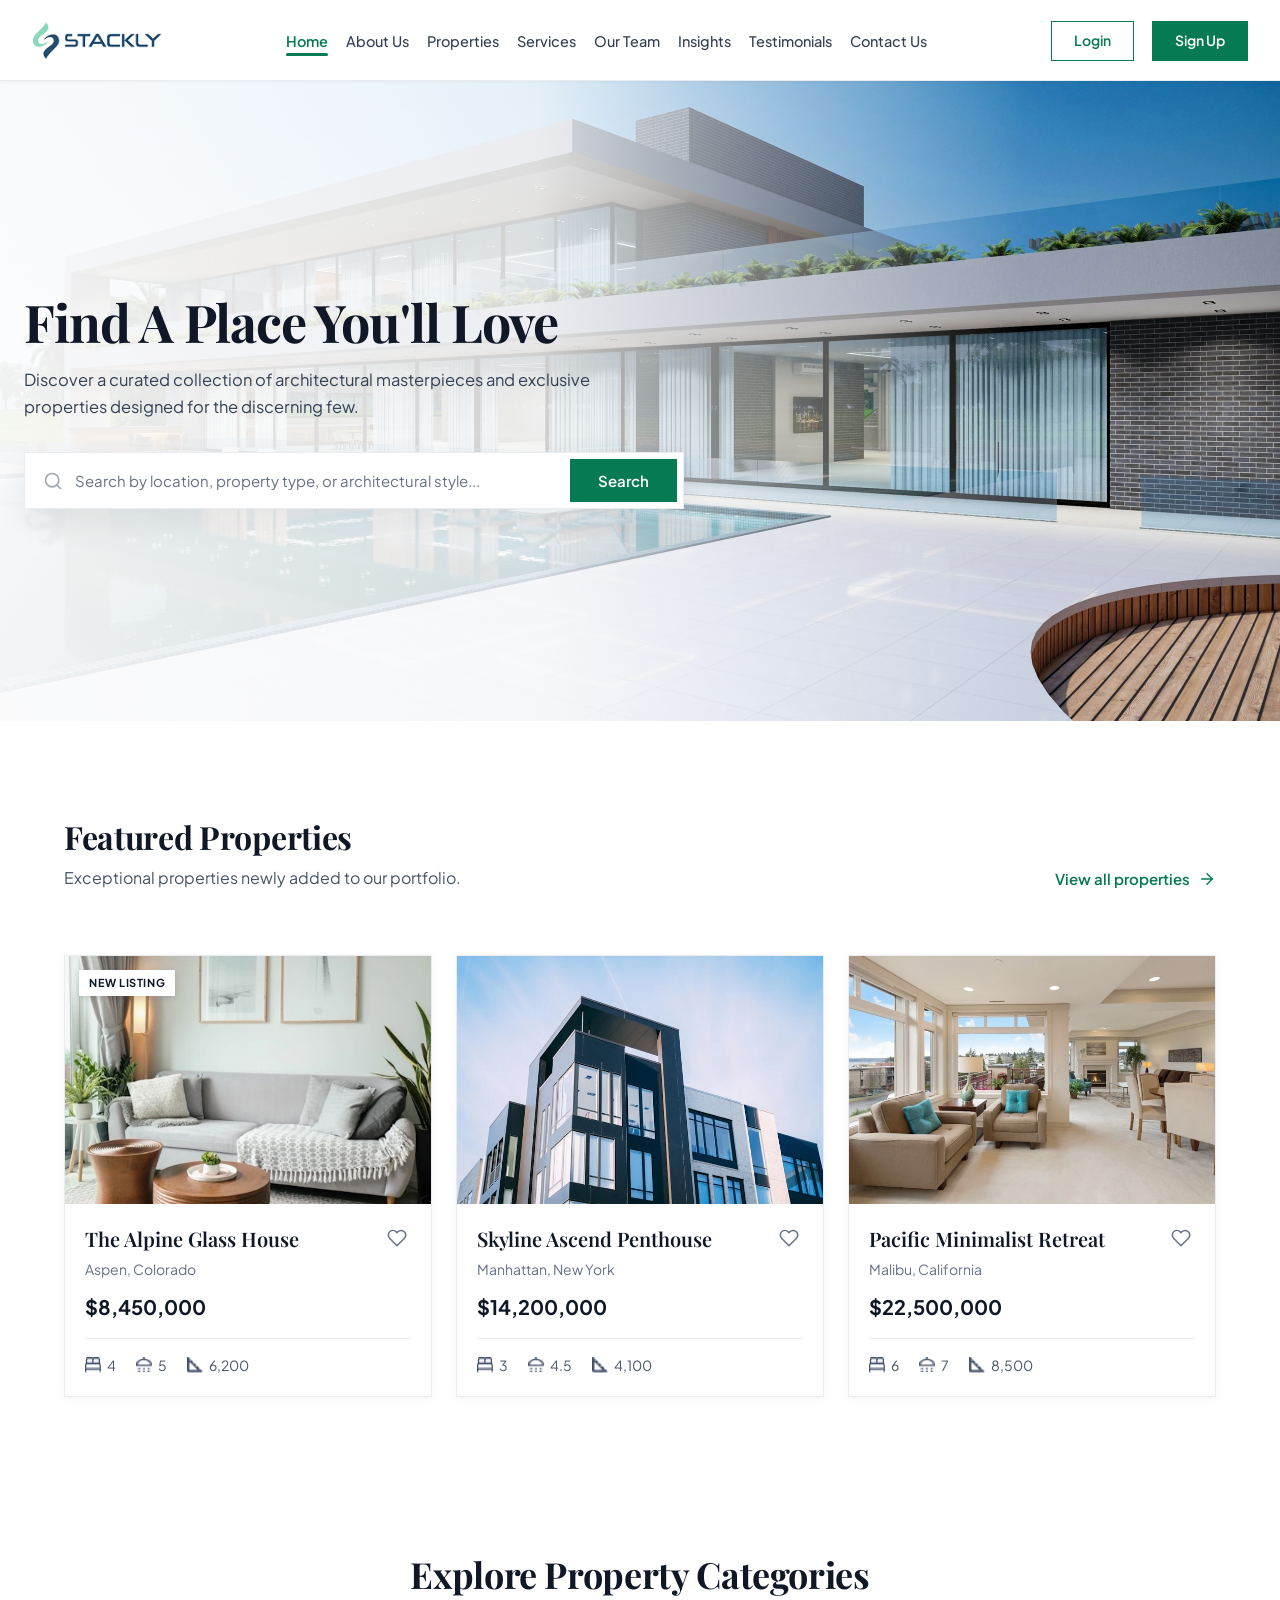
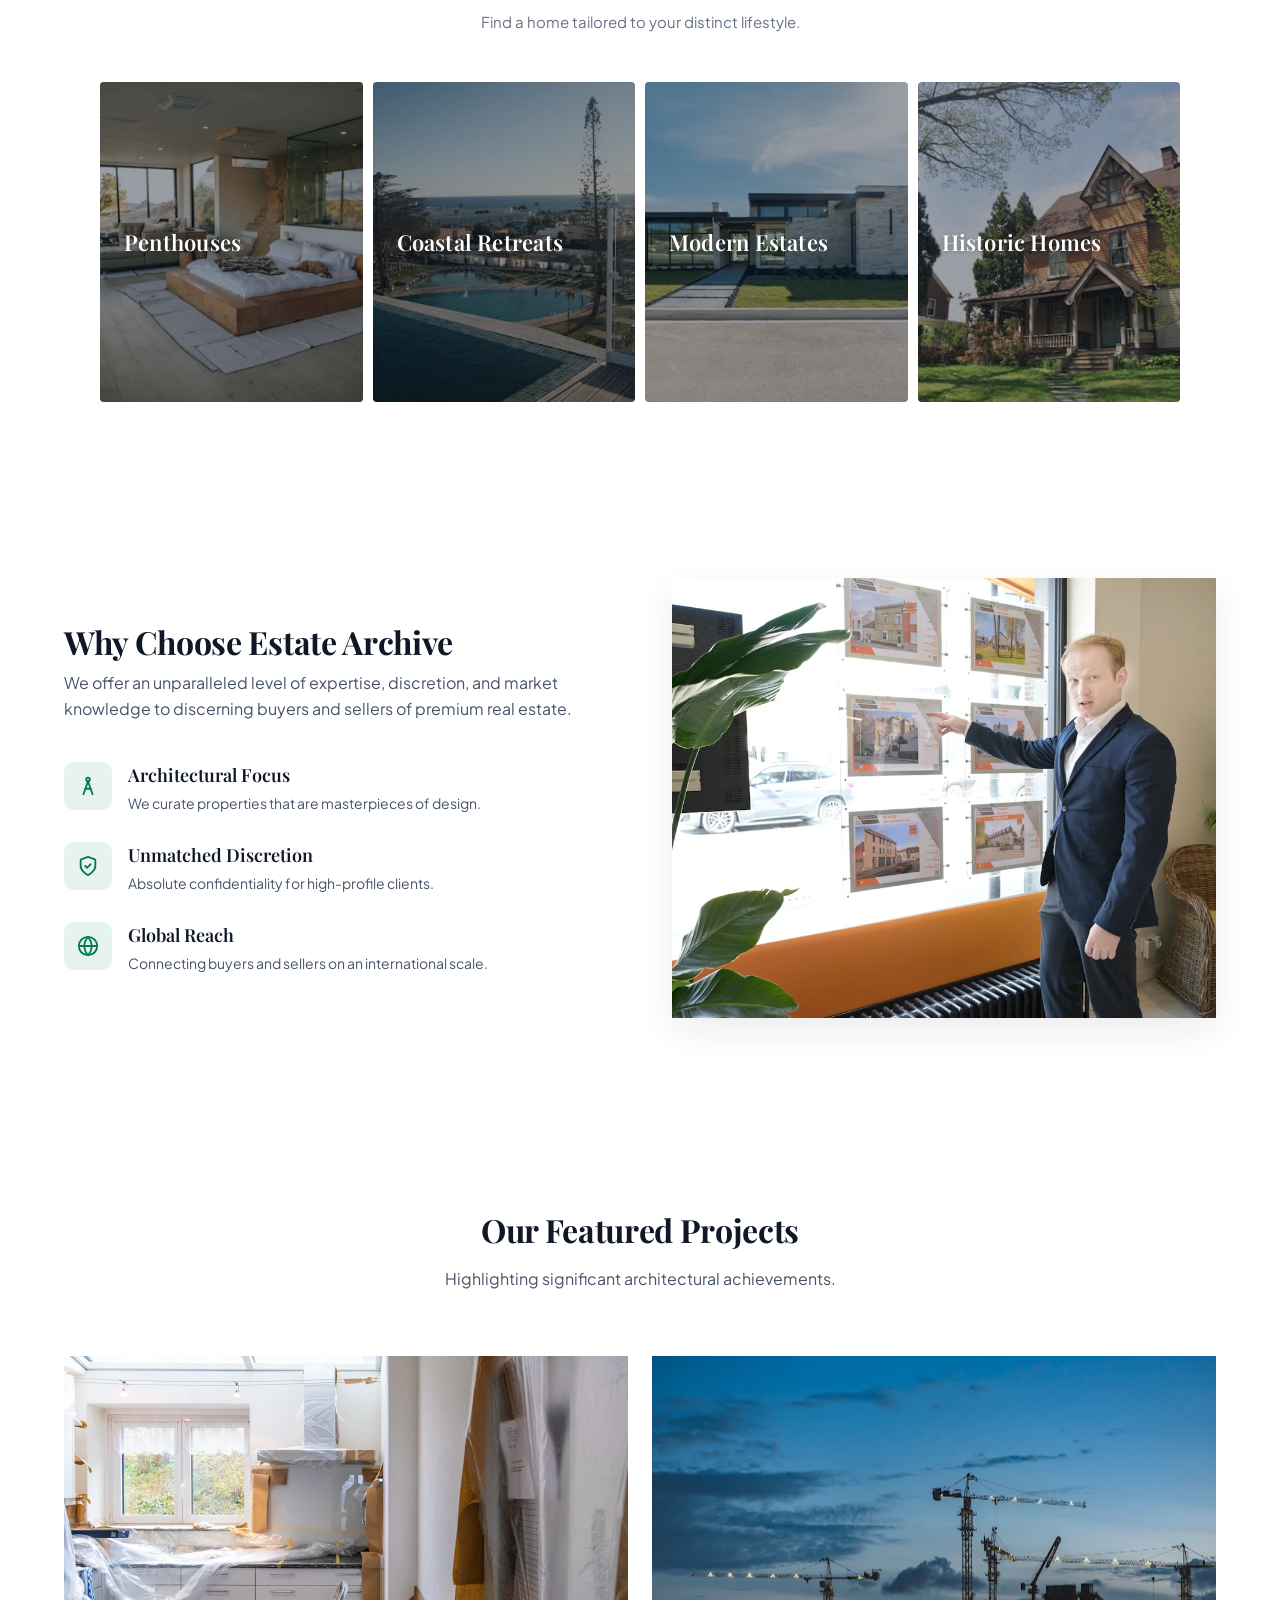
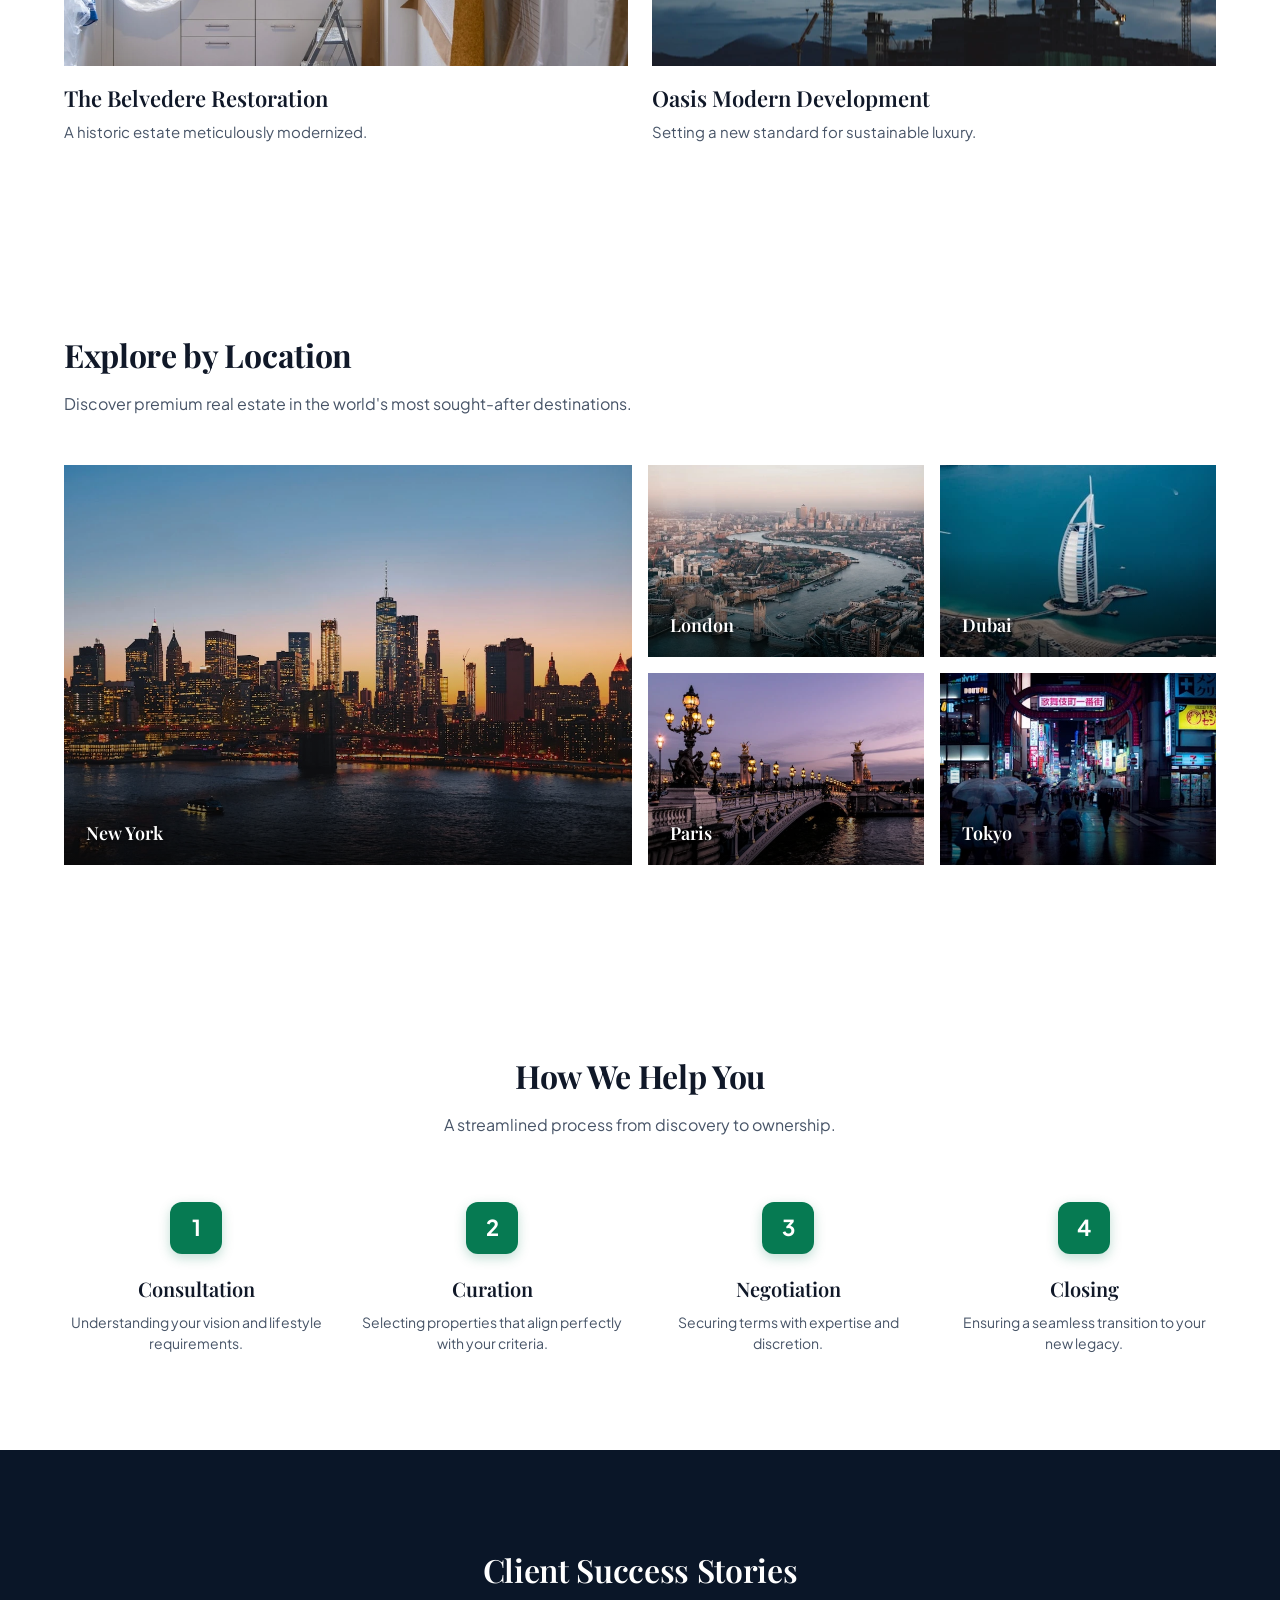
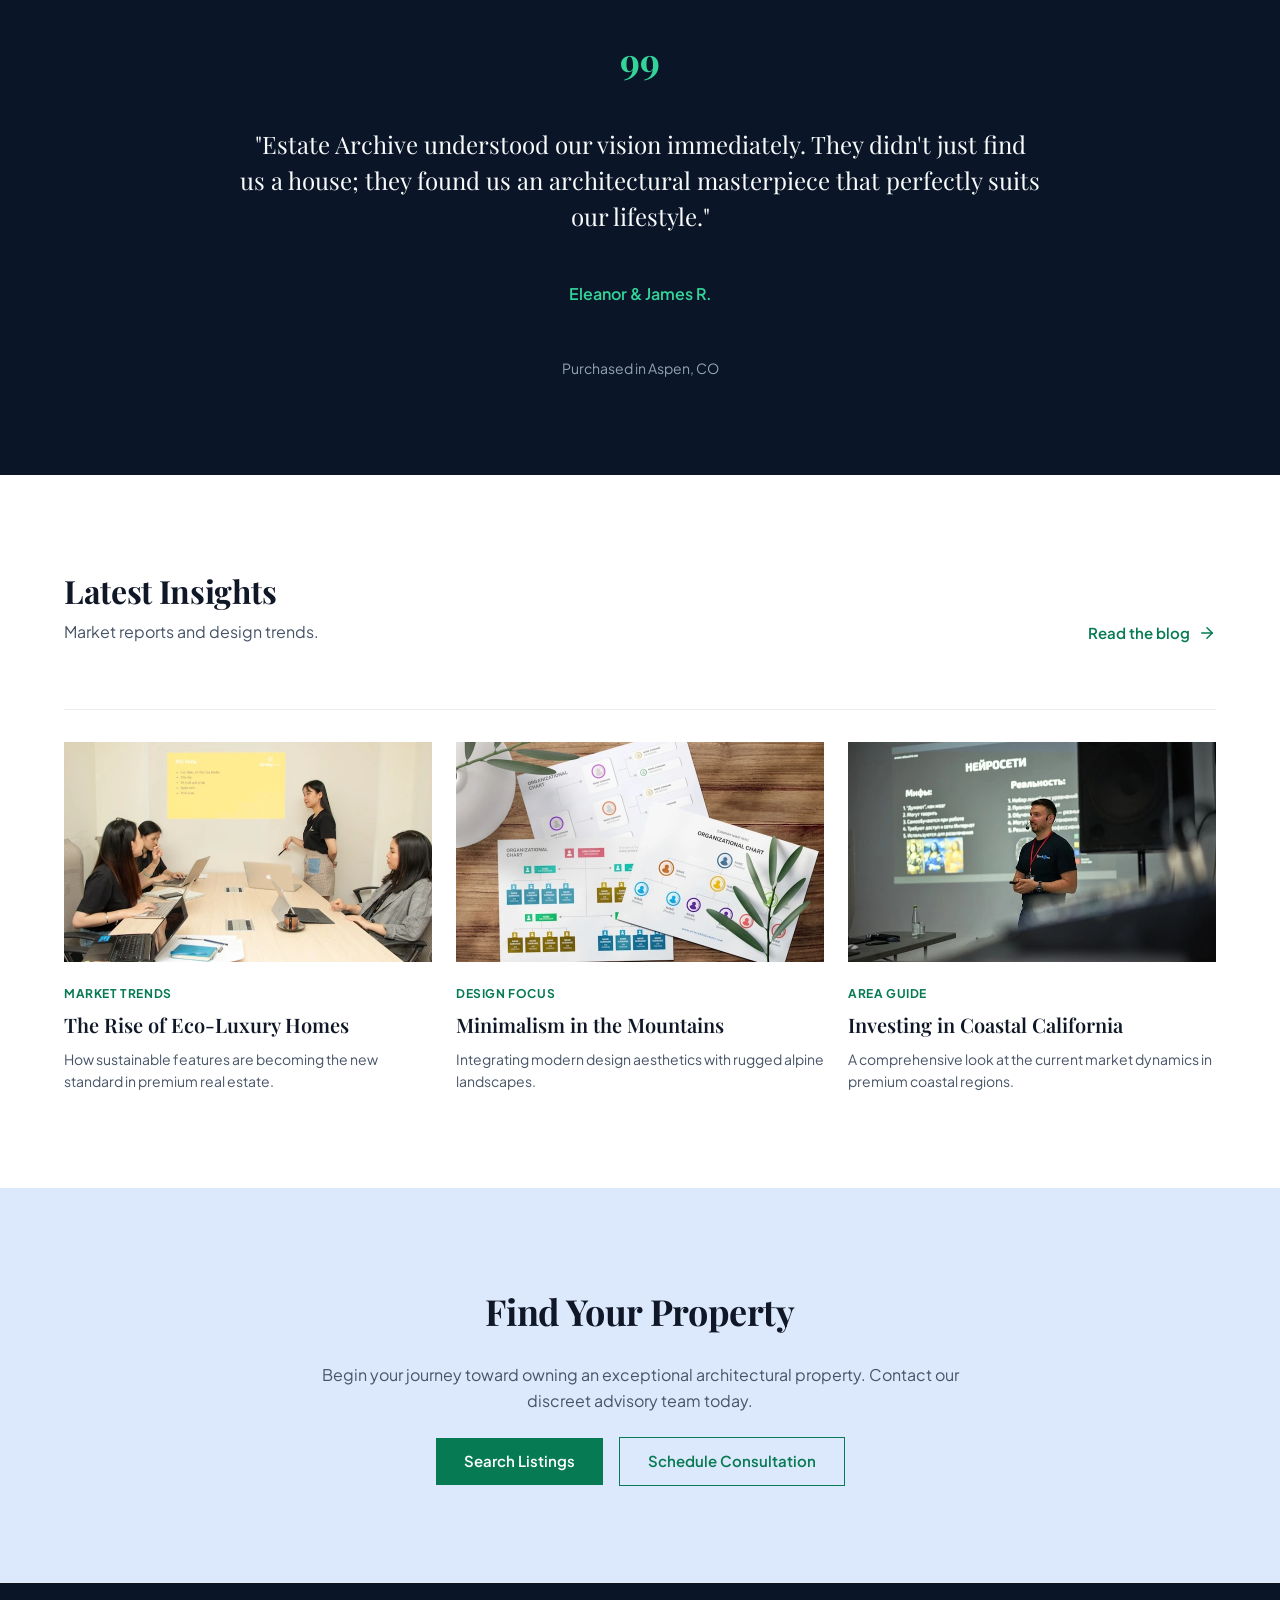
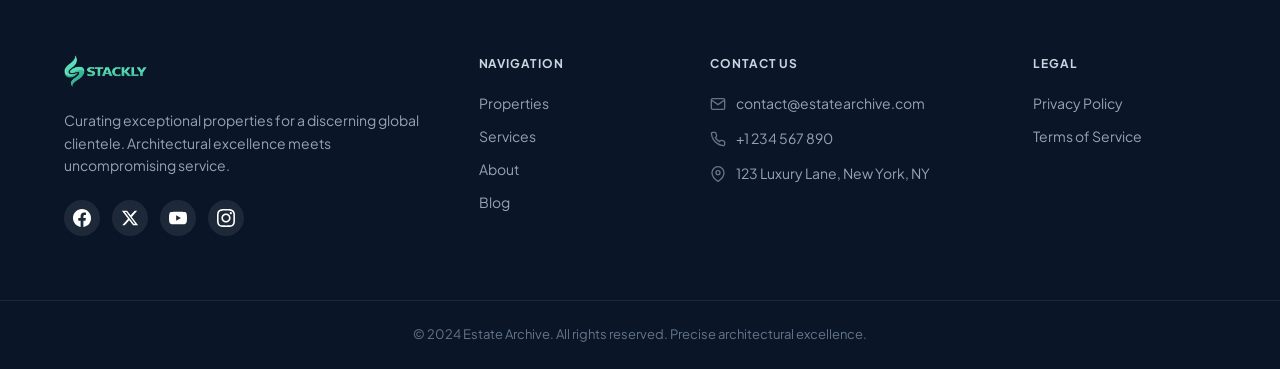
==== index.html @ be8a8ee2 "first commit" ====
<!DOCTYPE html>
<html lang="en">
<head>
  <meta charset="UTF-8">
  <meta name="viewport" content="width=device-width, initial-scale=1.0">
  <title>STACKLY | Luxury Real Estate & Estate Archive</title>
  <!-- Google Fonts: Playfair Display for serif headings, Plus Jakarta Sans for clean typography -->
  <link rel="preconnect" href="https://fonts.googleapis.com">
  <link rel="preconnect" href="https://fonts.gstatic.com" crossorigin>
  <link href="https://fonts.googleapis.com/css2?family=Playfair+Display:ital,wght@0,400;0,600;0,700;1,400&family=Plus+Jakarta+Sans:wght@400;500;600;700&display=swap" rel="stylesheet">
  <link rel="stylesheet" href="style.css">
</head>
<body>

  <!-- ==========================================
       SECTION 1: SITE HEADER
       ========================================== -->
  <header class="site-header">
    <div class="header-container">
      <a href="index.html" class="logo-link">
        <img src="Home.img/logo_stackly_dark.webp" alt="STACKLY Logo" class="site-logo">
      </a>

      <nav class="main-nav">
        <ul class="nav-list">
          <li><a href="index.html" class="nav-link active">Home</a></li>
          <li><a href="about.html" class="nav-link">About Us</a></li>
          <li><a href="properties.html" class="nav-link">Properties</a></li>
          <li><a href="services.html" class="nav-link">Services</a></li>
          <li><a href="our-team.html" class="nav-link">Our Team</a></li>
          <li><a href="insights.html" class="nav-link">Insights</a></li>
          <li><a href="testimonials.html" class="nav-link">Testimonials</a></li>
          <li><a href="contact.html" class="nav-link">Contact Us</a></li>
        </ul>
      </nav>

      <div class="header-actions">
        <a href="login.html" class="btn btn-outline">Login</a>
        <a href="signup.html" class="btn btn-solid">Sign Up</a>
      </div>
    </div>
  </header>

  <main>
    <!-- ==========================================
         SECTION 1: HERO BANNER
         ========================================== -->
    <section class="hero-section">
      <div class="hero-overlay"></div>
      <div class="container">
        <div class="hero-content">
          <h1 class="hero-title">Find A Place You'll Love</h1>
          <p class="hero-subtitle">
            Discover a curated collection of architectural masterpieces and exclusive properties designed for the discerning few.
          </p>

          <div class="search-box">
            <div class="search-input-wrapper">
              <svg class="search-icon" xmlns="http://www.w3.org/2000/svg" width="20" height="20" viewBox="0 0 24 24" fill="none" stroke="#667085" stroke-width="2" stroke-linecap="round" stroke-linejoin="round">
                <circle cx="11" cy="11" r="8"></circle>
                <line x1="21" y1="21" x2="16.65" y2="16.65"></line>
              </svg>
              <input type="text" placeholder="Search by location, property type, or architectural style..." class="search-input">
            </div>
            <button class="btn btn-search">Search</button>
          </div>
        </div>
      </div>
    </section>

    <!-- ==========================================
         SECTION 2: FEATURED PROPERTIES
         ========================================== -->
    <section class="featured-section">
      <div class="container">
        <div class="featured-header">
          <div class="featured-title-box">
            <h2 class="section-title">Featured Properties</h2>
            <p class="section-subtitle">Exceptional properties newly added to our portfolio.</p>
          </div>
          <a href="properties.html" class="view-all-link">
            View all properties
            <svg width="18" height="18" viewBox="0 0 24 24" fill="none" stroke="currentColor" stroke-width="2" stroke-linecap="round" stroke-linejoin="round">
              <line x1="5" y1="12" x2="19" y2="12"></line>
              <polyline points="12 5 19 12 12 19"></polyline>
            </svg>
          </a>
        </div>

        <div class="properties-grid">
          <!-- Card 1 -->
          <div class="property-card">
            <div class="property-image-wrapper">
              <img src="Home.img/section2_featured_property_modern_living_room.webp" alt="The Alpine Glass House" class="property-img">
              <span class="badge badge-new">NEW LISTING</span>
            </div>
            <div class="property-details">
              <div class="property-title-row">
                <h3 class="property-name">The Alpine Glass House</h3>
                <button class="favorite-btn" aria-label="Save Property">
                  <svg width="20" height="20" viewBox="0 0 24 24" fill="none" stroke="#667085" stroke-width="1.8">
                    <path d="M20.84 4.61a5.5 5.5 0 0 0-7.78 0L12 5.67l-1.06-1.06a5.5 5.5 0 0 0-7.78 7.78l1.06 1.06L12 21.23l7.78-7.78 1.06-1.06a5.5 5.5 0 0 0 0-7.78z"></path>
                  </svg>
                </button>
              </div>
              <p class="property-location">Aspen, Colorado</p>
              <div class="property-price">$8,450,000</div>
              <div class="property-specs">
                <span class="spec-item">
                  <img src="Home.img/icon_property_bedroom.webp" alt="Beds" class="spec-icon">
                  4
                </span>
                <span class="spec-item">
                  <img src="Home.img/icon_property_bathroom.webp" alt="Baths" class="spec-icon">
                  5
                </span>
                <span class="spec-item">
                  <img src="Home.img/icon_property_area_sqft.webp" alt="Sqft" class="spec-icon">
                  6,200
                </span>
              </div>
            </div>
          </div>

          <!-- Card 2 -->
          <div class="property-card">
            <div class="property-image-wrapper">
              <img src="Home.img/section2_featured_property_skyline_haven.webp" alt="Skyline Ascend Penthouse" class="property-img">
            </div>
            <div class="property-details">
              <div class="property-title-row">
                <h3 class="property-name">Skyline Ascend Penthouse</h3>
                <button class="favorite-btn" aria-label="Save Property">
                  <svg width="20" height="20" viewBox="0 0 24 24" fill="none" stroke="#667085" stroke-width="1.8">
                    <path d="M20.84 4.61a5.5 5.5 0 0 0-7.78 0L12 5.67l-1.06-1.06a5.5 5.5 0 0 0-7.78 7.78l1.06 1.06L12 21.23l7.78-7.78 1.06-1.06a5.5 5.5 0 0 0 0-7.78z"></path>
                  </svg>
                </button>
              </div>
              <p class="property-location">Manhattan, New York</p>
              <div class="property-price">$14,200,000</div>
              <div class="property-specs">
                <span class="spec-item">
                  <img src="Home.img/icon_property_bedroom.webp" alt="Beds" class="spec-icon">
                  3
                </span>
                <span class="spec-item">
                  <img src="Home.img/icon_property_bathroom.webp" alt="Baths" class="spec-icon">
                  4.5
                </span>
                <span class="spec-item">
                  <img src="Home.img/icon_property_area_sqft.webp" alt="Sqft" class="spec-icon">
                  4,100
                </span>
              </div>
            </div>
          </div>

          <!-- Card 3 -->
          <div class="property-card">
            <div class="property-image-wrapper">
              <img src="Home.img/section2_featured_property_riverfront_villa.webp" alt="Pacific Minimalist Retreat" class="property-img">
            </div>
            <div class="property-details">
              <div class="property-title-row">
                <h3 class="property-name">Pacific Minimalist Retreat</h3>
                <button class="favorite-btn" aria-label="Save Property">
                  <svg width="20" height="20" viewBox="0 0 24 24" fill="none" stroke="#667085" stroke-width="1.8">
                    <path d="M20.84 4.61a5.5 5.5 0 0 0-7.78 0L12 5.67l-1.06-1.06a5.5 5.5 0 0 0-7.78 7.78l1.06 1.06L12 21.23l7.78-7.78 1.06-1.06a5.5 5.5 0 0 0 0-7.78z"></path>
                  </svg>
                </button>
              </div>
              <p class="property-location">Malibu, California</p>
              <div class="property-price">$22,500,000</div>
              <div class="property-specs">
                <span class="spec-item">
                  <img src="Home.img/icon_property_bedroom.webp" alt="Beds" class="spec-icon">
                  6
                </span>
                <span class="spec-item">
                  <img src="Home.img/icon_property_bathroom.webp" alt="Baths" class="spec-icon">
                  7
                </span>
                <span class="spec-item">
                  <img src="Home.img/icon_property_area_sqft.webp" alt="Sqft" class="spec-icon">
                  8,500
                </span>
              </div>
            </div>
          </div>

        </div>
      </div>
    </section>

    <!-- ==========================================
         SECTION 3: EXPLORE PROPERTY CATEGORIES
         ========================================== -->
    <section class="cat-section">
      <div class="cat-wrapper">

        <div class="cat-header">
          <h2 class="cat-title">Explore Property Categories</h2>
          <p class="cat-subtitle">Find a home tailored to your distinct lifestyle.</p>
        </div>

        <div class="cat-grid">
          <!-- Penthouses: bedroom interior with floor-to-ceiling windows -->
          <div class="cat-card">
            <img src="Home.img/section3_category_townhouse.webp" alt="Penthouses" class="cat-img">
            <div class="cat-overlay">
              <h3 class="cat-name">Penthouses</h3>
            </div>
          </div>

          <!-- Coastal Retreats: outdoor pool / coastal aerial scene -->
          <div class="cat-card">
            <img src="Home.img/section3_category_commercial_property.webp" alt="Coastal Retreats" class="cat-img">
            <div class="cat-overlay">
              <h3 class="cat-name">Coastal Retreats</h3>
            </div>
          </div>

          <!-- Modern Estates: modern flat-roof white villa exterior -->
          <div class="cat-card">
            <img src="Home.img/section3_category_modern_villa.webp" alt="Modern Estates" class="cat-img">
            <div class="cat-overlay">
              <h3 class="cat-name">Modern Estates</h3>
            </div>
          </div>

          <!-- Historic Homes: Victorian / heritage house with trees -->
          <div class="cat-card">
            <img src="Home.img/section3_category_family_home.webp" alt="Historic Homes" class="cat-img">
            <div class="cat-overlay">
              <h3 class="cat-name">Historic Homes</h3>
            </div>
          </div>
        </div>

      </div>
    </section>

    <!-- ==========================================
         SECTION 4: WHY CHOOSE ESTATE ARCHIVE
         ========================================== -->
    <section class="why-choose-section">
      <div class="container why-choose-container">
        <div class="why-choose-text">
          <h2 class="section-title">Why Choose Estate Archive</h2>
          <p class="section-description">
            We offer an unparalleled level of expertise, discretion, and market knowledge to discerning buyers and sellers of premium real estate.
          </p>

          <div class="feature-list">
            <div class="feature-item">
              <div class="feature-icon-wrapper">
                <svg width="22" height="22" viewBox="0 0 24 24" fill="none" stroke="#067A52" stroke-width="2" stroke-linecap="round" stroke-linejoin="round">
                  <circle cx="12" cy="5" r="2"></circle>
                  <path d="M12 7L7 21"></path>
                  <path d="M12 7l5 14"></path>
                  <path d="M9 15h6"></path>
                </svg>
              </div>
              <div class="feature-content">
                <h3 class="feature-title">Architectural Focus</h3>
                <p class="feature-desc">We curate properties that are masterpieces of design.</p>
              </div>
            </div>

            <div class="feature-item">
              <div class="feature-icon-wrapper">
                <svg width="22" height="22" viewBox="0 0 24 24" fill="none" stroke="#067A52" stroke-width="2" stroke-linecap="round" stroke-linejoin="round">
                  <path d="M12 22s8-4 8-10V5l-8-3-8 3v7c0 6 8 10 8 10z"></path>
                  <path d="M9 12l2 2 4-4"></path>
                </svg>
              </div>
              <div class="feature-content">
                <h3 class="feature-title">Unmatched Discretion</h3>
                <p class="feature-desc">Absolute confidentiality for high-profile clients.</p>
              </div>
            </div>

            <div class="feature-item">
              <div class="feature-icon-wrapper">
                <svg width="22" height="22" viewBox="0 0 24 24" fill="none" stroke="#067A52" stroke-width="2" stroke-linecap="round" stroke-linejoin="round">
                  <circle cx="12" cy="12" r="10"></circle>
                  <path d="M12 2a15.3 15.3 0 0 1 4 10 15.3 15.3 0 0 1-4 10 15.3 15.3 0 0 1-4-10 15.3 15.3 0 0 1 4-10z"></path>
                  <line x1="2" y1="12" x2="22" y2="12"></line>
                </svg>
              </div>
              <div class="feature-content">
                <h3 class="feature-title">Global Reach</h3>
                <p class="feature-desc">Connecting buyers and sellers on an international scale.</p>
              </div>
            </div>
          </div>
        </div>

        <div class="why-choose-image-wrapper">
          <img src="Home.img/section4_why_choose_us_advisor.webp" alt="Real Estate Advisor presenting window listings" class="why-choose-img">
        </div>
      </div>
    </section>

    <!-- ==========================================
         SECTION 5: OUR FEATURED PROJECTS
         ========================================== -->
    <section class="projects-section">
      <div class="container">
        <div class="section-header center">
          <h2 class="section-title">Our Featured Projects</h2>
          <p class="section-subtitle">Highlighting significant architectural achievements.</p>
        </div>

        <div class="projects-grid">
          <div class="project-card">
            <div class="project-img-wrapper">
              <img src="Home.img/section5_project_parkside_modern_villa.webp" alt="The Belvedere Restoration" class="project-img">
            </div>
            <h3 class="project-title">The Belvedere Restoration</h3>
            <p class="project-desc">A historic estate meticulously modernized.</p>
          </div>

          <div class="project-card">
            <div class="project-img-wrapper">
              <img src="Home.img/section5_project_grand_sky_view.webp" alt="Oasis Modern Development" class="project-img">
            </div>
            <h3 class="project-title">Oasis Modern Development</h3>
            <p class="project-desc">Setting a new standard for sustainable luxury.</p>
          </div>
        </div>
      </div>
    </section>

    <!-- ==========================================
         SECTION 6: EXPLORE BY LOCATION
         ========================================== -->
    <section class="locations-section">
      <div class="container">
        <div class="section-header">
          <h2 class="section-title">Explore by Location</h2>
          <p class="section-subtitle">Discover premium real estate in the world's most sought-after destinations.</p>
        </div>

        <div class="locations-grid">
          <!-- Large Feature Card: New York -->
          <div class="location-card location-large">
            <img src="Home.img/section6_location_new_york_skyline.webp" alt="New York" class="location-img">
            <div class="location-overlay">
              <h3 class="location-name">New York</h3>
            </div>
          </div>

          <!-- Right Grid of 4 Locations -->
          <div class="locations-subgrid">
            <div class="location-card">
              <img src="Home.img/section6_location_london_tower_bridge.webp" alt="London" class="location-img">
              <div class="location-overlay">
                <h3 class="location-name">London</h3>
              </div>
            </div>

            <div class="location-card">
              <img src="Home.img/section6_location_dubai_burj_al_arab.webp" alt="Dubai" class="location-img">
              <div class="location-overlay">
                <h3 class="location-name">Dubai</h3>
              </div>
            </div>

            <div class="location-card">
              <img src="Home.img/section6_location_paris_bridge.webp" alt="Paris" class="location-img">
              <div class="location-overlay">
                <h3 class="location-name">Paris</h3>
              </div>
            </div>

            <div class="location-card">
              <img src="Home.img/section6_location_tokyo_night.webp" alt="Tokyo" class="location-img">
              <div class="location-overlay">
                <h3 class="location-name">Tokyo</h3>
              </div>
            </div>
          </div>
        </div>
      </div>
    </section>

    <!-- ==========================================
         SECTION 7: HOW WE HELP YOU
         ========================================== -->
    <section class="process-section">
      <div class="container">
        <div class="section-header center">
          <h2 class="section-title">How We Help You</h2>
          <p class="section-subtitle">A streamlined process from discovery to ownership.</p>
        </div>

        <div class="process-grid">
          <div class="process-step">
            <div class="step-number">1</div>
            <h3 class="step-title">Consultation</h3>
            <p class="step-desc">Understanding your vision and lifestyle requirements.</p>
          </div>

          <div class="process-step">
            <div class="step-number">2</div>
            <h3 class="step-title">Curation</h3>
            <p class="step-desc">Selecting properties that align perfectly with your criteria.</p>
          </div>

          <div class="process-step">
            <div class="step-number">3</div>
            <h3 class="step-title">Negotiation</h3>
            <p class="step-desc">Securing terms with expertise and discretion.</p>
          </div>

          <div class="process-step">
            <div class="step-number">4</div>
            <h3 class="step-title">Closing</h3>
            <p class="step-desc">Ensuring a seamless transition to your new legacy.</p>
          </div>
        </div>
      </div>
    </section>

    <!-- ==========================================
         SECTION 8: CLIENT SUCCESS STORIES
         ========================================== -->
    <section class="testimonial-section">
      <div class="testimonial-container">
        <h2 class="testimonial-heading">Client Success Stories</h2>
        <div class="quote-icon">99</div>
        <blockquote class="quote-text">
          "Estate Archive understood our vision immediately. They didn't just find us a house; they found us an architectural masterpiece that perfectly suits our lifestyle."
        </blockquote>
        <div class="quote-author">Eleanor &amp; James R.</div>
        <div class="quote-location">Purchased in Aspen, CO</div>
      </div>
    </section>

    <!-- ==========================================
         SECTION 9: LATEST REAL ESTATE INSIGHTS
         ========================================== -->
    <section class="home-insights-section">
      <div class="container">
        <div class="featured-header">
          <div class="featured-title-box">
            <h2 class="section-title">Latest Insights</h2>
            <p class="section-subtitle">Market reports and design trends.</p>
          </div>
          <a href="insights.html" class="view-all-link">
            Read the blog
            <svg width="18" height="18" viewBox="0 0 24 24" fill="none" stroke="currentColor" stroke-width="2" stroke-linecap="round" stroke-linejoin="round">
              <line x1="5" y1="12" x2="19" y2="12"></line>
              <polyline points="12 5 19 12 12 19"></polyline>
            </svg>
          </a>
        </div>

        <div class="trends-grid">
          <!-- Insight Card 1 -->
          <div class="home-insight-card">
            <div class="home-insight-img-wrapper">
              <img src="Home.img/section8_insight_future_real_estate_marketing.webp" alt="The Rise of Eco-Luxury Homes" class="home-insight-img">
            </div>
            <div class="home-insight-content">
              <span class="trend-tag">MARKET TRENDS</span>
              <h3 class="trend-title">The Rise of Eco-Luxury Homes</h3>
              <p class="trend-desc">How sustainable features are becoming the new standard in premium real estate.</p>
            </div>
          </div>

          <!-- Insight Card 2 -->
          <div class="home-insight-card">
            <div class="home-insight-img-wrapper">
              <img src="Home.img/section8_insight_5_steps_buy_home.webp" alt="Minimalism in the Mountains" class="home-insight-img">
            </div>
            <div class="home-insight-content">
              <span class="trend-tag">DESIGN FOCUS</span>
              <h3 class="trend-title">Minimalism in the Mountains</h3>
              <p class="trend-desc">Integrating modern design aesthetics with rugged alpine landscapes.</p>
            </div>
          </div>

          <!-- Insight Card 3 -->
          <div class="home-insight-card">
            <div class="home-insight-img-wrapper">
              <img src="Home.img/section8_insight_commercial_real_estate.webp" alt="Investing in Coastal California" class="home-insight-img">
            </div>
            <div class="home-insight-content">
              <span class="trend-tag">AREA GUIDE</span>
              <h3 class="trend-title">Investing in Coastal California</h3>
              <p class="trend-desc">A comprehensive look at the current market dynamics in premium coastal regions.</p>
            </div>
          </div>
        </div>
      </div>
    </section>

    <!-- ==========================================
         SECTION 10: FIND YOUR PROPERTY (CTA BANNER)
         ========================================== -->
    <section class="find-property-cta">
      <div class="cta-container">
        <h2 class="cta-title">Find Your Property</h2>
        <p class="cta-subtitle">
          Begin your journey toward owning an exceptional architectural property. Contact our discreet advisory team today.
        </p>
        <div class="cta-actions">
          <a href="properties.html" class="btn btn-cta-primary">Search Listings</a>
          <a href="contact.html" class="btn btn-cta-secondary">Schedule Consultation</a>
        </div>
      </div>
    </section>

  </main>

  <!-- ==========================================
       SECTION 11: SITE FOOTER (EXACT RECREATION)
       ========================================== -->
  <footer class="site-footer">
    <div class="container">
      <div class="footer-grid">
        <!-- Brand Column -->
        <div class="footer-brand-col">
          <a href="#" class="footer-logo-link">
            <img src="Home.img/logo_stackly_teal.webp" alt="STACKLY Logo" class="footer-logo">
          </a>
          <p class="footer-brand-desc">
            Curating exceptional properties for a discerning global clientele. Architectural excellence meets uncompromising service.
          </p>
          <div class="footer-socials">
            <a href="https://facebook.com" target="_blank" rel="noopener" class="social-icon" aria-label="Facebook">
              <svg width="18" height="18" fill="currentColor" viewBox="0 0 24 24"><path d="M24 12.073c0-6.627-5.373-12-12-12s-12 5.373-12 12c0 5.99 4.388 10.954 10.125 11.854v-8.385H7.078v-3.47h3.047V9.43c0-3.007 1.792-4.669 4.533-4.669 1.312 0 2.686.235 2.686.235v2.953H15.83c-1.491 0-1.956.925-1.956 1.874v2.25h3.328l-.532 3.47h-2.796v8.385C20.612 23.027 24 18.062 24 12.073z"/></svg>
            </a>
            <a href="https://x.com" target="_blank" rel="noopener" class="social-icon" aria-label="X (Twitter)">
              <svg width="18" height="18" fill="currentColor" viewBox="0 0 24 24"><path d="M18.244 2.25h3.308l-7.227 8.26 8.502 11.24H16.17l-5.214-6.817L4.99 21.75H1.68l7.73-8.835L1.254 2.25H8.08l4.713 6.231zm-1.161 17.52h1.833L7.084 4.126H5.117z"/></svg>
            </a>
            <a href="https://youtube.com" target="_blank" rel="noopener" class="social-icon" aria-label="YouTube">
              <svg width="18" height="18" fill="currentColor" viewBox="0 0 24 24"><path d="M23.498 6.186a3.016 3.016 0 0 0-2.122-2.136C19.505 3.545 12 3.545 12 3.545s-7.505 0-9.377.505A3.017 3.017 0 0 0 .502 6.186C0 8.07 0 12 0 12s0 3.93.502 5.814a3.016 3.016 0 0 0 2.122 2.136c1.871.505 9.376.505 9.376.505s7.505 0 9.377-.505a3.015 3.015 0 0 0 2.122-2.136C24 15.93 24 12 24 12s0-3.93-.502-5.814zM9.545 15.568V8.432L15.818 12l-6.273 3.568z"/></svg>
            </a>
            <a href="https://instagram.com" target="_blank" rel="noopener" class="social-icon" aria-label="Instagram">
              <svg width="18" height="18" fill="currentColor" viewBox="0 0 24 24"><path d="M12 2.163c3.204 0 3.584.012 4.85.07 3.252.148 4.771 1.691 4.919 4.919.058 1.265.069 1.645.069 4.849 0 3.205-.012 3.584-.069 4.849-.149 3.225-1.664 4.771-4.919 4.919-1.266.058-1.644.07-4.85.07-3.204 0-3.584-.012-4.849-.07-3.26-.149-4.771-1.699-4.919-4.92-.058-1.265-.07-1.644-.07-4.849 0-3.204.013-3.583.07-4.849.149-3.227 1.664-4.771 4.919-4.919 1.266-.057 1.645-.069 4.849-.069zm0-2.163c-3.259 0-3.667.014-4.947.072-4.358.2-6.78 2.618-6.98 6.98-.059 1.281-.073 1.689-.073 4.948 0 3.259.014 3.668.072 4.948.2 4.358 2.618 6.78 6.98 6.98 1.281.058 1.689.072 4.948.072 3.259 0 3.668-.014 4.948-.072 4.354-.2 6.782-2.618 6.979-6.98.059-1.28.073-1.689.073-4.948 0-3.259-.014-3.667-.072-4.947-.196-4.354-2.617-6.78-6.979-6.98-1.281-.059-1.69-.073-4.949-.073zm0 5.838c-3.403 0-6.162 2.759-6.162 6.162s2.759 6.163 6.162 6.163 6.162-2.759 6.162-6.163c0-3.403-2.759-6.162-6.162-6.162zm0 10.162c-2.209 0-4-1.79-4-4 0-2.209 1.791-4 4-4s4 1.791 4 4c0 2.21-1.791 4-4 4zm6.406-11.845c-.796 0-1.441.645-1.441 1.44s.645 1.44 1.441 1.44c.795 0 1.439-.645 1.439-1.44s-.644-1.44-1.439-1.44z"/></svg>
            </a>
          </div>
        </div>

        <!-- Navigation Column -->
        <div class="footer-nav-col">
          <h4 class="footer-heading">Navigation</h4>
          <ul class="footer-link-list">
            <li><a href="#">Properties</a></li>
            <li><a href="#">Services</a></li>
            <li><a href="#">About</a></li>
            <li><a href="#">Blog</a></li>
          </ul>
        </div>

        <!-- Contact Us Column -->
        <div class="footer-contact-col">
          <h4 class="footer-heading">CONTACT US</h4>
          <ul class="footer-contact-list">
            <li>
              <svg class="contact-icon" width="16" height="16" viewBox="0 0 24 24" fill="none" stroke="currentColor" stroke-width="2"><path d="M4 4h16c1.1 0 2 .9 2 2v12c0 1.1-.9 2-2 2H4c-1.1 0-2-.9-2-2V6c0-1.1.9-2 2-2z"/><polyline points="22,6 12,13 2,6"/></svg>
              <span>contact@estatearchive.com</span>
            </li>
            <li>
              <svg class="contact-icon" width="16" height="16" viewBox="0 0 24 24" fill="none" stroke="currentColor" stroke-width="2"><path d="M22 16.92v3a2 2 0 0 1-2.18 2 19.79 19.79 0 0 1-8.63-3.07 19.5 19.5 0 0 1-6-6 19.79 19.79 0 0 1-3.07-8.67A2 2 0 0 1 4.11 2h3a2 2 0 0 1 2 1.72 12.84 12.84 0 0 0 .7 2.81 2 2 0 0 1-.45 2.11L8.09 9.91a16 16 0 0 0 6 6l1.27-1.27a2 2 0 0 1 2.11-.45 12.84 12.84 0 0 0 2.81.7A2 2 0 0 1 22 16.92z"/></svg>
              <span>+1 234 567 890</span>
            </li>
            <li>
              <svg class="contact-icon" width="16" height="16" viewBox="0 0 24 24" fill="none" stroke="currentColor" stroke-width="2"><path d="M21 10c0 7-9 13-9 13s-9-6-9-13a9 9 0 0 1 18 0z"/><circle cx="12" cy="10" r="3"/></svg>
              <span>123 Luxury Lane, New York, NY</span>
            </li>
          </ul>
        </div>

        <!-- Legal Column -->
        <div class="footer-legal-col">
          <h4 class="footer-heading">Legal</h4>
          <ul class="footer-link-list">
            <li><a href="#">Privacy Policy</a></li>
            <li><a href="#">Terms of Service</a></li>
          </ul>
        </div>
      </div>
    </div>

    <div class="footer-bottom-bar">
      <p>&copy; 2024 Estate Archive. All rights reserved. Precise architectural excellence.</p>
    </div>
  </footer>

  <script src="script.js"></script>
</body>
</html>
---- style.css ----
/* ==========================================================================
   STACKLY / Estate Archive - Pixel Perfect CSS Stylesheet
   ========================================================================== */

:root {
  --color-primary: #067A52;
  --color-primary-hover: #046241;
  --color-primary-light: #E6F4ED;
  --color-mint: #34D399;
  --color-text-dark: #101828;
  --color-text-body: #475467;
  --color-text-muted: #667085;
  --color-border: #EAECF0;
  --color-white: #FFFFFF;
  --color-bg-dark: #0A1628;
  --color-bg-light: #F8FAFC;
  --color-cta-bg: #DCE8FB;

  --font-serif: 'Playfair Display', Georgia, serif;
  --font-sans: 'Plus Jakarta Sans', -apple-system, BlinkMacSystemFont, 'Segoe UI', Roboto, sans-serif;

  --container-max-width: 1200px;
  --border-radius-sm: 6px;
  --border-radius-md: 8px;
  --border-radius-lg: 12px;
  --transition: all 0.25s cubic-bezier(0.4, 0, 0.2, 1);
}

/* Reset & Baseline */
*, *::before, *::after {
  box-sizing: border-box;
  margin: 0;
  padding: 0;
}

body {
  font-family: var(--font-sans);
  color: var(--color-text-body);
  background-color: var(--color-white);
  line-height: 1.5;
  -webkit-font-smoothing: antialiased;
  -moz-osx-font-smoothing: grayscale;
}

img {
  max-width: 100%;
  height: auto;
  display: block;
}

a {
  text-decoration: none;
  color: inherit;
}

ul {
  list-style: none;
}

button {
  font-family: inherit;
  cursor: pointer;
  border: none;
  background: none;
}

.container {
  width: 100%;
  max-width: var(--container-max-width);
  margin: 0 auto;
  padding: 0 24px;
}

.text-center {
  text-align: center;
}

.bg-light {
  background-color: var(--color-bg-light);
}

.relative-z {
  position: relative;
  z-index: 10;
}

.flex-between {
  display: flex;
  align-items: center;
  justify-content: space-between;
}

.flex-center-gap {
  display: flex;
  align-items: center;
  justify-content: center;
  gap: 8px;
}

/* Typography Helpers */
.section-title {
  font-family: var(--font-serif);
  font-size: 32px;
  font-weight: 700;
  color: var(--color-text-dark);
  line-height: 1.25;
  letter-spacing: -0.01em;
  margin-bottom: 8px;
}

.section-subtitle,
.section-description {
  font-size: 16px;
  color: var(--color-text-body);
  line-height: 1.6;
}

.section-header {
  margin-bottom: 40px;
}

.section-header.center {
  text-align: center;
}

.subheading-green {
  display: inline-block;
  font-size: 13px;
  font-weight: 600;
  color: var(--color-primary);
  letter-spacing: 0.04em;
  margin-bottom: 8px;
}

.subheading-green-uppercase {
  display: inline-block;
  font-size: 12px;
  font-weight: 700;
  color: var(--color-primary);
  letter-spacing: 0.1em;
  text-transform: uppercase;
  margin-bottom: 12px;
}

.subheading-dark {
  display: inline-block;
  font-family: var(--font-serif);
  font-size: 20px;
  font-weight: 600;
  color: var(--color-text-dark);
  margin-bottom: 8px;
}

/* Button Component - Sharp 0-radius per design screenshots */
button,
.btn,
.btn-outline,
.btn-solid,
.btn-search,
.btn-cta-primary,
.btn-cta-secondary,
.btn-error-search,
.btn-back-home,
.btn-contact-agent,
.btn-auth-submit,
.btn-social-outline,
.btn-call-now,
.btn-chat-agent,
.btn-submit-inquiry,
.btn-request-visit,
.btn-view-calendar,
.btn-request-callback,
.btn-submit-testimonial,
.btn-search-properties,
.btn-submit-enquiry,
.search-box,
.search-input-wrapper,
.search-input,
.property-card,
.property-image-wrapper,
.property-img,
.category-card,
.category-img,
.project-card,
.project-img-wrapper,
.project-img,
.location-card,
.location-img,
.leader-card,
.leader-img-wrapper,
.leader-img,
.advisor-card,
.advisor-img-wrapper,
.advisor-img,
.expert-card,
.expert-img,
.service-card,
.service-img-wrapper,
.service-img,
.trend-card,
.trend-img-wrapper,
.trend-img,
.news-horizontal-card,
.news-img-wrapper,
.news-img,
.newly-card,
.newly-img-wrapper,
.newly-img,
.luxury-card,
.luxury-img,
.why-choose-img,
.our-story-img,
.badge,
.badge-green,
.badge-gray,
.badge-mint,
.filter-input,
.filter-select,
.form-select,
.form-input,
.form-textarea,
.auth-input,
.quick-request-box input,
.quick-request-box button {
  border-radius: 0 !important;
}

.btn {
  display: inline-flex;
  align-items: center;
  justify-content: center;
  font-size: 14px;
  font-weight: 600;
  padding: 10px 22px;
  border-radius: 0;
  transition: var(--transition);
  white-space: nowrap;
}

.btn-outline {
  border: 1.5px solid var(--color-primary);
  color: var(--color-primary);
  background-color: transparent;
  padding: 8px 22px;
  border-radius: 0;
}

.btn-outline:hover {
  background-color: var(--color-primary-light);
}

.btn-solid {
  background-color: var(--color-primary);
  color: var(--color-white);
  border: 1.5px solid var(--color-primary);
  padding: 8px 22px;
  border-radius: 0;
}

.btn-solid:hover {
  background-color: var(--color-primary-hover);
  border-color: var(--color-primary-hover);
}

/* Badges */
.badge-green {
  background-color: var(--color-primary);
  color: var(--color-white);
  font-size: 12px;
  font-weight: 700;
  padding: 4px 12px;
  border-radius: 0;
  display: inline-block;
}

.badge-gray {
  background-color: #EAECF0;
  color: var(--color-text-dark);
  font-size: 11px;
  font-weight: 700;
  padding: 4px 10px;
  border-radius: 0;
  display: inline-block;
}

/* ==========================================================================
   HEADER
   ========================================================================== */
.site-header {
  position: sticky;
  top: 0;
  z-index: 1000;
  background-color: var(--color-white);
  border-bottom: 1px solid var(--color-border);
  box-shadow: 0 1px 3px rgba(16, 24, 40, 0.04);
  height: 81px;
}

.header-container {
  max-width: 1280px;
  height: 81px;
  margin: 0 auto;
  padding: 0 32px;
  display: flex;
  align-items: center;
  justify-content: space-between;
  box-sizing: border-box;
}

.logo-link {
  display: flex;
  align-items: center;
}

.site-logo {
  width: 130px;
  height: 37.63px;
  object-fit: contain;
}

.nav-list {
  display: flex;
  align-items: center;
  gap: 18px;
  height: 24px;
}

.nav-link {
  font-size: 14.5px;
  font-weight: 500;
  color: #344054;
  padding: 2px 0;
  position: relative;
  transition: var(--transition);
}

.nav-link:hover {
  color: var(--color-primary);
}

.nav-link.active {
  color: var(--color-primary);
  font-weight: 600;
}

.nav-link.active::after {
  content: '';
  position: absolute;
  bottom: -4px;
  left: 0;
  right: 0;
  height: 2.5px;
  background-color: var(--color-primary);
  border-radius: 2px;
}

.header-actions {
  display: flex;
  align-items: center;
  gap: 18px;
  height: 40px;
}

.header-actions .btn {
  height: 40px;
  box-sizing: border-box;
}

.btn-outline {
  border: 1.5px solid var(--color-primary);
  color: var(--color-primary);
  background-color: transparent;
  padding: 8px 22px;
  border-radius: 4px;
}

.btn-outline:hover {
  background-color: var(--color-primary-light);
}

.btn-solid {
  background-color: var(--color-primary);
  color: var(--color-white);
  border: 1.5px solid var(--color-primary);
  padding: 8px 22px;
  border-radius: 4px;
}

/* ==========================================================================
   404 ERROR PAGE — PIXEL PERFECT
   ========================================================================== */
.error-404-body {
  margin: 0;
  padding: 0;
  background-color: #FFFFFF;
}

.error-404-wrapper {
  position: relative;
  min-height: 100vh;
  display: flex;
  align-items: center;
  justify-content: center;
  padding: 64px 24px;
  /* Use the correct interior living room image from 404.img */
  background-image: url('404.img/section1_404_hero_background.webp');
  background-size: cover;
  background-position: center center;
  background-repeat: no-repeat;
}

/* Light warm white overlay — image shows through clearly, no blur */
.error-404-wrapper::before {
  content: '';
  position: absolute;
  inset: 0;
  background: rgba(248, 246, 242, 0.62);
  /* NO backdrop-filter blur — keeps image crisp like reference */
}

.error-404-container {
  position: relative;
  z-index: 10;
  max-width: 680px;
  width: 100%;
  margin: 0 auto;
  text-align: center;
}

/* "404" — green/teal serif italic, like reference */
.error-code {
  font-family: var(--font-serif);
  font-size: 64px;
  font-weight: 400;
  font-style: italic;
  color: #067A52;
  line-height: 1;
  display: block;
  margin-bottom: 16px;
  letter-spacing: -0.01em;
}

/* "Lost in Luxury" — large bold serif black */
.error-title {
  font-family: var(--font-serif);
  font-size: 52px;
  font-weight: 700;
  color: #101828;
  margin: 0 0 18px 0;
  line-height: 1.1;
}

.error-description {
  font-size: 16px;
  color: #475467;
  line-height: 1.65;
  margin: 0 auto 36px auto;
  max-width: 440px;
}

/* Search bar — white, clean, pill-ish */
.error-search-box {
  background-color: #FFFFFF;
  border: 1px solid #D0D5DD;
  border-radius: 8px;
  padding: 8px 8px 8px 16px;
  display: flex;
  align-items: center;
  gap: 10px;
  max-width: 500px;
  margin: 0 auto 28px auto;
  box-shadow: 0 2px 8px rgba(16, 24, 40, 0.06);
}

.search-icon {
  flex-shrink: 0;
  opacity: 0.6;
}

.error-search-input {
  flex: 1;
  border: none;
  outline: none;
  font-size: 14px;
  font-family: var(--font-sans);
  color: #101828;
  background: transparent;
}

.error-search-input::placeholder {
  color: #98A2B3;
}

.btn-error-search {
  background-color: #067A52;
  color: #FFFFFF;
  padding: 10px 22px;
  font-size: 14px;
  font-weight: 600;
  font-family: var(--font-sans);
  border-radius: 6px;
  border: none;
  cursor: pointer;
  transition: background-color 0.2s ease;
  white-space: nowrap;
  flex-shrink: 0;
}

.btn-error-search:hover {
  background-color: #046241;
}

/* Action buttons row */
.error-actions-row {
  display: flex;
  align-items: center;
  justify-content: center;
  gap: 16px;
  margin-bottom: 48px;
  flex-wrap: wrap;
}

.btn-back-home {
  display: inline-flex;
  align-items: center;
  justify-content: center;
  background-color: #067A52;
  color: #FFFFFF;
  padding: 13px 32px;
  font-size: 15px;
  font-weight: 600;
  font-family: var(--font-sans);
  border-radius: 6px;
  text-decoration: none;
  transition: background-color 0.2s ease;
  border: 1.5px solid #067A52;
}

.btn-back-home:hover {
  background-color: #046241;
  border-color: #046241;
}

.btn-contact-agent {
  display: inline-flex;
  align-items: center;
  justify-content: center;
  background-color: transparent;
  color: #101828;
  border: 1.5px solid #101828;
  padding: 13px 32px;
  font-size: 15px;
  font-weight: 600;
  font-family: var(--font-sans);
  border-radius: 6px;
  text-decoration: none;
  transition: all 0.2s ease;
}

.btn-contact-agent:hover {
  background-color: rgba(16, 24, 40, 0.05);
}

/* Divider */
.error-divider {
  height: 1px;
  background-color: rgba(16, 24, 40, 0.12);
  max-width: 500px;
  margin: 0 auto 28px auto;
}

/* Helpful links */
.helpful-links-container {
  text-align: center;
}

.helpful-links-tag {
  font-size: 11px;
  font-weight: 700;
  color: #667085;
  letter-spacing: 0.12em;
  display: block;
  margin-bottom: 16px;
  text-transform: uppercase;
}

.helpful-links-row {
  display: flex;
  align-items: center;
  justify-content: center;
  gap: 36px;
  flex-wrap: wrap;
}

.helpful-link-item {
  display: inline-flex;
  align-items: center;
  gap: 8px;
  font-size: 14px;
  font-weight: 600;
  color: #101828;
  text-decoration: none;
  transition: color 0.2s ease;
}

.helpful-link-item:hover {
  color: #067A52;
}

.helpful-link-item svg {
  flex-shrink: 0;
  opacity: 0.75;
}


/* ==========================================================================
   AUTH PAGES (LOGIN & SIGNUP - SPLIT SCREEN)
   ========================================================================== */
.auth-page-body {
  margin: 0;
  padding: 0;
  background-color: var(--color-white);
  min-height: 100vh;
}

.auth-split-wrapper {
  display: grid;
  grid-template-columns: 1fr 1fr;
  min-height: 100vh;
}

.auth-form-col {
  padding: 64px 48px;
  display: flex;
  align-items: center;
  justify-content: center;
  background-color: var(--color-white);
}

.auth-form-container {
  width: 100%;
  max-width: 440px;
}

.auth-back-link {
  display: inline-flex;
  align-items: center;
  gap: 8px;
  font-size: 14px;
  font-weight: 600;
  color: var(--color-primary);
  margin-bottom: 32px;
  transition: var(--transition);
}

.auth-back-link:hover {
  color: var(--color-primary-hover);
  transform: translateX(-3px);
}

.auth-logo-link {
  display: inline-block;
  margin-bottom: 12px;
}

.auth-logo {
  height: 36px;
  width: auto;
}

.auth-subtitle {
  font-size: 15px;
  color: var(--color-text-body);
  margin-bottom: 32px;
}

.auth-card {
  background-color: var(--color-white);
  border: 1px solid var(--color-border);
  border-radius: var(--border-radius-lg);
  padding: 32px;
  box-shadow: 0 4px 20px rgba(16, 24, 40, 0.04);
  margin-bottom: 24px;
}

.auth-form {
  display: flex;
  flex-direction: column;
  gap: 20px;
}

.auth-input {
  width: 100%;
  height: 46px;
  padding: 0 16px;
  font-size: 14px;
  color: var(--color-text-dark);
  background-color: var(--color-white);
  border: 1px solid var(--color-border);
  border-radius: var(--border-radius-sm);
  outline: none;
  transition: var(--transition);
}

.auth-input:focus {
  border-color: var(--color-primary);
  box-shadow: 0 0 0 3px rgba(6, 122, 82, 0.12);
}

.password-input-wrapper {
  position: relative;
  width: 100%;
}

.eye-toggle-btn {
  position: absolute;
  right: 14px;
  top: 50%;
  transform: translateY(-50%);
  color: var(--color-text-muted);
}

.auth-options-row {
  display: flex;
  align-items: center;
  justify-content: space-between;
  font-size: 13.5px;
}

.remember-me-label {
  display: inline-flex;
  align-items: center;
  gap: 8px;
  color: var(--color-text-body);
  cursor: pointer;
}

.forgot-password-link {
  font-weight: 600;
  color: var(--color-primary);
}

.btn-auth-submit {
  background-color: var(--color-primary);
  color: var(--color-white);
  height: 48px;
  font-size: 15px;
  font-weight: 600;
  border-radius: var(--border-radius-sm);
  transition: var(--transition);
  width: 100%;
  margin-top: 4px;
}

.btn-auth-submit:hover {
  background-color: var(--color-primary-hover);
}

.social-divider {
  position: relative;
  text-align: center;
  margin: 12px 0;
}

.social-divider::before {
  content: '';
  position: absolute;
  top: 50%;
  left: 0;
  right: 0;
  height: 1px;
  background-color: var(--color-border);
}

.social-divider span {
  position: relative;
  background-color: var(--color-white);
  padding: 0 12px;
  font-size: 12px;
  color: var(--color-text-muted);
}

.social-buttons-row {
  display: grid;
  grid-template-columns: 1fr 1fr;
  gap: 12px;
}

.btn-social-outline {
  display: flex;
  align-items: center;
  justify-content: center;
  gap: 8px;
  height: 44px;
  font-size: 14px;
  font-weight: 600;
  color: var(--color-text-dark);
  border: 1px solid var(--color-border);
  border-radius: var(--border-radius-sm);
  text-decoration: none !important;
  transition: var(--transition);
}

.btn-social-outline:hover {
  background-color: var(--color-bg-light);
}

.auth-bottom-switch {
  font-size: 14px;
  color: var(--color-text-body);
}

.switch-link {
  font-weight: 600;
  color: var(--color-primary);
}

.auth-hero-col {
  position: relative;
  height: 100%;
  min-height: 100vh;
  overflow: hidden;
}

.auth-hero-img {
  width: 100%;
  height: 100%;
  object-fit: cover;
}

.auth-hero-overlay {
  position: absolute;
  inset: 0;
  background: linear-gradient(180deg, rgba(10, 22, 40, 0.2) 20%, rgba(10, 22, 40, 0.9) 100%);
  display: flex;
  flex-direction: column;
  justify-content: flex-end;
  padding: 64px;
  color: var(--color-white);
}

.auth-hero-title {
  font-family: var(--font-serif);
  font-size: 36px;
  font-weight: 700;
  color: var(--color-white);
  margin-bottom: 12px;
}

.auth-hero-desc {
  font-size: 16px;
  color: rgba(255, 255, 255, 0.85);
  line-height: 1.6;
  max-width: 480px;
}

/* ==========================================================================
   CONTACT US: HERO BANNER
   ========================================================================== */
.contact-hero-section {
  padding: 96px 0 48px 0;
}

.contact-main-title {
  font-family: var(--font-serif);
  font-size: 48px;
  font-weight: 700;
  color: var(--color-text-dark);
  margin-bottom: 16px;
  line-height: 1.15;
}

.contact-hero-subtitle {
  font-size: 16.5px;
  color: var(--color-text-body);
  line-height: 1.65;
  max-width: 760px;
  margin: 0 auto;
}

/* ==========================================================================
   CONTACT US: CONTACT METHODS GRID
   ========================================================================== */
.contact-methods-section {
  padding: 32px 0 80px 0;
}

.contact-methods-grid {
  display: grid;
  grid-template-columns: repeat(3, 1fr);
  gap: 24px;
}

.method-card {
  background-color: var(--color-white);
  border: 1px solid var(--color-border);
  border-radius: var(--border-radius-lg);
  padding: 36px 28px;
  text-align: center;
  box-shadow: 0 4px 16px rgba(16, 24, 40, 0.03);
}

.method-icon-wrapper {
  width: 48px;
  height: 48px;
  border-radius: 50%;
  background-color: var(--color-primary-light);
  display: flex;
  align-items: center;
  justify-content: center;
  margin: 0 auto 16px auto;
}

.method-title {
  font-family: var(--font-serif);
  font-size: 20px;
  font-weight: 600;
  color: var(--color-text-dark);
  margin-bottom: 8px;
}

.method-value {
  font-size: 14px;
  font-weight: 600;
  color: var(--color-primary);
  transition: var(--transition);
}

.method-value:hover {
  color: var(--color-primary-hover);
}

.social-links-row {
  display: flex;
  align-items: center;
  justify-content: center;
  gap: 16px;
}

/* ==========================================================================
   CONTACT US: TALK TO A PROPERTY EXPERT
   ========================================================================== */
.talk-expert-section {
  padding: 96px 0;
  background-color: var(--color-white);
}

.expert-subtitle {
  max-width: 680px;
  margin: 0 auto 36px auto;
}

.expert-actions-row {
  display: flex;
  align-items: center;
  justify-content: center;
  gap: 16px;
}

.btn-call-now {
  display: inline-flex;
  align-items: center;
  gap: 10px;
  background-color: var(--color-primary);
  color: var(--color-white);
  padding: 14px 32px;
  font-size: 15px;
  font-weight: 600;
  border-radius: 0;
  transition: var(--transition);
}

.btn-call-now:hover {
  background-color: var(--color-primary-hover);
}

.btn-chat-agent {
  display: inline-flex;
  align-items: center;
  gap: 10px;
  background-color: transparent;
  color: var(--color-text-dark);
  border: 1.5px solid var(--color-text-dark);
  padding: 14px 32px;
  font-size: 15px;
  font-weight: 600;
  border-radius: 0;
  transition: var(--transition);
}

.btn-chat-agent:hover {
  background-color: var(--color-bg-light);
}

/* ==========================================================================
   CONTACT US: SEND US AN ENQUIRY
   ========================================================================== */
.send-enquiry-section {
  padding: 96px 0;
  background-color: var(--color-bg-light);
}

.send-enquiry-card {
  max-width: 760px;
  margin: 0 auto;
  background-color: var(--color-white);
  border: 1px solid var(--color-border);
  border-radius: 0;
  padding: 48px;
  box-shadow: 0 12px 36px rgba(16, 24, 40, 0.04);
}

.enquiry-card-heading {
  font-family: var(--font-serif);
  font-size: 32px;
  font-weight: 700;
  color: var(--color-text-dark);
  margin-bottom: 36px;
}

.form-label-uppercase {
  font-size: 11px;
  font-weight: 700;
  color: var(--color-text-muted);
  letter-spacing: 0.08em;
  margin-bottom: 6px;
  display: block;
}

.form-submit-left {
  margin-top: 12px;
  text-align: left;
}

.btn-submit-inquiry {
  background-color: var(--color-primary);
  color: var(--color-white);
  padding: 12px 32px;
  font-size: 15px;
  font-weight: 600;
  border-radius: 0;
  transition: var(--transition);
}

.btn-submit-inquiry:hover {
  background-color: var(--color-primary-hover);
}

/* ==========================================================================
   CONTACT US: SCHEDULE A PROPERTY VISIT
   ========================================================================== */
.schedule-visit-section {
  padding: 96px 0;
  background-color: var(--color-white);
}

.schedule-visit-container {
  display: grid;
  grid-template-columns: 1fr 1.2fr;
  gap: 64px;
  align-items: center;
}

.visit-title {
  font-family: var(--font-serif);
  font-size: 36px;
  font-weight: 700;
  color: var(--color-text-dark);
  margin-bottom: 12px;
  line-height: 1.2;
}

.visit-subtitle {
  font-size: 15px;
  color: var(--color-text-body);
  line-height: 1.6;
}

.visit-form-card {
  background-color: var(--color-bg-light);
  border: 1px solid var(--color-border);
  border-radius: 0;
  padding: 40px;
}

.visit-form {
  display: flex;
  flex-direction: column;
  gap: 20px;
}

.btn-request-visit {
  background-color: var(--color-primary);
  color: var(--color-white);
  padding: 14px 28px;
  font-size: 15px;
  font-weight: 600;
  border-radius: 0;
  transition: var(--transition);
  width: 100%;
}

.btn-request-visit:hover {
  background-color: var(--color-primary-hover);
}

/* ==========================================================================
   CONTACT US: FIND OUR OFFICE (MAP SECTION)
   ========================================================================== */
.find-office-section {
  position: relative;
}

.map-container-wrapper {
  position: relative;
  width: 100%;
  height: 520px;
}

.office-info-card {
  position: absolute;
  top: 48px;
  left: 48px;
  background-color: var(--color-white);
  border: 1px solid var(--color-border);
  border-radius: 0;
  padding: 36px;
  width: 380px;
  box-shadow: 0 12px 32px rgba(16, 24, 40, 0.1);
  z-index: 10;
}

.office-card-title {
  font-family: var(--font-serif);
  font-size: 24px;
  font-weight: 700;
  color: var(--color-text-dark);
  margin-bottom: 10px;
}

.office-address {
  font-size: 14px;
  color: var(--color-text-body);
  line-height: 1.55;
  margin-bottom: 24px;
}

.office-label-tag {
  display: block;
  font-size: 11px;
  font-weight: 700;
  color: var(--color-text-muted);
  letter-spacing: 0.08em;
  margin-bottom: 12px;
}

.presence-list {
  display: flex;
  flex-direction: column;
  gap: 12px;
}

.presence-list li {
  display: flex;
  align-items: center;
  gap: 10px;
  font-size: 14px;
  font-weight: 600;
  color: var(--color-text-dark);
}

/* ==========================================================================
   CONTACT US: BOOK A CONSULTATION
   ========================================================================== */
.book-consultation-section {
  padding: 96px 0;
}

.consultation-subtitle {
  max-width: 680px;
  margin: 0 auto 40px auto;
}

.consultation-booking-card {
  max-width: 360px;
  margin: 0 auto;
  background-color: var(--color-white);
  border: 1px solid var(--color-border);
  border-radius: 0;
  padding: 36px;
  box-shadow: 0 4px 16px rgba(16, 24, 40, 0.03);
}

.booking-slot-text {
  font-size: 14px;
  color: var(--color-text-body);
  margin-bottom: 20px;
}

.btn-view-calendar {
  display: inline-block;
  background-color: var(--color-primary);
  color: var(--color-white);
  padding: 12px 28px;
  font-size: 14px;
  font-weight: 600;
  border-radius: 0;
  transition: var(--transition);
  width: 100%;
}

.btn-view-calendar:hover {
  background-color: var(--color-primary-hover);
}

/* ==========================================================================
   CONTACT US: QUICK PROPERTY REQUEST (DARK NAVY)
   ========================================================================== */
.quick-request-section {
  background-color: var(--color-bg-dark);
  color: var(--color-white);
  padding: 96px 24px;
}

.quick-request-title {
  font-family: var(--font-serif);
  font-size: 36px;
  font-weight: 700;
  color: var(--color-white);
  margin-bottom: 12px;
}

.quick-request-subtitle {
  font-size: 15px;
  color: #94A3B8;
  max-width: 600px;
  margin: 0 auto 36px auto;
  line-height: 1.6;
}

.quick-request-box {
  max-width: 440px;
  margin: 0 auto;
  display: flex;
  flex-direction: column;
  gap: 16px;
}

.quick-input {
  width: 100%;
  height: 48px;
  padding: 0 16px;
  font-size: 14px;
  border-radius: var(--border-radius-sm);
  border: 1px solid var(--color-border);
  outline: none;
}

.btn-request-callback {
  background-color: var(--color-primary);
  color: var(--color-white);
  height: 48px;
  font-size: 15px;
  font-weight: 600;
  border-radius: var(--border-radius-sm);
  transition: var(--transition);
  width: 100%;
}

.btn-request-callback:hover {
  background-color: var(--color-primary-hover);
}

/* ==========================================================================
   CONTACT US: FAQ
   ========================================================================== */
.contact-faq-section {
  padding: 96px 0;
}

.contact-faq-list {
  max-width: 800px;
  margin: 0 auto;
  display: flex;
  flex-direction: column;
  gap: 20px;
}

.contact-faq-card {
  background-color: var(--color-white);
  border: 1px solid var(--color-border);
  border-radius: var(--border-radius-md);
  padding: 28px;
}

.contact-faq-q {
  font-family: var(--font-serif);
  font-size: 20px;
  font-weight: 600;
  color: var(--color-text-dark);
  margin-bottom: 10px;
}

.contact-faq-a {
  font-size: 14px;
  color: var(--color-text-body);
  line-height: 1.6;
}

/* ==========================================================================
   TESTIMONIALS PAGE: HERO BANNER (FOGGY SKYSCRAPERS)
   ========================================================================== */
.testimonials-hero-section {
  position: relative;
  padding: 96px 24px;
  background-image: url('Testimonals.img/section1_testimonials_hero_skyscrapers_fog.webp');
  background-size: cover;
  background-position: center;
}

.testimonials-hero-overlay {
  position: absolute;
  inset: 0;
  background: linear-gradient(180deg, rgba(248, 250, 252, 0.82) 0%, rgba(248, 250, 252, 0.92) 100%);
}

.testimonials-main-title {
  font-family: var(--font-serif);
  font-size: 44px;
  font-weight: 700;
  color: var(--color-text-dark);
  margin-bottom: 16px;
  line-height: 1.2;
}

.testimonials-hero-subtitle {
  font-size: 16px;
  color: var(--color-text-body);
  line-height: 1.6;
  max-width: 760px;
  margin: 0 auto;
}

/* ==========================================================================
   TESTIMONIALS PAGE: STATS BAR (DARK NAVY)
   ========================================================================== */
.testimonials-stats-bar {
  background-color: var(--color-bg-dark);
  padding: 64px 0;
  color: var(--color-white);
}

.stats-bar-grid {
  display: grid;
  grid-template-columns: repeat(4, 1fr);
  gap: 0;
}

.stat-bar-item {
  text-align: center;
  padding: 0 24px;
  border-right: 1px solid rgba(255, 255, 255, 0.12);
}

.stat-bar-item:last-child {
  border-right: none;
}

.stat-bar-number {
  font-family: var(--font-serif);
  font-size: 44px;
  font-weight: 700;
  color: var(--color-mint);
  margin-bottom: 4px;
  line-height: 1.1;
}

.star-rating-row {
  display: flex;
  align-items: center;
  justify-content: center;
  gap: 4px;
  margin: 6px 0;
}

.stat-bar-label {
  font-size: 14px;
  color: #94A3B8;
}

/* ==========================================================================
   TESTIMONIALS PAGE: HOMEBUYER STORIES
   ========================================================================== */
.homebuyer-stories-section {
  padding: 96px 0;
}

.homebuyer-stories-grid {
  display: grid;
  grid-template-columns: 1fr 1fr;
  gap: 32px;
  margin-top: 40px;
}

.homebuyer-card {
  background-color: var(--color-white);
  border: 1px solid var(--color-border);
  border-radius: var(--border-radius-lg);
  padding: 40px;
  display: flex;
  flex-direction: column;
  justify-content: space-between;
  box-shadow: 0 4px 16px rgba(16, 24, 40, 0.03);
}

.quote-mark-badge {
  margin-bottom: 16px;
}

.homebuyer-quote {
  font-size: 15px;
  color: var(--color-text-dark);
  line-height: 1.65;
  font-style: italic;
  margin-bottom: 28px;
}

.homebuyer-author-row {
  display: flex;
  align-items: center;
  gap: 16px;
}

.homebuyer-avatar {
  width: 48px;
  height: 48px;
  border-radius: 50%;
  object-fit: cover;
}

.homebuyer-name {
  font-size: 15px;
  font-weight: 700;
  color: var(--color-text-dark);
  margin-bottom: 2px;
}

.homebuyer-location {
  font-size: 11px;
  font-weight: 700;
  color: var(--color-text-muted);
  letter-spacing: 0.06em;
}

/* ==========================================================================
   TESTIMONIALS PAGE: FEATURED CLIENT STORIES
   ========================================================================== */
/* ==========================================================================
   FEATURED CLIENT STORIES (BENTO GRID)
   ========================================================================== */
.featured-client-stories-section {
  padding: 96px 0;
  background-color: var(--color-white);
}

.featured-stories-grid {
  display: grid;
  grid-template-columns: 1.4fr 1fr;
  gap: 24px;
  width: 100%;
  max-width: 1152px;
  margin: 0 auto;
}

.main-story-card {
  position: relative;
  height: 480px;
  border-radius: 12px !important;
  overflow: hidden;
  box-shadow: 0 12px 32px rgba(16, 24, 40, 0.1);
}

.main-story-img {
  width: 100%;
  height: 100%;
  object-fit: cover;
}

.main-story-overlay {
  position: absolute;
  inset: 0;
  background: linear-gradient(180deg, rgba(10, 22, 40, 0.1) 30%, rgba(10, 22, 40, 0.9) 100%);
  display: flex;
  flex-direction: column;
  justify-content: flex-end;
  padding: 36px;
  color: var(--color-white);
}

.main-story-title {
  font-family: var(--font-serif);
  font-size: 28px;
  font-weight: 700;
  color: var(--color-white);
  margin: 12px 0 8px 0;
}

.main-story-quote {
  font-size: 15px;
  color: rgba(255, 255, 255, 0.88);
  line-height: 1.6;
  margin-bottom: 16px;
}

.main-story-author {
  font-size: 15px;
  font-weight: 700;
  color: var(--color-white);
}

.secondary-stories-col {
  display: flex;
  flex-direction: column;
  gap: 24px;
  height: 480px;
}

.story-card-light {
  background-color: var(--color-bg-light);
  border: 1px solid var(--color-border);
  border-radius: 12px !important;
  padding: 28px;
  display: flex;
  flex-direction: column;
  justify-content: space-between;
  height: 228px;
  box-sizing: border-box;
}

.story-quote {
  font-size: 15px;
  color: var(--color-text-body);
  line-height: 1.6;
  font-style: italic;
  margin: 8px 0 16px 0;
}

.story-author-dark {
  font-size: 15px;
  font-weight: 700;
  color: var(--color-text-dark);
}

.story-card-dark-img {
  position: relative;
  height: 228px;
  border-radius: 12px !important;
  overflow: hidden;
  box-sizing: border-box;
}

.story-card-img {
  width: 100%;
  height: 100%;
  object-fit: cover;
}

.story-card-overlay {
  position: absolute;
  inset: 0;
  background: linear-gradient(180deg, rgba(0, 0, 0, 0.2) 0%, rgba(0, 0, 0, 0.85) 100%);
  display: flex;
  flex-direction: column;
  justify-content: flex-end;
  padding: 24px;
  color: var(--color-white);
}

.story-quote-white {
  font-size: 14px;
  color: rgba(255, 255, 255, 0.9);
  line-height: 1.5;
  margin-top: 8px;
}

/* ==========================================================================
   TESTIMONIALS PAGE: SHARE YOUR EXPERIENCE FORM
   ========================================================================== */
.share-experience-section {
  padding: 96px 0;
  background-color: var(--color-bg-light);
}

.share-experience-card {
  max-width: 720px;
  margin: 0 auto;
  background-color: var(--color-white);
  border: 1px solid var(--color-border);
  border-radius: var(--border-radius-lg);
  padding: 48px;
  box-shadow: 0 12px 36px rgba(16, 24, 40, 0.04);
}

.share-title {
  font-family: var(--font-serif);
  font-size: 32px;
  font-weight: 700;
  color: var(--color-text-dark);
  text-align: center;
  margin-bottom: 8px;
}

.share-subtitle {
  font-size: 15px;
  color: var(--color-text-body);
  text-align: center;
  line-height: 1.6;
  margin-bottom: 36px;
}

.btn-submit-testimonial {
  background-color: var(--color-primary);
  color: var(--color-white);
  padding: 12px 36px;
  font-size: 15px;
  font-weight: 600;
  border-radius: var(--border-radius-sm);
  transition: var(--transition);
}

.btn-submit-testimonial:hover {
  background-color: var(--color-primary-hover);
}

/* ==========================================================================
   INSIGHTS PAGE: HERO BANNER
   ========================================================================== */
.insights-hero-section {
  padding: 88px 0 48px 0;
  background-color: var(--color-white);
}

.insights-main-title {
  font-family: var(--font-serif);
  font-size: 44px;
  font-weight: 700;
  color: var(--color-text-dark);
  margin-bottom: 16px;
  line-height: 1.2;
}

.insights-hero-subtitle {
  font-size: 16px;
  color: var(--color-text-body);
  line-height: 1.6;
  max-width: 720px;
  margin: 0 auto;
}

/* ==========================================================================
   INSIGHTS PAGE: LATEST INSIGHTS (FEATURED BANNER)
   ========================================================================== */
.latest-insights-section {
  padding: 32px 0 80px 0;
}

.featured-insight-card {
  position: relative;
  height: 480px;
  border-radius: 12px !important;
  overflow: hidden;
  box-shadow: 0 8px 32px rgba(16, 24, 40, 0.12);
}

.featured-insight-img {
  width: 100%;
  height: 100%;
  object-fit: cover;
  transition: transform 0.5s ease;
}

.featured-insight-card:hover .featured-insight-img {
  transform: scale(1.03);
}

.featured-insight-overlay {
  position: absolute;
  inset: 0;
  background: linear-gradient(180deg, rgba(16, 24, 40, 0.1) 20%, rgba(10, 22, 40, 0.88) 100%);
  display: flex;
  flex-direction: column;
  justify-content: flex-end;
  padding: 48px;
  color: var(--color-white);
}

.featured-meta {
  display: flex;
  align-items: center;
  gap: 16px;
  margin-bottom: 16px;
}

.badge-white {
  background-color: var(--color-white);
  color: var(--color-text-dark);
  font-size: 12px;
  font-weight: 700;
  padding: 4px 12px;
  border-radius: 4px;
}

.meta-info {
  font-size: 13px;
  color: rgba(255, 255, 255, 0.8);
}

.featured-title {
  font-family: var(--font-serif);
  font-size: 32px;
  font-weight: 700;
  color: var(--color-white);
  margin-bottom: 12px;
  max-width: 800px;
  line-height: 1.25;
}

.featured-desc {
  font-size: 15px;
  color: rgba(255, 255, 255, 0.85);
  line-height: 1.6;
  max-width: 760px;
  margin-bottom: 24px;
}

.read-full-link {
  display: inline-flex;
  align-items: center;
  gap: 8px;
  font-size: 15px;
  font-weight: 600;
  color: var(--color-mint);
  transition: var(--transition);
}

.read-full-link:hover {
  color: var(--color-white);
  transform: translateX(4px);
}

/* ==========================================================================
   INSIGHTS PAGE: REAL ESTATE MARKET TRENDS
   ========================================================================== */
.market-trends-section {
  padding: 48px 0 80px 0;
  background-color: var(--color-white);
}

.trends-section-header {
  display: flex;
  align-items: center;
  justify-content: space-between;
  margin-bottom: 32px;
  padding-bottom: 16px;
  border-bottom: 1px solid var(--color-border);
}

.trends-grid {
  display: grid;
  grid-template-columns: repeat(3, 1fr);
  gap: 28px;
}

.trend-card {
  background-color: var(--color-white);
  border: 1px solid var(--color-border);
  border-radius: var(--border-radius-md);
  overflow: hidden;
  box-shadow: 0 2px 8px rgba(16, 24, 40, 0.04);
  transition: var(--transition);
}

.trend-card:hover {
  transform: translateY(-4px);
  box-shadow: 0 12px 28px rgba(16, 24, 40, 0.09);
}

.trend-img-wrapper {
  height: 200px;
  overflow: hidden;
}

.trend-img {
  width: 100%;
  height: 100%;
  object-fit: cover;
  transition: transform 0.4s ease;
}

.trend-card:hover .trend-img {
  transform: scale(1.04);
}

.trend-content {
  padding: 20px 22px;
}

.trend-tag {
  display: inline-block;
  font-size: 12px;
  font-weight: 700;
  color: var(--color-primary);
  text-transform: uppercase;
  letter-spacing: 0.05em;
  margin-bottom: 8px;
}

.trend-title {
  font-family: var(--font-serif);
  font-size: 20px;
  font-weight: 600;
  color: var(--color-text-dark);
  margin-bottom: 10px;
  line-height: 1.35;
}

.trend-desc {
  font-size: 14px;
  color: var(--color-text-body);
  line-height: 1.6;
}

/* ==========================================================================
   INSIGHTS PAGE: BUYING & SELLING GUIDES
   ========================================================================== */
.guides-section {
  padding: 80px 0 96px 0;
  background-color: var(--color-white);
}

.guides-grid {
  display: grid;
  grid-template-columns: 1fr 1fr;
  gap: 64px;
}

.guide-item {
  display: flex;
  align-items: flex-start;
  gap: 20px;
  padding: 20px 0;
  border-bottom: 1px solid var(--color-border);
}

.guide-item-img {
  width: 120px;
  height: 90px;
  object-fit: cover;
  border-radius: var(--border-radius-sm);
  flex-shrink: 0;
}

.guide-item-title {
  font-family: var(--font-serif);
  font-size: 18px;
  font-weight: 600;
  color: var(--color-text-dark);
  margin-bottom: 6px;
  line-height: 1.3;
}

.guide-item-desc {
  font-size: 13.5px;
  color: var(--color-text-body);
  line-height: 1.5;
}

/* ==========================================================================
   INSIGHTS PAGE: REAL ESTATE NEWS
   ========================================================================== */
.real-estate-news-section {
  padding: 56px 0 80px 0;
  background-color: var(--color-white);
}

.news-list-container {
  display: flex;
  flex-direction: column;
  gap: 0;
}

.news-horizontal-card {
  display: flex;
  align-items: center;
  gap: 28px;
  background-color: var(--color-white);
  border: none;
  border-bottom: 1px solid var(--color-border);
  border-radius: 0;
  overflow: hidden;
  padding: 24px 0;
}

.news-horizontal-card:first-child {
  border-top: 1px solid var(--color-border);
}

.news-img {
  width: 360px;
  height: 200px;
  object-fit: cover;
  flex-shrink: 0;
  border-radius: 0;
}

.news-info {
  padding: 8px 0;
}

.news-tag {
  display: inline-block;
  font-size: 12px;
  font-weight: 700;
  color: var(--color-primary);
  text-transform: uppercase;
  letter-spacing: 0.05em;
  margin-bottom: 8px;
}

.news-title {
  font-family: var(--font-serif);
  font-size: 24px;
  font-weight: 600;
  color: var(--color-text-dark);
  margin-bottom: 12px;
  line-height: 1.3;
}

.news-desc {
  font-size: 14px;
  color: var(--color-text-body);
  line-height: 1.6;
  margin-bottom: 16px;
}

.news-date {
  font-size: 13px;
  color: var(--color-text-muted);
}

/* ==========================================================================
   INSIGHTS PAGE: CATEGORIZED RESOURCES
   ========================================================================== */
.resources-section {
  padding: 96px 0;
  background-color: var(--color-white);
}

.resources-grid {
  display: grid;
  grid-template-columns: repeat(3, 1fr);
  gap: 48px;
  width: 100%;
  max-width: 1152px;
  margin: 0 auto;
}

.resource-col-title {
  font-family: var(--font-serif);
  font-size: 24px;
  font-weight: 600;
  color: var(--color-text-dark);
  margin-bottom: 24px;
  padding-bottom: 0;
  border-bottom: none;
}

.resource-list {
  display: flex;
  flex-direction: column;
  gap: 0;
}

.resource-link {
  display: flex;
  align-items: center;
  justify-content: space-between;
  padding: 16px 0;
  font-size: 15px;
  font-weight: 500;
  color: var(--color-text-dark);
  border-bottom: 1px solid var(--color-border);
  transition: var(--transition);
}

.resource-link:hover {
  color: var(--color-primary);
  padding-left: 4px;
}

.pdf-tag {
  font-size: 11px;
  font-weight: 600;
  color: var(--color-text-muted);
  letter-spacing: 0.05em;
  text-transform: uppercase;
}

/* ==========================================================================
   INSIGHTS PAGE: FREQUENTLY ASKED QUESTIONS
   ========================================================================== */
.faq-section {
  padding: 96px 0;
}

.faq-accordion-container {
  max-width: 960px;
  margin: 0 auto;
  display: flex;
  flex-direction: column;
  gap: 16px;
}

.faq-accordion-item {
  background-color: var(--color-white);
  border: 1px solid var(--color-border);
  border-radius: var(--border-radius-md);
  overflow: hidden;
}

.faq-question {
  display: flex;
  align-items: center;
  justify-content: space-between;
  padding: 24px 28px;
  font-family: var(--font-serif);
  font-size: 18px;
  font-weight: 600;
  color: var(--color-text-dark);
  cursor: pointer;
  list-style: none;
}

.faq-question::-webkit-details-marker {
  display: none;
}

.faq-chevron {
  transition: transform 0.3s ease;
  color: var(--color-text-muted);
}

details[open] .faq-chevron {
  transform: rotate(180deg);
}

.faq-answer {
  padding: 0 28px 24px 28px;
  font-size: 14px;
  color: var(--color-text-body);
  line-height: 1.6;
}

/* ==========================================================================
   OUR TEAM PAGE: HERO BANNER
   ========================================================================== */
/* ==========================================================================
   OUR TEAM PAGE: HERO BANNER
   ========================================================================== */
/* ==========================================================================
   OUR TEAM PAGE: HERO BANNER
   ========================================================================== */
.team-hero-section {
  min-height: 212px;
  height: auto;
  padding: 64px 0;
  background-color: var(--color-white);
  box-sizing: border-box;
}

.team-hero-section .container {
  width: 768px;
  max-width: 768px;
  min-height: 212px;
  margin: 0 auto;
  display: flex;
  flex-direction: column;
  gap: 16px;
  align-items: center;
  justify-content: center;
  text-align: center;
}

.team-hero-title {
  font-family: var(--font-serif);
  font-size: 44px;
  font-weight: 700;
  color: var(--color-text-dark);
  line-height: 1.2;
  margin-bottom: 0;
}

.team-hero-subtitle {
  font-size: 16px;
  color: var(--color-text-body);
  line-height: 1.65;
  max-width: 780px;
  margin: 0 auto;
}

/* ==========================================================================
   OUR TEAM PAGE: ADVISORS
   ========================================================================== */
.advisors-section {
  min-height: 721.5px;
  height: auto;
  padding: 96px 64px;
  background-color: var(--color-white);
  box-sizing: border-box;
}

.advisors-section .container {
  max-width: 1280px;
  margin: 0 auto;
  display: flex;
  flex-direction: column;
  gap: 64px;
}

.advisors-section .section-header {
  width: 1152px;
  min-height: 64px;
  display: flex;
  flex-direction: column;
  align-items: center;
  justify-content: center;
  gap: 8px;
  margin-bottom: 0;
}

.advisors-grid {
  width: 1152px;
  min-height: 401.5px;
  margin: 0 auto;
  display: grid;
  grid-template-columns: repeat(4, 1fr);
  gap: 24px;
}

.advisor-card {
  text-align: center;
}

.advisor-img-wrapper {
  height: 320px;
  border-radius: 0;
  overflow: hidden;
  margin-bottom: 14px;
}

.advisor-img {
  width: 100%;
  height: 100%;
  object-fit: cover;
  object-position: top center;
  transition: transform 0.4s ease;
}

.advisor-card:hover .advisor-img {
  transform: scale(1.04);
}

.advisor-name {
  font-family: var(--font-serif);
  font-size: 18px;
  font-weight: 600;
  color: var(--color-text-dark);
  margin-bottom: 4px;
}

.advisor-role {
  font-size: 13px;
  color: var(--color-text-muted);
}

/* ==========================================================================
   OUR TEAM PAGE: SPECIALISTS
   ========================================================================== */
.specialists-section {
  min-height: 450px;
  height: auto;
  padding: 96px 64px;
  background-color: var(--color-bg-light);
  box-sizing: border-box;
}

.specialists-section .container {
  width: 1152px;
  max-width: 1280px;
  min-height: 258px;
  margin: 0 auto;
  display: flex;
  flex-direction: column;
  gap: 64px;
}

.specialists-grid {
  display: grid;
  grid-template-columns: repeat(3, 1fr);
  gap: 28px;
}

.specialist-card {
  background-color: var(--color-white);
  border: 1px solid var(--color-border);
  border-radius: var(--border-radius-md);
  padding: 24px;
  display: flex;
  align-items: center;
  gap: 20px;
  box-shadow: 0 4px 12px rgba(16, 24, 40, 0.03);
}

.specialist-avatar {
  width: 80px;
  height: 80px;
  border-radius: var(--border-radius-md);
  object-fit: cover;
  flex-shrink: 0;
}

.specialist-name {
  font-family: var(--font-serif);
  font-size: 18px;
  font-weight: 600;
  color: var(--color-text-dark);
  margin-bottom: 4px;
}

.specialist-role {
  font-size: 14px;
  font-weight: 600;
  color: var(--color-primary);
}

/* ==========================================================================
   OUR TEAM PAGE: LOCAL EXPERTS
   ========================================================================== */
.local-experts-section {
  min-height: 620px;
  height: auto;
  padding: 96px 64px;
  background-color: var(--color-white);
  box-sizing: border-box;
}

.local-experts-section .container {
  max-width: 1280px;
  margin: 0 auto;
  display: flex;
  flex-direction: column;
  gap: 64px;
}

.local-experts-section .section-header {
  width: 1152px;
  min-height: 64px;
  display: flex;
  flex-direction: column;
  align-items: center;
  justify-content: center;
  gap: 8px;
  margin-bottom: 0;
}

.local-experts-grid {
  width: 1152px;
  min-height: 300px;
  margin: 0 auto;
  display: grid;
  grid-template-columns: repeat(3, 1fr);
  gap: 24px;
}

.expert-card {
  position: relative;
  height: 300px;
  border-radius: 0;
  overflow: hidden;
}

.expert-img {
  width: 100%;
  height: 100%;
  object-fit: cover;
  object-position: top center;
  transition: transform 0.4s ease;
}

.expert-card:hover .expert-img {
  transform: scale(1.04);
}

.expert-overlay {
  position: absolute;
  inset: 0;
  background: linear-gradient(180deg, rgba(0,0,0,0) 45%, rgba(0,0,0,0.72) 100%);
  display: flex;
  flex-direction: column;
  justify-content: flex-end;
  padding: 22px;
}

.expert-city {
  font-family: var(--font-serif);
  font-size: 22px;
  font-weight: 600;
  color: var(--color-white);
  margin-bottom: 2px;
}

.expert-leader {
  font-size: 13px;
  color: rgba(255, 255, 255, 0.85);
}

/* ==========================================================================
   OUR TEAM PAGE: TEAM EXPERTISE (2 COLUMNS / 12-COLUMN GRID)
   ========================================================================== */
.team-expertise-section {
  width: 100%;
  max-width: 1280px;
  min-height: 378px;
  height: auto;
  margin: 0 auto;
  padding: 96px 64px;
  background-color: var(--color-white);
  border-top: 1px solid var(--color-border);
  border-bottom: 1px solid var(--color-border);
  box-sizing: border-box;
}

.team-expertise-section .container {
  width: 100%;
  max-width: 1152px;
  margin: 0 auto;
}

.expertise-container {
  width: 100%;
  display: grid;
  grid-template-columns: 1fr 1.6fr;
  gap: 64px;
  align-items: flex-start;
}

.expertise-left {
  width: 100%;
}

.expertise-right {
  width: 100%;
}

.skills-grid {
  display: grid;
  grid-template-columns: repeat(2, 1fr);
  gap: 40px 48px;
}

.skill-item {
  display: flex;
  flex-direction: column;
  gap: 10px;
}

.skill-header {
  display: flex;
  align-items: center;
  gap: 12px;
}

.skill-header svg {
  flex-shrink: 0;
  width: 24px;
  height: 24px;
}

.skill-title {
  font-family: var(--font-serif);
  font-size: 20px;
  font-weight: 600;
  color: var(--color-text-dark);
  margin: 0;
  line-height: 1.25;
}

.skill-desc {
  font-size: 14px;
  color: var(--color-text-body);
  line-height: 1.6;
  margin: 0;
  padding-left: 0;
}

.skill-icon-wrapper {
  display: none;
}

.skill-title {
  font-family: var(--font-serif);
  font-size: 18px;
  font-weight: 600;
  color: var(--color-text-dark);
  margin-bottom: 6px;
}

.skill-desc {
  font-size: 13.5px;
  color: var(--color-text-body);
  line-height: 1.55;
}

/* ==========================================================================
   OUR TEAM PAGE: A CLIENT-FIRST APPROACH
   ========================================================================== */
.client-first-section {
  min-height: 692px;
  height: auto;
  padding: 96px 0;
  background-color: var(--color-white);
  box-sizing: border-box;
}

.client-first-container {
  display: grid;
  grid-template-columns: 564px 564px;
  gap: 24px;
  align-items: center;
  width: 1152px;
  margin: 0 auto;
}

.client-first-img-wrapper {
  width: 564px;
  height: 500px;
  border-radius: 2px !important;
  overflow: hidden;
  box-shadow: 0 12px 32px rgba(16, 24, 40, 0.08);
}

.client-first-img {
  width: 100%;
  height: 100%;
  object-fit: cover;
}

.client-first-text {
  width: 564px;
  min-height: 304px;
  padding-left: 48px;
  display: flex;
  flex-direction: column;
  gap: 24px;
  box-sizing: border-box;
}

.checklist-group {
  display: flex;
  flex-direction: column;
  gap: 16px;
  margin-top: 0;
}

.checklist-item {
  display: flex;
  align-items: center;
  gap: 12px;
  font-size: 15px;
  font-weight: 500;
  color: var(--color-text-dark);
}

/* ==========================================================================
   OUR TEAM PAGE: CAREER CTA
   ========================================================================== */
.career-cta-section {
  min-height: 428px;
  height: auto;
  padding: 96px 256px;
  background-color: var(--color-bg-dark);
  color: var(--color-white);
  border-top: 1px solid var(--color-border);
  border-bottom: 1px solid var(--color-border);
  box-sizing: border-box;
}

.career-cta-section .container {
  width: 768px;
  max-width: 768px;
  min-height: 236px;
  margin: 0 auto;
  display: flex;
  flex-direction: column;
  gap: 32px;
  align-items: center;
  justify-content: center;
  text-align: center;
}

.career-cta-title {
  font-family: var(--font-serif);
  font-size: 36px;
  font-weight: 700;
  color: var(--color-white);
  margin-bottom: 0;
}

.career-cta-subtitle {
  font-size: 16px;
  color: #94A3B8;
  line-height: 1.6;
  max-width: 720px;
  margin: 0 auto;
}

.btn-view-careers {
  background-color: var(--color-primary);
  color: var(--color-white);
  padding: 12px 32px;
  font-size: 15px;
  font-weight: 600;
  border-radius: var(--border-radius-sm);
  transition: var(--transition);
}

.btn-view-careers:hover {
  background-color: var(--color-primary-hover);
}

/* ==========================================================================
   SERVICES PAGE: HERO BANNER
   ========================================================================== */
.services-hero-section {
  position: relative;
  height: 480px;
  min-height: 480px;
  padding: 136px 0;
  background-image: url('Services.img/section1_services_hero_office_banner.webp');
  background-size: cover;
  background-position: center;
  text-align: center;
  box-sizing: border-box;
}

.services-hero-section .container {
  width: 768px;
  max-width: 768px;
  height: 168px;
  margin: 0 auto;
  display: flex;
  flex-direction: column;
  gap: 16px;
  align-items: center;
  justify-content: center;
}

.services-hero-overlay {
  position: absolute;
  inset: 0;
  background: linear-gradient(180deg, rgba(248, 250, 252, 0.88) 0%, rgba(248, 250, 252, 0.94) 100%);
}

.services-hero-content {
  position: relative;
  z-index: 10;
  width: 100%;
  margin: 0 auto;
}

.services-main-title {
  font-family: var(--font-serif);
  font-size: 42px;
  font-weight: 700;
  color: var(--color-text-dark);
  margin-bottom: 16px;
  line-height: 1.2;
}

.services-hero-subtitle {
  font-size: 16px;
  color: var(--color-text-body);
  line-height: 1.6;
}

/* ==========================================================================
   SERVICES PAGE: SERVICES GRID (8 CARDS)
   ========================================================================== */
.services-grid-section {
  padding: 96px 64px;
  background-color: var(--color-white);
  border-bottom: 1px solid var(--color-border);
  box-sizing: border-box;
}

.services-grid-section .container {
  max-width: 1280px;
  margin: 0 auto;
}

.services-grid-container {
  width: 1152px;
  max-width: 1152px;
  margin: 0 auto;
  display: grid;
  grid-template-columns: repeat(2, 1fr);
  row-gap: 96px;
  column-gap: 96px;
}

.service-item-card {
  display: flex;
  flex-direction: column;
}

.service-img-wrapper {
  height: 220px;
  border-radius: 0 !important;
  overflow: hidden;
  margin-bottom: 20px;
}

.service-img {
  width: 100%;
  height: 100%;
  object-fit: cover;
  transition: transform 0.4s ease;
}

.service-item-card:hover .service-img {
  transform: scale(1.03);
}

.service-title {
  font-family: var(--font-serif);
  font-size: 22px;
  font-weight: 700;
  color: var(--color-text-dark);
  margin-bottom: 10px;
}

.service-desc {
  font-size: 14px;
  color: var(--color-text-body);
  line-height: 1.7;
  margin-bottom: 16px;
}

.service-learn-more {
  display: inline-flex;
  align-items: center;
  gap: 6px;
  font-size: 14px;
  font-weight: 600;
  color: var(--color-primary);
  transition: var(--transition);
}

.service-learn-more:hover {
  color: var(--color-primary-hover);
  transform: translateX(3px);
}

/* ==========================================================================
   SERVICES PAGE: INITIATE A CONVERSATION
   ========================================================================== */
.initiate-conversation-section {
  position: relative;
  height: 912px;
  padding: 96px 192px;
  background-color: #0F1D38;
  color: var(--color-white);
  box-sizing: border-box;
  overflow: hidden;
}

.conversation-bg-right {
  position: absolute;
  top: 0;
  right: 0;
  width: 640px;
  height: 912px;
  background-image: url('Services.img/section3_contact_form_architectural_bg.webp');
  background-size: cover;
  background-position: center right;
  opacity: 0.35;
  mix-blend-mode: overlay;
  pointer-events: none;
}

.initiate-conversation-section .container {
  position: relative;
  z-index: 10;
  width: 896px;
  max-width: 896px;
  height: 720px;
  margin: 0 auto;
  display: flex;
  flex-direction: column;
  gap: 24px;
}

.conversation-header {
  text-align: center;
  width: 100%;
  margin: 0 auto 16px auto;
}

.conversation-title {
  font-family: var(--font-serif);
  font-size: 38px;
  font-weight: 600;
  color: #FFFFFF;
  margin-bottom: 12px;
}

.conversation-subtitle {
  font-size: 15px;
  color: #94A3B8;
  line-height: 1.6;
  max-width: 680px;
  margin: 0 auto;
}

.conversation-form-card {
  width: 100%;
  max-width: 896px;
  margin: 0 auto;
  background-color: #FFFFFF;
  border-radius: 8px !important;
  padding: 48px;
  box-shadow: 0 16px 48px rgba(0, 0, 0, 0.25);
  box-sizing: border-box;
}

.conversation-form-card .form-input,
.conversation-form-card .form-select,
.conversation-form-card textarea.form-input {
  background-color: #F8FAFC;
  border: 1px solid #E2E8F0;
  border-radius: 4px;
  color: #1E293B;
  font-size: 14px;
}

.conversation-form-card .form-label {
  font-size: 13px;
  font-weight: 600;
  color: #344054;
  margin-bottom: 6px;
}

.conversation-form {
  display: flex;
  flex-direction: column;
  gap: 20px;
}

.btn-request-consultation {
  background-color: #067A52;
  color: #FFFFFF;
  height: 52px;
  font-size: 15px;
  font-weight: 600;
  border-radius: 4px;
  transition: var(--transition);
  margin-top: 8px;
  width: 100%;
}

.btn-request-consultation:hover {
  background-color: #056342;
}

/* ==========================================================================
   PROPERTIES PAGE: SEARCH & FILTER HERO
   ========================================================================== */
.properties-search-section {
  padding: 96px 64px;
  background-color: var(--color-bg-light);
  border-bottom: 1px solid var(--color-border);
  box-sizing: border-box;
}

.properties-search-section .container {
  max-width: 1280px;
  margin: 0 auto;
  display: flex;
  flex-direction: column;
  gap: 32px;
}

.properties-main-title {
  font-family: var(--font-serif);
  font-size: 42px;
  font-weight: 700;
  color: var(--color-text-dark);
  margin-bottom: 8px;
}

.properties-filter-card {
  background-color: var(--color-white);
  border: 1px solid var(--color-border);
  border-radius: 0 !important;
  padding: 24px;
  box-shadow: 0 4px 16px rgba(16, 24, 40, 0.04);
  max-width: 1040px;
  margin: 0 auto;
}

.filter-inputs-row {
  display: grid;
  grid-template-columns: 1.2fr 1fr 1fr auto;
  gap: 16px;
  margin-bottom: 20px;
}

.filter-input-group {
  width: 100%;
}

.filter-input,
.filter-select,
.form-select {
  width: 100%;
  height: 46px;
  padding: 0 16px;
  font-size: 14px;
  font-family: inherit;
  color: var(--color-text-dark);
  background-color: var(--color-white);
  border: 1px solid var(--color-border);
  border-radius: 0 !important;
  outline: none;
  transition: var(--transition);
}

.filter-input:focus,
.filter-select:focus,
.form-select:focus {
  border-color: var(--color-primary);
  box-shadow: 0 0 0 3px rgba(6, 122, 82, 0.12);
}

.btn-search-properties {
  background-color: var(--color-primary);
  color: var(--color-white);
  padding: 0 28px;
  height: 46px;
  font-size: 14px;
  font-weight: 600;
  border-radius: 0 !important;
  transition: var(--transition);
}

.btn-search-properties:hover {
  background-color: var(--color-primary-hover);
}

.filter-options-row {
  display: flex;
  align-items: center;
  justify-content: space-between;
  padding-top: 12px;
}

.filter-checkboxes {
  display: flex;
  align-items: center;
  gap: 24px;
}

.checkbox-label {
  display: inline-flex;
  align-items: center;
  gap: 8px;
  font-size: 14px;
  color: var(--color-text-body);
  cursor: pointer;
}

.checkbox-input {
  width: 16px;
  height: 16px;
  accent-color: var(--color-primary);
  cursor: pointer;
}

.advanced-filters-link {
  display: inline-flex;
  align-items: center;
  gap: 6px;
  font-size: 14px;
  font-weight: 600;
  color: var(--color-primary);
  transition: var(--transition);
}

.advanced-filters-link:hover {
  color: var(--color-primary-hover);
}

.category-listings-section {
  padding: 96px 64px;
  background-color: var(--color-white);
  border-bottom: 1px solid var(--color-border);
  box-sizing: border-box;
}

.category-listings-section .container {
  max-width: 1280px;
  margin: 0 auto;
}

.commercial-properties-section {
  background-color: rgba(17, 34, 64, 1);
  color: var(--color-white);
  padding: 96px 64px;
  box-sizing: border-box;
}

.commercial-properties-section .container {
  max-width: 1280px;
  margin: 0 auto;
  display: flex;
  flex-direction: column;
  gap: 64px;
}

.property-enquiry-section,
.schedule-visit-section {
  padding: 96px 256px;
  background-color: var(--color-white);
  border-top: 1px solid var(--color-border);
  box-sizing: border-box;
}

.property-enquiry-card,
.visit-form-card {
  width: 768px;
  max-width: 768px;
  margin: 0 auto;
  background-color: var(--color-white);
  border: 1px solid var(--color-border);
  border-radius: 8px !important;
  padding: 48px;
  box-sizing: border-box;
}

/* ==========================================================================
   PROPERTIES PAGE: THE LUXURY COLLECTION (DARK NAVY)
   ========================================================================== */
/* ==========================================================================
   PROPERTIES PAGE: THE LUXURY COLLECTION (DARK NAVY)
   ========================================================================== */
.luxury-collection-section {
  background-color: var(--color-bg-dark);
  padding: 96px 64px;
  color: var(--color-white);
  border-bottom: 1px solid var(--color-border);
  box-sizing: border-box;
}

.luxury-collection-section .container {
  max-width: 1280px;
  margin: 0 auto;
}

.luxury-title {
  font-family: var(--font-serif);
  font-size: 32px;
  font-weight: 600;
  color: var(--color-white);
  margin-bottom: 8px;
}

.luxury-subtitle {
  font-size: 16px;
  color: #94A3B8;
}

.luxury-grid {
  display: grid;
  grid-template-columns: repeat(2, 1fr);
  gap: 32px;
}

.luxury-card {
  position: relative;
  height: 380px;
  border-radius: 0 !important;
  overflow: hidden;
  box-shadow: 0 8px 24px rgba(0, 0, 0, 0.25);
  cursor: pointer;
}

.luxury-img {
  width: 100%;
  height: 100%;
  object-fit: cover;
  transition: transform 0.4s ease;
}

.luxury-card:hover .luxury-img {
  transform: scale(1.04);
}

.luxury-overlay {
  position: absolute;
  inset: 0;
  background: linear-gradient(180deg, rgba(0,0,0,0) 40%, rgba(0,0,0,0.8) 100%);
  display: flex;
  flex-direction: column;
  justify-content: flex-end;
  padding: 28px;
}

.luxury-name {
  font-family: var(--font-serif);
  font-size: 24px;
  font-weight: 600;
  color: var(--color-white);
  margin-bottom: 4px;
}

.luxury-price {
  font-size: 20px;
  font-weight: 700;
  color: var(--color-mint);
}

/* ==========================================================================
   PROPERTIES PAGE: PROPERTIES FOR SALE & RENT
   ========================================================================== */
.sale-rent-section {
  padding: 96px 64px;
  background-color: var(--color-white);
  border-bottom: 1px solid var(--color-border);
  box-sizing: border-box;
}

.sale-rent-section .container {
  max-width: 1280px;
  margin: 0 auto;
}

.sale-rent-grid {
  display: grid;
  grid-template-columns: 1fr 1fr;
  gap: 64px;
}

.col-header {
  margin-bottom: 28px;
}

.col-title {
  font-family: var(--font-serif);
  font-size: 22px;
  font-weight: 600;
  color: var(--color-text-dark);
  margin-bottom: 8px;
}

.col-underline {
  display: block;
  width: 48px;
  height: 2px;
  background-color: var(--color-primary);
  border-radius: 2px;
}

.list-item {
  display: flex;
  align-items: center;
  gap: 20px;
  padding: 16px 0;
  border-bottom: 1px solid var(--color-border);
}

.list-item-img {
  width: 120px;
  height: 84px;
  object-fit: cover;
  border-radius: 0 !important;
  flex-shrink: 0;
}

.list-item-title {
  font-size: 16px;
  font-weight: 600;
  color: var(--color-text-dark);
  margin-bottom: 4px;
}

.list-item-location {
  font-size: 14px;
  color: var(--color-text-muted);
  margin-bottom: 6px;
}

.list-item-price {
  font-size: 15px;
  font-weight: 700;
  color: var(--color-primary);
}

.view-category-link {
  display: inline-block;
  margin-top: 24px;
  font-size: 15px;
  font-weight: 600;
  color: var(--color-primary);
  transition: var(--transition);
}

.view-category-link:hover {
  color: var(--color-primary-hover);
}

/* ==========================================================================
   PROPERTIES PAGE: NEWLY LISTED
   ========================================================================== */
.newly-listed-section {
  padding: 96px 64px;
  background-color: var(--color-bg-light);
  border-bottom: 1px solid var(--color-border);
  box-sizing: border-box;
}

.newly-listed-section .container {
  max-width: 1280px;
  margin: 0 auto;
  display: flex;
  flex-direction: column;
  gap: 64px;
}

.newly-listed-header {
  text-align: center;
  margin-bottom: 0;
}

.newly-listed-eyebrow {
  font-size: 14px;
  font-weight: 600;
  color: var(--color-text-dark);
  letter-spacing: 0.01em;
  margin-bottom: 10px;
}

.newly-listed-subtitle {
  font-size: 15px;
  color: var(--color-text-body);
}

.newly-grid {
  display: grid;
  grid-template-columns: repeat(4, 1fr);
  gap: 20px;
}

.newly-card {
  background-color: var(--color-white);
  border: 1px solid var(--color-border);
  border-radius: var(--border-radius-md);
  overflow: hidden;
  box-shadow: 0 2px 8px rgba(16, 24, 40, 0.04);
}

.newly-img-wrapper {
  height: 170px;
  overflow: hidden;
}

.newly-img {
  width: 100%;
  height: 100%;
  object-fit: cover;
  transition: transform 0.4s ease;
}

.newly-card:hover .newly-img {
  transform: scale(1.04);
}

.newly-details {
  padding: 16px;
}

.newly-title {
  font-family: var(--font-serif);
  font-size: 16px;
  font-weight: 700;
  color: var(--color-text-dark);
  margin-bottom: 2px;
}

.newly-location {
  font-size: 13px;
  color: var(--color-text-muted);
  margin-bottom: 10px;
}

.newly-price {
  font-size: 16px;
  font-weight: 700;
  color: var(--color-text-dark);
}

.newly-card.action-card {
  display: flex;
  align-items: center;
  justify-content: center;
  height: 100%;
  min-height: 240px;
}

.view-all-new-link {
  font-size: 16px;
  font-weight: 700;
  color: var(--color-primary);
  transition: var(--transition);
}

.view-all-new-link:hover {
  color: var(--color-primary-hover);
}

/* ==========================================================================
   PROPERTIES PAGE: ENQUIRY FORM
   ========================================================================== */
.enquiry-section {
  padding: 96px 0;
  background-color: var(--color-bg-light);
}

.enquiry-card {
  max-width: 680px;
  margin: 0 auto;
  background-color: var(--color-white);
  border: 1px solid var(--color-border);
  border-radius: var(--border-radius-lg);
  padding: 48px;
  box-shadow: 0 12px 36px rgba(16, 24, 40, 0.06);
}

.enquiry-title {
  font-family: var(--font-serif);
  font-size: 24px;
  font-weight: 600;
  color: var(--color-text-dark);
  text-align: center;
  margin-bottom: 8px;
}

.enquiry-subtitle {
  font-size: 14px;
  color: var(--color-text-body);
  text-align: center;
  line-height: 1.6;
  margin-bottom: 32px;
}

.enquiry-form {
  display: flex;
  flex-direction: column;
  gap: 20px;
}

.form-row.two-col {
  display: grid;
  grid-template-columns: 1fr 1fr;
  gap: 20px;
}

.form-group {
  display: flex;
  flex-direction: column;
  gap: 6px;
}

.form-label {
  font-size: 13px;
  font-weight: 600;
  color: var(--color-text-dark);
}

.form-input,
.form-textarea {
  width: 100%;
  padding: 12px 16px;
  font-size: 14px;
  font-family: inherit;
  color: var(--color-text-dark);
  background-color: var(--color-white);
  border: 1px solid var(--color-border);
  border-radius: var(--border-radius-sm);
  outline: none;
  transition: var(--transition);
}

.form-input:focus,
.form-textarea:focus {
  border-color: var(--color-primary);
  box-shadow: 0 0 0 3px rgba(6, 122, 82, 0.12);
}

.form-submit-row {
  text-align: center;
  margin-top: 12px;
}

.btn-submit-enquiry {
  background-color: var(--color-primary);
  color: var(--color-white);
  padding: 12px 32px;
  font-size: 15px;
  font-weight: 600;
  border-radius: var(--border-radius-sm);
  transition: var(--transition);
}

.btn-submit-enquiry:hover {
  background-color: var(--color-primary-hover);
}

/* ==========================================================================
   HERO BANNER (HOME)
   ========================================================================== */
.hero-section {
  position: relative;
  height: 640px;
  min-height: 600px;
  background-image: url('Home.img/section1_hero_background_luxury_villa.webp');
  background-size: cover;
  background-position: center right;
  display: flex;
  align-items: center;
  padding: 0;
}

.hero-overlay {
  position: absolute;
  inset: 0;
  background: linear-gradient(90deg, rgba(255, 255, 255, 0.94) 0%, rgba(255, 255, 255, 0.82) 42%, rgba(255, 255, 255, 0) 80%);
}

.hero-section .container {
  position: relative;
  z-index: 10;
  width: 100%;
  max-width: 1280px;
}

.hero-content {
  text-align: left;
  width: 672px;
  max-width: 672px;
  display: flex;
  flex-direction: column;
  gap: 16px;
}

.hero-title {
  font-family: var(--font-serif);
  font-size: 52px;
  font-weight: 700;
  color: var(--color-text-dark);
  line-height: 1.12;
  letter-spacing: -0.02em;
  margin-bottom: 0;
}

.hero-subtitle {
  font-size: 16.5px;
  color: #344054;
  line-height: 1.6;
  margin-bottom: 16px;
  max-width: 580px;
}

/* Search Box */
.search-box {
  background-color: var(--color-white);
  border-radius: 0 !important;
  padding: 6px 6px 6px 18px;
  display: flex;
  align-items: center;
  gap: 16px;
  border: 1px solid var(--color-border);
  box-shadow: 0 12px 32px rgba(16, 24, 40, 0.08);
  max-width: 660px;
  width: 100%;
}

.search-input-wrapper {
  display: flex;
  align-items: center;
  gap: 12px;
  flex: 1;
  min-width: 0;
}

.search-icon {
  color: #667085;
  flex-shrink: 0;
}

.search-input {
  width: 100%;
  border: none;
  outline: none;
  font-size: 14px;
  color: var(--color-text-dark);
  font-family: inherit;
  background: transparent;
}

.search-input::placeholder {
  color: #94A3B8;
}

.btn-search {
  background-color: var(--color-primary);
  color: var(--color-white);
  padding: 12px 28px;
  font-size: 14px;
  font-weight: 600;
  border-radius: 0 !important;
  transition: var(--transition);
  flex-shrink: 0;
}

.btn-search:hover {
  background-color: var(--color-primary-hover);
}
  display: flex;
  align-items: center;
  gap: 12px;
  flex: 1;
}

.search-icon {
  flex-shrink: 0;
}

.search-input {
  width: 100%;
  border: none;
  outline: none;
  font-size: 15px;
  color: var(--color-text-dark);
}

.search-input::placeholder {
  color: var(--color-text-muted);
}

.btn-search {
  background-color: var(--color-primary);
  color: var(--color-white);
  padding: 12px 28px;
  font-size: 15px;
  font-weight: 600;
  border-radius: var(--border-radius-sm);
  transition: var(--transition);
}

.btn-search:hover {
  background-color: var(--color-primary-hover);
}

/* ==========================================================================
   ABOUT US: WHO WE ARE
   ========================================================================== */
.who-we-are-section {
  padding: 96px 64px;
  background-color: var(--color-white);
  border-bottom: 1px solid var(--color-border);
  box-sizing: border-box;
}

.who-we-are-container {
  max-width: 1280px;
  margin: 0 auto;
  display: grid;
  grid-template-columns: 1fr 1fr;
  gap: 64px;
  align-items: center;
  min-height: 400px;
}

.who-we-are-img-wrapper {
  border-radius: 0;
  overflow: hidden;
}

.who-we-are-img {
  width: 100%;
  height: 440px;
  object-fit: cover;
}

.about-main-heading {
  font-family: var(--font-serif);
  font-size: 36px;
  font-weight: 700;
  color: var(--color-text-dark);
  margin-bottom: 20px;
  line-height: 1.2;
}

.about-paragraph {
  font-size: 15px;
  color: var(--color-text-body);
  line-height: 1.65;
  margin-bottom: 16px;
}

/* ==========================================================================
   ABOUT US: OUR STORY
   ========================================================================== */
.our-story-section {
  padding: 128px 64px 96px 64px;
  background-color: var(--color-white);
  border-bottom: 1px solid var(--color-border);
  box-sizing: border-box;
}

.our-story-container {
  max-width: 1280px;
  margin: 0 auto;
  display: grid;
  grid-template-columns: 1fr 1fr;
  row-gap: 24px;
  column-gap: 24px;
  align-items: center;
  min-height: 500px;
}

.story-main-heading {
  font-family: var(--font-serif);
  font-size: 36px;
  font-weight: 700;
  color: var(--color-text-dark);
  line-height: 1.25;
  margin-bottom: 24px;
}

.highlight-green {
  color: var(--color-primary);
}

.our-story-img-wrapper {
  border-radius: 0;
  overflow: hidden;
}

.our-story-img {
  width: 100%;
  height: 460px;
  object-fit: cover;
}

/* ==========================================================================
   ABOUT US: OUR ACHIEVEMENTS
   ========================================================================== */
.achievements-section {
  padding: 96px 64px;
  background-color: var(--color-bg-light);
  border-bottom: 1px solid var(--color-border);
  box-sizing: border-box;
}

.achievements-section .container {
  max-width: 1280px;
  margin: 0 auto;
  min-height: 256px;
  display: flex;
  flex-direction: column;
  gap: 16px;
}

.achievements-grid {
  display: grid;
  grid-template-columns: repeat(4, 1fr);
  gap: 0;
  width: 100%;
}

.achievement-item {
  text-align: center;
  padding: 24px;
  border-right: 1px solid var(--color-border);
}

.achievement-item:last-child {
  border-right: none;
}

.achievement-number {
  font-family: var(--font-serif);
  font-size: 44px;
  font-weight: 700;
  color: var(--color-primary);
  margin-bottom: 8px;
  line-height: 1;
}

.achievement-label {
  font-size: 15px;
  color: var(--color-text-body);
}

/* ==========================================================================
   ABOUT US: JOURNEY & MILESTONES (TIMELINE)
   ========================================================================== */
.timeline-section {
  padding: 96px 64px;
  background-color: var(--color-bg-light);
  border-bottom: 1px solid var(--color-border);
  box-sizing: border-box;
}

.timeline-wrapper {
  position: relative;
  max-width: 1280px;
  margin: 0 auto;
  padding: 40px 0;
  min-height: 710px;
}

.timeline-line {
  position: absolute;
  top: 0;
  bottom: 0;
  left: 50%;
  width: 1px;
  background-color: #EAECF0;
  transform: translateX(-50%);
}

.timeline-row {
  position: relative;
  display: flex;
  margin-bottom: 56px;
  align-items: flex-start;
}

.timeline-row:last-child {
  margin-bottom: 0;
}

.timeline-row.right {
  justify-content: flex-end;
}

.timeline-row.left {
  justify-content: flex-start;
}

.timeline-card {
  width: 44%;
  background-color: var(--color-white);
  border: 1px solid var(--color-border);
  border-radius: 0 !important;
  padding: 28px;
  box-shadow: 0 2px 8px rgba(16, 24, 40, 0.03);
}

.timeline-card-header {
  display: flex;
  align-items: center;
  justify-content: space-between;
  margin-bottom: 12px;
}

.timeline-card-title {
  font-family: var(--font-serif);
  font-size: 22px;
  font-weight: 600;
  color: var(--color-text-dark);
}

.timeline-year {
  font-size: 15px;
  font-weight: 600;
  color: var(--color-primary);
}

.timeline-card-desc {
  font-size: 14px;
  color: var(--color-text-body);
  line-height: 1.6;
}

.timeline-badge {
  position: absolute;
  top: 24px;
  background-color: var(--color-white);
  border: 1px solid var(--color-border);
  border-radius: 8px !important;
  padding: 6px 14px;
  font-size: 13px;
  font-weight: 700;
  color: var(--color-primary);
  box-shadow: 0 2px 6px rgba(16, 24, 40, 0.05);
  z-index: 10;
}

.timeline-row.right .timeline-badge {
  right: calc(50% + 16px);
}

.timeline-row.left .timeline-badge {
  left: calc(50% + 16px);
}

/* ==========================================================================
   ABOUT US: CORE VALUES
   ========================================================================== */
.core-values-section {
  padding: 96px 0;
  background-color: var(--color-bg-light);
  border-top: 1px solid var(--color-border);
  border-bottom: 1px solid var(--color-border);
  box-sizing: border-box;
}

.core-values-section .section-header {
  width: 100%;
  min-height: 64px;
  display: flex;
  flex-direction: column;
  align-items: center;
  justify-content: center;
  gap: 8px;
  margin-bottom: 40px;
}

.values-grid {
  display: grid;
  grid-template-columns: repeat(3, 1fr);
  gap: 28px;
}

.value-card {
  background-color: var(--color-white);
  border: 1px solid var(--color-border);
  border-radius: var(--border-radius-lg);
  padding: 36px 28px;
  box-shadow: 0 4px 12px rgba(16, 24, 40, 0.03);
  transition: var(--transition);
}

.value-card:hover {
  transform: translateY(-4px);
  box-shadow: 0 12px 28px rgba(16, 24, 40, 0.08);
}

.value-icon-badge {
  width: 48px;
  height: 48px;
  border-radius: var(--border-radius-md);
  background-color: var(--color-primary-light);
  display: flex;
  align-items: center;
  justify-content: center;
  margin-bottom: 24px;
}

.value-icon {
  width: 24px;
  height: 24px;
}

.value-title {
  font-family: var(--font-serif);
  font-size: 20px;
  font-weight: 600;
  color: var(--color-text-dark);
  margin-bottom: 12px;
}

.value-desc {
  font-size: 14px;
  color: var(--color-text-body);
  line-height: 1.6;
}

/* ==========================================================================
   ABOUT US: WHAT SETS US APART
   ========================================================================== */
.sets-us-apart-section {
  padding: 96px 64px;
  background-color: var(--color-white);
  border-bottom: 1px solid var(--color-border);
  box-sizing: border-box;
}

.sets-us-apart-section .container {
  max-width: 1280px;
  margin: 0 auto;
  display: flex;
  flex-direction: column;
  gap: 64px;
}

.sets-us-apart-section .section-header {
  width: 100%;
  min-height: 64px;
  display: flex;
  flex-direction: column;
  align-items: center;
  justify-content: center;
  gap: 8px;
  margin-bottom: 0;
}

.apart-grid {
  width: 100%;
  display: grid;
  grid-template-columns: repeat(2, 1fr);
  row-gap: 48px;
  column-gap: 48px;
  min-height: 272px;
}

.apart-item {
  display: flex;
  align-items: flex-start;
  gap: 20px;
}

.apart-icon-wrapper {
  width: 44px;
  height: 44px;
  border-radius: var(--border-radius-md);
  background-color: var(--color-primary-light);
  display: flex;
  align-items: center;
  justify-content: center;
  flex-shrink: 0;
}

.apart-icon {
  width: 22px;
  height: 22px;
}

.apart-title {
  font-family: var(--font-serif);
  font-size: 20px;
  font-weight: 600;
  color: var(--color-text-dark);
  margin-bottom: 8px;
}

.apart-desc {
  font-size: 14px;
  color: var(--color-text-body);
  line-height: 1.6;
}

/* ==========================================================================
   ABOUT US / OUR TEAM: MEET OUR LEADERSHIP
   ========================================================================== */
.leadership-section {
  padding: 96px 64px;
  background-color: var(--color-white);
  border-bottom: 1px solid var(--color-border);
  box-sizing: border-box;
}

.leadership-section .container {
  max-width: 1280px;
  margin: 0 auto;
  display: flex;
  flex-direction: column;
  gap: 64px;
}

.leadership-section .section-header {
  width: 100%;
  min-height: 64px;
  display: flex;
  flex-direction: column;
  align-items: center;
  justify-content: center;
  gap: 8px;
  margin-bottom: 0;
}

.leadership-grid {
  width: 100%;
  display: grid;
  grid-template-columns: repeat(3, 1fr);
  gap: 24px;
  min-height: 639px;
}

.leader-card {
  text-align: left;
}

.leader-img-wrapper {
  height: 480px;
  border-radius: 0;
  overflow: hidden;
  margin-bottom: 20px;
}

.leader-img {
  width: 100%;
  height: 100%;
  object-fit: cover;
  object-position: top center;
  transition: transform 0.4s ease;
}

.leader-card:hover .leader-img {
  transform: scale(1.03);
}

.leader-name {
  font-family: var(--font-serif);
  font-size: 22px;
  font-weight: 600;
  color: var(--color-text-dark);
  margin-bottom: 4px;
}

.leader-role {
  display: block;
  font-size: 14px;
  font-weight: 600;
  color: var(--color-primary);
  margin-bottom: 12px;
}

.leader-bio {
  font-size: 14px;
  color: var(--color-text-body);
  line-height: 1.6;
}

/* ==========================================================================
   ABOUT US: MISSION & VISION
   ========================================================================== */
.mission-vision-section {
  padding: 80px 0 96px 0;
  background-color: var(--color-bg-light);
}

.mission-vision-section .container {
  max-width: 1280px;
  margin: 0 auto;
  min-height: 282px;
}

.mission-vision-grid {
  display: grid;
  grid-template-columns: 1fr 1fr;
  gap: 32px;
}

.mv-card {
  background-color: var(--color-white);
  border: 1px solid var(--color-border);
  border-radius: var(--border-radius-lg);
  padding: 36px 32px;
  box-shadow: 0 4px 12px rgba(16, 24, 40, 0.03);
}

.mv-header {
  display: flex;
  align-items: center;
  gap: 12px;
  margin-bottom: 16px;
}

.accent-bar {
  width: 4px;
  height: 24px;
  background-color: var(--color-primary);
  border-radius: 2px;
}

.mv-title {
  font-family: var(--font-serif);
  font-size: 22px;
  font-weight: 600;
  color: var(--color-text-dark);
}

.mv-desc {
  font-size: 15px;
  color: var(--color-text-body);
  line-height: 1.65;
}



/* ==========================================================================
   EXPLORE PROPERTY CATEGORIES — PIXEL PERFECT
   ========================================================================== */
.cat-section {
  background-color: #FFFFFF;
  padding: 60px 0 80px;
}

.cat-wrapper {
  width: 100%;
  max-width: 1200px;
  margin: 0 auto;
  padding: 0 60px;
  box-sizing: border-box;
}

.cat-header {
  text-align: center;
  margin-bottom: 48px;
}

.cat-title {
  font-family: 'Playfair Display', Georgia, serif;
  font-size: 36px;
  font-weight: 700;
  color: #101828;
  margin: 0 0 14px 0;
  line-height: 1.2;
  letter-spacing: -0.01em;
}

.cat-subtitle {
  font-size: 15px;
  color: #667085;
  line-height: 1.6;
  margin: 0;
  font-weight: 400;
}

.cat-grid {
  display: grid;
  grid-template-columns: repeat(4, 1fr);
  gap: 10px;
  width: 100%;
  box-sizing: border-box;
}

.cat-card {
  position: relative;
  height: 320px;                         /* taller cards to match reference */
  border-radius: 4px !important;         /* very subtle radius like reference */
  overflow: hidden !important;
  cursor: pointer;
  display: block;
}

/* Override global img { height: auto } reset */
.cat-card .cat-img {
  width: 100% !important;
  height: 100% !important;
  object-fit: cover !important;
  display: block !important;
  border-radius: 0 !important;
  transition: transform 0.45s ease;
}

.cat-card:hover .cat-img {
  transform: scale(1.04);
}

/* Uniform dark overlay — matches reference (not bottom-heavy) */
.cat-overlay {
  position: absolute !important;
  top: 0 !important;
  left: 0 !important;
  right: 0 !important;
  bottom: 0 !important;
  background: rgba(16, 24, 40, 0.42) !important;
  display: flex !important;
  flex-direction: column !important;
  align-items: flex-start !important;
  justify-content: center !important;    /* center vertically like reference */
  padding: 0 24px !important;
  box-sizing: border-box !important;
}

/* Text: centered vertically, NOT italic, larger */
.cat-name {
  font-family: 'Playfair Display', Georgia, serif !important;
  font-size: 22px !important;
  font-weight: 600 !important;
  font-style: normal !important;         /* NOT italic — reference is normal weight */
  color: #FFFFFF !important;
  line-height: 1.3 !important;
  margin: 0 !important;
  padding: 0 !important;
  text-shadow: 0 1px 4px rgba(0, 0, 0, 0.3) !important;
  letter-spacing: 0.01em !important;
}

@media (max-width: 900px) {
  .cat-grid {
    grid-template-columns: repeat(2, 1fr);
    gap: 8px;
  }
  .cat-card { height: 240px; }
  .cat-wrapper { padding: 0 32px; }
}

@media (max-width: 480px) {
  .cat-grid {
    grid-template-columns: 1fr;
    gap: 8px;
  }
  .cat-card { height: 200px; }
  .cat-wrapper { padding: 0 16px; }
}



/* ==========================================================================
   FEATURED PROPERTIES
   ========================================================================== */
.featured-section {
  background-color: var(--color-white);
}

.featured-section .container {
  max-width: 1280px;
  margin: 0 auto;
  padding: 96px 64px;
  box-sizing: border-box;
  display: flex;
  flex-direction: column;
  gap: 64px;
}

.featured-header {
  width: 100%;
  min-height: 72px;
  display: flex;
  align-items: flex-end;
  justify-content: space-between;
  margin-bottom: 0;
}

.view-all-link {
  display: inline-flex;
  align-items: center;
  gap: 8px;
  font-size: 15px;
  font-weight: 600;
  color: var(--color-primary);
  transition: var(--transition);
}

.view-all-link:hover {
  color: var(--color-primary-hover);
  transform: translateX(2px);
}

.properties-grid {
  width: 100%;
  display: grid;
  grid-template-columns: repeat(3, 1fr);
  gap: 24px;
}

.property-card {
  background-color: var(--color-white);
  border: 1px solid var(--color-border);
  border-radius: var(--border-radius-md);
  overflow: hidden;
  box-shadow: 0 2px 8px rgba(16, 24, 40, 0.04);
  transition: var(--transition);
}

.property-card:hover {
  transform: translateY(-4px);
  box-shadow: 0 12px 28px rgba(16, 24, 40, 0.09);
}

.property-image-wrapper {
  position: relative;
  height: 248px;
  overflow: hidden;
}

.property-img {
  width: 100%;
  height: 100%;
  object-fit: cover;
  transition: transform 0.4s ease;
}

.property-card:hover .property-img {
  transform: scale(1.03);
}

.badge {
  position: absolute;
  top: 14px;
  left: 14px;
  padding: 5px 10px;
  background-color: var(--color-white);
  color: var(--color-text-dark);
  font-size: 11px;
  font-weight: 700;
  letter-spacing: 0.05em;
  border-radius: 3px;
  box-shadow: 0 2px 6px rgba(0, 0, 0, 0.12);
}

.property-details {
  padding: 20px;
}

.property-title-row {
  display: flex;
  align-items: center;
  justify-content: space-between;
  margin-bottom: 4px;
}

.property-name {
  font-family: var(--font-serif);
  font-size: 20px;
  font-weight: 600;
  color: var(--color-text-dark);
}

.favorite-btn {
  padding: 4px;
  border-radius: 50%;
  transition: var(--transition);
}

.favorite-btn:hover svg {
  stroke: #E53E3E;
  fill: #FFF5F5;
}

.property-location {
  font-size: 14px;
  color: var(--color-text-muted);
  margin-bottom: 12px;
}

.property-price {
  font-size: 20px;
  font-weight: 700;
  color: var(--color-text-dark);
  margin-bottom: 16px;
  padding-bottom: 16px;
  border-bottom: 1px solid var(--color-border);
}

.property-specs {
  display: flex;
  align-items: center;
  gap: 20px;
  font-size: 14px;
  color: var(--color-text-body);
}

.spec-item {
  display: flex;
  align-items: center;
  gap: 6px;
}

.spec-icon {
  width: 16px;
  height: 16px;
  opacity: 0.8;
}

/* ==========================================================================
   WHY CHOOSE ESTATE ARCHIVE (HOME)
   ========================================================================== */
.why-choose-section {
  background-color: var(--color-white);
}

.why-choose-container {
  max-width: 1280px;
  margin: 0 auto;
  padding: 96px 64px;
  box-sizing: border-box;
  display: grid;
  grid-template-columns: 1fr 1fr;
  gap: 64px;
  align-items: center;
}

.why-choose-text .section-description {
  margin-bottom: 40px;
}

.feature-list {
  display: flex;
  flex-direction: column;
  gap: 28px;
}

.feature-item {
  display: flex;
  align-items: flex-start;
  gap: 16px;
}

.feature-icon-wrapper {
  width: 48px;
  height: 48px;
  border-radius: 10px !important;
  background-color: #E6F4ED;
  display: flex;
  align-items: center;
  justify-content: center;
  flex-shrink: 0;
}

.feature-title {
  font-family: var(--font-serif);
  font-size: 18px;
  font-weight: 600;
  color: var(--color-text-dark);
  margin-bottom: 4px;
}

.feature-desc {
  font-size: 14px;
  color: var(--color-text-body);
}

.why-choose-image-wrapper {
  position: relative;
}

.why-choose-img {
  width: 100%;
  height: 440px;
  object-fit: cover;
  border-radius: var(--border-radius-lg);
  box-shadow: 0 12px 32px rgba(16, 24, 40, 0.08);
}

/* ==========================================================================
   OUR FEATURED PROJECTS
   ========================================================================== */
.projects-section {
  background-color: var(--color-white);
}

.projects-section .container {
  max-width: 1280px;
  margin: 0 auto;
  padding: 96px 64px;
  box-sizing: border-box;
  display: flex;
  flex-direction: column;
  gap: 64px;
}

.projects-section .section-header {
  width: 100%;
  min-height: 72px;
  display: flex;
  flex-direction: column;
  align-items: center;
  justify-content: center;
  gap: 8px;
  margin-bottom: 0;
}

.projects-grid {
  width: 100%;
  display: grid;
  grid-template-columns: repeat(2, 1fr);
  gap: 24px;
}

.project-card {
  cursor: pointer;
}

.project-img-wrapper {
  height: 310px;
  border-radius: 0;
  overflow: hidden;
  margin-bottom: 16px;
}

.project-img {
  width: 100%;
  height: 100%;
  object-fit: cover;
  transition: transform 0.4s ease;
}

.project-card:hover .project-img {
  transform: scale(1.03);
}

.project-title {
  font-family: var(--font-serif);
  font-size: 22px;
  font-weight: 600;
  color: var(--color-text-dark);
  margin-bottom: 6px;
}

.project-desc {
  font-size: 15px;
  color: var(--color-text-body);
}

/* ==========================================================================
   EXPLORE BY LOCATION
   ========================================================================== */
.locations-section {
  background-color: var(--color-white);
}

.locations-section .container {
  max-width: 1280px;
  margin: 0 auto;
  padding: 96px 64px;
  box-sizing: border-box;
  display: flex;
  flex-direction: column;
  gap: 48px;
}

.locations-section .section-header {
  width: 100%;
  min-height: 56px;
  display: flex;
  flex-direction: column;
  align-items: flex-start;
  justify-content: center;
  gap: 8px;
  margin-bottom: 0;
}

.locations-grid {
  width: 100%;
  display: grid;
  grid-template-columns: 1fr 1fr;
  gap: 16px;
}

.locations-subgrid {
  display: grid;
  grid-template-columns: repeat(2, 1fr);
  gap: 16px;
}

.location-card {
  position: relative;
  border-radius: 0;
  overflow: hidden;
  cursor: pointer;
}

.location-large {
  height: 400px;
}

.locations-subgrid .location-card {
  height: 192px;
}

.location-img {
  width: 100%;
  height: 100%;
  object-fit: cover;
  transition: transform 0.4s ease;
}

.location-card:hover .location-img {
  transform: scale(1.04);
}

.location-overlay {
  position: absolute;
  inset: 0;
  background: linear-gradient(180deg, rgba(0, 0, 0, 0) 45%, rgba(0, 0, 0, 0.65) 100%);
  display: flex;
  align-items: flex-end;
  padding: 18px 22px;
}

.location-name {
  font-family: var(--font-serif);
  font-size: 18px;
  font-weight: 600;
  color: var(--color-white);
  text-shadow: 0 2px 4px rgba(0, 0, 0, 0.4);
}

/* ==========================================================================
   CLIENT SUCCESS STORIES
   ========================================================================== */
.testimonial-section {
  background-color: var(--color-bg-dark);
  color: var(--color-white);
  padding: 96px 64px;
  text-align: center;
  box-sizing: border-box;
}

.testimonial-container {
  max-width: 1280px;
  margin: 0 auto;
  display: flex;
  flex-direction: column;
  align-items: center;
  gap: 48px;
}

.testimonial-heading {
  font-family: var(--font-serif);
  font-size: 32px;
  font-weight: 600;
  color: var(--color-white);
  margin-bottom: 0;
  letter-spacing: -0.01em;
}

.quote-icon {
  font-family: var(--font-serif);
  font-size: 36px;
  font-weight: 700;
  color: var(--color-mint);
  line-height: 1;
  margin-bottom: 0;
}

.quote-text {
  font-family: var(--font-serif);
  font-size: 24px;
  font-weight: 400;
  line-height: 1.5;
  color: #F8FAFC;
  margin-bottom: 0;
  max-width: 800px;
}

.quote-author {
  font-size: 16px;
  font-weight: 600;
  color: var(--color-mint);
  margin-bottom: 4px;
}

.quote-location {
  font-size: 14px;
  color: #94A3B8;
}

/* ==========================================================================
   HOMEPAGE: LATEST REAL ESTATE INSIGHTS
   ========================================================================== */
.home-insights-section {
  background-color: var(--color-white);
}

.home-insights-section .container {
  max-width: 1280px;
  margin: 0 auto;
  padding: 96px 64px;
  box-sizing: border-box;
  display: flex;
  flex-direction: column;
  gap: 64px;
}

.home-insights-section .featured-header {
  width: 100%;
  min-height: 72px;
  display: flex;
  align-items: flex-end;
  justify-content: space-between;
  margin-bottom: 0;
}

.home-insights-grid,
.trends-grid {
  width: 100%;
  border-top: 1px solid var(--color-border);
  padding-top: 32px;
  display: grid;
  grid-template-columns: repeat(3, 1fr);
  gap: 24px;
}

.home-insight-card {
  display: flex;
  flex-direction: column;
}

.home-insight-img-wrapper {
  height: 220px;
  overflow: hidden;
  margin-bottom: 18px;
}

.home-insight-img {
  width: 100%;
  height: 100%;
  object-fit: cover;
  border-radius: 0;
  transition: transform 0.4s ease;
}

.home-insight-card:hover .home-insight-img {
  transform: scale(1.04);
}

.home-insight-content {
  padding: 0;
}

/* ==========================================================================
   HOW WE HELP YOU
   ========================================================================== */
.process-section {
  background-color: var(--color-white);
}

.process-section .container {
  max-width: 1280px;
  margin: 0 auto;
  padding: 96px 64px;
  box-sizing: border-box;
  display: flex;
  flex-direction: column;
  gap: 64px;
}

.process-section .section-header {
  width: 100%;
  display: flex;
  flex-direction: column;
  align-items: center;
  justify-content: center;
  gap: 8px;
  margin-bottom: 0;
}

.process-grid {
  width: 100%;
  display: grid;
  grid-template-columns: repeat(4, 1fr);
  gap: 32px;
}

.process-step {
  text-align: center;
}

.step-number {
  width: 52px;
  height: 52px;
  background-color: var(--color-primary);
  color: var(--color-white);
  font-size: 22px;
  font-weight: 700;
  border-radius: var(--border-radius-lg);
  display: flex;
  align-items: center;
  justify-content: center;
  margin: 0 auto 20px auto;
  box-shadow: 0 4px 12px rgba(6, 122, 82, 0.25);
}

.step-title {
  font-family: var(--font-serif);
  font-size: 20px;
  font-weight: 600;
  color: var(--color-text-dark);
  margin-bottom: 8px;
}

.step-desc {
  font-size: 14px;
  color: var(--color-text-body);
  line-height: 1.5;
}

/* ==========================================================================
   FIND YOUR PROPERTY (CTA BANNER)
   ========================================================================== */
.find-property-cta {
  background-color: var(--color-cta-bg);
  padding: 96px 304px;
  text-align: center;
  box-sizing: border-box;
}

.cta-container {
  width: 672px;
  max-width: 672px;
  margin: 0 auto;
  display: flex;
  flex-direction: column;
  gap: 24px;
}

.cta-title {
  font-family: var(--font-serif);
  font-size: 36px;
  font-weight: 700;
  color: var(--color-text-dark);
  margin-bottom: 0;
  letter-spacing: -0.01em;
}

.cta-subtitle {
  font-size: 16px;
  color: var(--color-text-body);
  line-height: 1.6;
  margin-bottom: 0;
}

.cta-actions {
  display: flex;
  align-items: center;
  justify-content: center;
  gap: 16px;
}

.btn-cta-primary {
  background-color: var(--color-primary);
  color: var(--color-white);
  padding: 12px 28px;
  font-size: 15px;
  font-weight: 600;
  border-radius: 0;
  transition: var(--transition);
}

.btn-cta-primary:hover {
  background-color: var(--color-primary-hover);
}

.btn-cta-secondary {
  background-color: transparent;
  color: var(--color-primary);
  border: 1.5px solid var(--color-primary);
  padding: 12px 28px;
  font-size: 15px;
  font-weight: 600;
  border-radius: 0;
  transition: var(--transition);
}

.btn-cta-secondary:hover {
  background-color: rgba(6, 122, 82, 0.08);
}

/* ==========================================================================
   MASTER SITE FOOTER
   ========================================================================== */
.site-footer {
  background-color: var(--color-bg-dark);
  color: #94A3B8;
  border-top: 1px solid var(--color-border);
  padding: 72px 0 0 0;
}

.footer-grid {
  display: grid;
  grid-template-columns: 2fr 1fr 1.5fr 1fr;
  gap: 48px;
  padding-bottom: 64px;
}

.footer-brand-col {
  max-width: 360px;
}

.footer-logo-link {
  display: inline-block;
  margin-bottom: 16px;
}

.footer-logo {
  height: 32px;
  width: auto;
}

.footer-brand-desc {
  font-size: 14px;
  color: #94A3B8;
  line-height: 1.6;
  margin-bottom: 24px;
}

.footer-socials {
  display: flex;
  align-items: center;
  gap: 12px;
}

.social-icon {
  width: 36px;
  height: 36px;
  border-radius: 50%;
  background-color: rgba(255, 255, 255, 0.08);
  color: #FFFFFF;
  display: flex;
  align-items: center;
  justify-content: center;
  transition: var(--transition);
}

.social-icon:hover {
  background-color: var(--color-primary);
  color: var(--color-white);
  transform: translateY(-2px);
}

.footer-heading {
  font-size: 12px;
  font-weight: 700;
  color: #CBD5E1;
  letter-spacing: 0.08em;
  text-transform: uppercase;
  margin-bottom: 20px;
}

.footer-link-list {
  display: flex;
  flex-direction: column;
  gap: 12px;
  font-size: 14px;
}

.footer-link-list a {
  color: #94A3B8;
  transition: var(--transition);
}

.footer-link-list a:hover {
  color: var(--color-white);
}

.footer-contact-list {
  display: flex;
  flex-direction: column;
  gap: 14px;
  font-size: 14px;
  color: #94A3B8;
}

.footer-contact-list li {
  display: flex;
  align-items: center;
  gap: 10px;
}

.contact-icon {
  color: #64748B;
  flex-shrink: 0;
}

.footer-bottom-bar {
  border-top: 1px solid rgba(255, 255, 255, 0.08);
  padding: 24px;
  text-align: center;
  font-size: 13px;
  color: #64748B;
}

/* ==========================================================================
   RESPONSIVE DESIGN
   ========================================================================== */
@media (max-width: 1024px) {
  .header-container {
    padding: 16px 20px;
  }
  .nav-list {
    gap: 16px;
  }
  .auth-split-wrapper {
    grid-template-columns: 1fr;
  }
  .auth-hero-col {
    display: none;
  }
  .contact-methods-grid {
    grid-template-columns: 1fr;
    gap: 20px;
  }
  .schedule-visit-container {
    grid-template-columns: 1fr;
    gap: 36px;
  }
  .office-info-card {
    position: relative;
    top: 0;
    left: 0;
    width: 100%;
    margin-top: 24px;
  }
  .map-container-wrapper {
    height: auto;
  }
  .homebuyer-stories-grid {
    grid-template-columns: 1fr;
    gap: 24px;
  }
  .stats-bar-grid {
    grid-template-columns: repeat(2, 1fr);
    gap: 32px;
  }
  .stat-bar-item {
    border-right: none;
    border-bottom: 1px solid rgba(255, 255, 255, 0.1);
    padding-bottom: 24px;
  }
  .featured-stories-grid {
    grid-template-columns: 1fr;
    gap: 32px;
  }
  .main-story-card {
    height: 400px;
  }
  .news-horizontal-card {
    flex-direction: column;
    align-items: flex-start;
  }
  .news-img {
    width: 100%;
    height: 220px;
  }
  .news-info {
    padding: 24px;
  }
  .resources-grid {
    grid-template-columns: 1fr;
    gap: 36px;
  }
  .featured-insight-card {
    height: 400px;
  }
  .featured-insight-overlay {
    padding: 32px;
  }
  .featured-title {
    font-size: 26px;
  }
  .trends-grid,
  .guides-grid,
  .local-experts-grid,
  .specialists-grid,
  .expertise-container,
  .client-first-container {
    grid-template-columns: 1fr;
    gap: 36px;
  }
  .advisors-grid {
    grid-template-columns: repeat(2, 1fr);
  }
  .services-grid-container {
    grid-template-columns: 1fr;
    gap: 36px;
  }
  .filter-inputs-row {
    grid-template-columns: 1fr 1fr;
  }
  .btn-search-properties {
    grid-column: span 2;
  }
  .luxury-grid,
  .sale-rent-grid {
    grid-template-columns: 1fr;
    gap: 32px;
  }
  .newly-grid {
    grid-template-columns: repeat(2, 1fr);
  }
  .who-we-are-container,
  .our-story-container,
  .why-choose-container {
    grid-template-columns: 1fr;
    gap: 40px;
  }
  .values-grid,
  .apart-grid {
    grid-template-columns: repeat(2, 1fr);
  }

  .achievements-grid {
    grid-template-columns: repeat(2, 1fr);
    gap: 24px;
  }
  .achievement-item {
    border-right: none;
    border-bottom: 1px solid var(--color-border);
  }
  .properties-grid {
    grid-template-columns: repeat(2, 1fr);
  }
  .process-grid {
    grid-template-columns: repeat(2, 1fr);
    gap: 40px;
  }
  .locations-grid {
    grid-template-columns: 1fr;
  }
  .location-large {
    height: 300px;
  }
  .projects-grid,
  .leadership-grid,
  .mission-vision-grid {
    grid-template-columns: 1fr;
  }
  .timeline-line {
    left: 24px;
  }
  .timeline-row.left,
  .timeline-row.right {
    justify-content: flex-start;
    padding-left: 60px;
  }
  .timeline-card {
    width: 100%;
  }
  .timeline-badge {
    left: 24px;
  }
  .footer-grid {
    grid-template-columns: repeat(2, 1fr);
    gap: 36px;
  }
}

@media (max-width: 768px) {
  .main-nav {
    display: none;
  }
  .hero-title,
  .story-main-heading,
  .about-main-heading,
  .team-hero-title,
  .insights-main-title,
  .services-main-title,
  .properties-main-title,
  .testimonials-main-title,
  .contact-main-title,
  .quick-request-title,
  .visit-title,
  .enquiry-card-heading,
  .error-title,
  .share-title {
    font-size: 32px;
  }
  .error-code {
    font-size: 56px;
  }
  .error-actions-row {
    flex-direction: column;
    width: 100%;
  }
  .btn-back-home,
  .btn-contact-agent {
    width: 100%;
    justify-content: center;
  }
  .helpful-links-row {
    flex-direction: column;
    gap: 16px;
  }
  .expert-actions-row {
    flex-direction: column;
    width: 100%;
  }
  .btn-call-now,
  .btn-chat-agent {
    width: 100%;
    justify-content: center;
  }
  .stats-bar-grid {
    grid-template-columns: 1fr;
  }
  .featured-insight-card {
    height: 440px;
  }
  .featured-insight-overlay {
    padding: 24px;
  }
  .featured-title {
    font-size: 22px;
  }
  .filter-inputs-row {
    grid-template-columns: 1fr;
  }
  .btn-search-properties {
    grid-column: span 1;
  }
  .filter-options-row {
    flex-direction: column;
    align-items: flex-start;
    gap: 16px;
  }
  .hero-subtitle {
    font-size: 15px;
  }
  .trends-grid,
  .skills-grid,
  .local-experts-grid,
  .advisors-grid,
  .newly-grid,
  .achievements-grid,
  .values-grid,
  .apart-grid,
  .properties-grid,
  .process-grid,
  .locations-subgrid {
    grid-template-columns: 1fr;
  }

  .form-row.two-col,
  .social-buttons-row {
    grid-template-columns: 1fr;
  }
  .enquiry-card,
  .send-enquiry-card,
  .conversation-form-card,
  .auth-form-col,
  .auth-card,
  .share-experience-card {
    padding: 24px;
  }
  .quote-text {
    font-size: 18px;
  }
  .cta-title,
  .career-cta-title {
    font-size: 28px;
  }
  .cta-actions {
    flex-direction: column;
    width: 100%;
  }
  .btn-cta-primary,
  .btn-cta-secondary {
    width: 100%;
  }
  .footer-grid {
    grid-template-columns: 1fr;
    gap: 32px;
  }
}

/* ==========================================================================
   ROLE BASED SELECTOR & AUTH ENHANCEMENTS
   ========================================================================== */
.role-selector-group {
  margin-bottom: 20px;
}

.role-tabs-container {
  display: flex;
  background-color: #F1F5F9;
  border-radius: 8px;
  padding: 4px;
  gap: 4px;
  margin-top: 6px;
}

.role-tab-btn {
  flex: 1;
  padding: 10px 16px;
  font-size: 14px;
  font-weight: 600;
  color: #64748B;
  background: transparent;
  border: none;
  border-radius: 6px;
  cursor: pointer;
  transition: all 0.2s ease;
  text-align: center;
}

.role-tab-btn.active {
  background-color: var(--color-primary, #067A52);
  color: #FFFFFF;
  box-shadow: 0 2px 4px rgba(0, 0, 0, 0.08);
}

.role-tab-btn:hover:not(.active) {
  color: var(--color-text-dark, #0F172A);
  background-color: rgba(255, 255, 255, 0.6);
}

/* Eye button toggle */
.password-input-wrapper {
  position: relative;
  display: flex;
  align-items: center;
}

.eye-toggle-btn {
  position: absolute;
  right: 12px;
  background: transparent;
  border: none;
  cursor: pointer;
  display: flex;
  align-items: center;
  justify-content: center;
  padding: 4px;
}

/* ==========================================================================
   INTERACTIVE SCROLL REVEAL ANIMATIONS (ULTRA-PREMIUM)
   ========================================================================== */
section, .reveal-on-scroll {
  opacity: 0;
  transform: translateY(36px);
  transition: opacity 0.85s cubic-bezier(0.16, 1, 0.3, 1), transform 0.85s cubic-bezier(0.16, 1, 0.3, 1);
  will-change: opacity, transform;
}

section.reveal-active, .reveal-on-scroll.reveal-active {
  opacity: 1;
  transform: translateY(0);
}

/* Staggered Children Animations inside Active Sections */
section .section-header,
section .section-title {
  opacity: 0;
  transform: translateY(20px) scale(0.98);
  transition: opacity 0.7s cubic-bezier(0.16, 1, 0.3, 1) 0.1s, transform 0.7s cubic-bezier(0.16, 1, 0.3, 1) 0.1s;
}

section.reveal-active .section-header,
section.reveal-active .section-title {
  opacity: 1;
  transform: translateY(0) scale(1);
}

/* Staggered Grid Cards Reveal */
section .property-card,
section .project-card,
section .category-card,
section .advisor-card,
section .leader-card,
section .trend-card,
section .service-card,
section .expert-card,
section .method-card,
section .homebuyer-card,
section .home-insight-card,
section .value-card,
section .apart-card {
  opacity: 0;
  transform: translateY(28px);
  transition: opacity 0.75s cubic-bezier(0.16, 1, 0.3, 1), transform 0.75s cubic-bezier(0.16, 1, 0.3, 1), box-shadow 0.35s ease, border-color 0.35s ease;
}

section.reveal-active .property-card:nth-child(1),
section.reveal-active .project-card:nth-child(1),
section.reveal-active .category-card:nth-child(1),
section.reveal-active .advisor-card:nth-child(1),
section.reveal-active .leader-card:nth-child(1),
section.reveal-active .trend-card:nth-child(1),
section.reveal-active .service-card:nth-child(1),
section.reveal-active .expert-card:nth-child(1),
section.reveal-active .method-card:nth-child(1),
section.reveal-active .homebuyer-card:nth-child(1),
section.reveal-active .home-insight-card:nth-child(1),
section.reveal-active .value-card:nth-child(1),
section.reveal-active .apart-card:nth-child(1) {
  opacity: 1;
  transform: translateY(0);
  transition-delay: 0.15s;
}

section.reveal-active .property-card:nth-child(2),
section.reveal-active .project-card:nth-child(2),
section.reveal-active .category-card:nth-child(2),
section.reveal-active .advisor-card:nth-child(2),
section.reveal-active .leader-card:nth-child(2),
section.reveal-active .trend-card:nth-child(2),
section.reveal-active .service-card:nth-child(2),
section.reveal-active .expert-card:nth-child(2),
section.reveal-active .method-card:nth-child(2),
section.reveal-active .homebuyer-card:nth-child(2),
section.reveal-active .home-insight-card:nth-child(2),
section.reveal-active .value-card:nth-child(2),
section.reveal-active .apart-card:nth-child(2) {
  opacity: 1;
  transform: translateY(0);
  transition-delay: 0.28s;
}

section.reveal-active .property-card:nth-child(3),
section.reveal-active .project-card:nth-child(3),
section.reveal-active .category-card:nth-child(3),
section.reveal-active .advisor-card:nth-child(3),
section.reveal-active .leader-card:nth-child(3),
section.reveal-active .trend-card:nth-child(3),
section.reveal-active .service-card:nth-child(3),
section.reveal-active .expert-card:nth-child(3),
section.reveal-active .method-card:nth-child(3),
section.reveal-active .homebuyer-card:nth-child(3),
section.reveal-active .home-insight-card:nth-child(3),
section.reveal-active .value-card:nth-child(3),
section.reveal-active .apart-card:nth-child(3) {
  opacity: 1;
  transform: translateY(0);
  transition-delay: 0.4s;
}

section.reveal-active .property-card:nth-child(n+4),
section.reveal-active .advisor-card:nth-child(n+4),
section.reveal-active .service-card:nth-child(n+4) {
  opacity: 1;
  transform: translateY(0);
  transition-delay: 0.5s;
}

/* Premium Card Hover Lifts */
.property-card:hover,
.project-card:hover,
.advisor-card:hover,
.leader-card:hover,
.trend-card:hover,
.service-card:hover,
.expert-card:hover,
.home-insight-card:hover {
  transform: translateY(-6px) scale(1.01) !important;
  box-shadow: 0 16px 36px -8px rgba(15, 23, 42, 0.12) !important;
}

/* Hero section should be immediately visible */
.hero-section,
.team-hero-section,
.contact-hero-section,
.testimonials-hero-section,
.services-hero-section,
.properties-hero-section,
.insights-hero-section,
.auth-split-wrapper {
  opacity: 1 !important;
  transform: none !important;
}

/* Scroll Progress Bar at Top */
.scroll-progress-bar {
  position: fixed;
  top: 0;
  left: 0;
  height: 3px;
  background: linear-gradient(90deg, #067A52, #34D399);
  z-index: 100000;
  width: 0%;
  transition: width 0.1s ease-out;
}

/* ==========================================================================
   TOAST NOTIFICATION POPUP SYSTEM
   ========================================================================== */
.toast-notification-container {
  position: fixed;
  bottom: 24px;
  right: 24px;
  z-index: 99999;
  display: flex;
  flex-direction: column;
  gap: 12px;
  pointer-events: none;
}

.toast-popup {
  pointer-events: auto;
  min-width: 300px;
  max-width: 420px;
  background-color: #0F172A;
  color: #FFFFFF;
  padding: 14px 20px;
  border-radius: 8px;
  box-shadow: 0 10px 25px -5px rgba(0,0,0,0.3);
  display: flex;
  align-items: center;
  gap: 12px;
  font-size: 14px;
  border-left: 4px solid var(--color-primary, #067A52);
  transform: translateX(120%);
  transition: transform 0.4s cubic-bezier(0.16, 1, 0.3, 1);
}

.toast-popup.toast-show {
  transform: translateX(0);
}

.toast-icon-green {
  color: #34D399;
  flex-shrink: 0;
}

/* ==========================================================================
   GLOBAL 2-SECOND LOADING SCREEN OVERLAY
   ========================================================================== */
.global-loader-overlay {
  position: fixed;
  inset: 0;
  background-color: #0A1628;
  z-index: 999999;
  display: flex;
  flex-direction: column;
  align-items: center;
  justify-content: center;
  gap: 20px;
  opacity: 0;
  pointer-events: none;
  transition: opacity 0.4s ease;
}

.global-loader-overlay.active {
  opacity: 1;
  pointer-events: auto;
}

.loader-spinner-ring {
  width: 64px;
  height: 64px;
  border: 3px solid rgba(255, 255, 255, 0.1);
  border-top-color: #067A52;
  border-right-color: #34D399;
  border-radius: 50%;
  animation: spinLoader 0.9s linear infinite;
}

@keyframes spinLoader {
  to { transform: rotate(360deg); }
}

.loader-brand-logo {
  height: 28px;
  width: auto;
}

.loader-text {
  color: #94A3B8;
  font-size: 15px;
  font-weight: 500;
  letter-spacing: 0.02em;
}

/* Navbar User Session Badge & Persistent State */
body.user-logged-in .header-actions > a[href*="login.html"],
body.user-logged-in .header-actions > a[href*="signup.html"],
body.user-logged-in .nav-auth-buttons > a[href*="login.html"],
body.user-logged-in .nav-auth-buttons > a[href*="signup.html"] {
  display: none !important;
}

.user-navbar-session {
  display: flex;
  align-items: center;
  gap: 12px;
}

.user-badge-main {
  display: flex;
  flex-direction: column;
  align-items: flex-end;
  line-height: 1.2;
}

.user-email-tag {
  font-size: 12px;
  font-weight: 600;
  color: #067A52;
  letter-spacing: 0.02em;
}

.user-name-tag {
  font-size: 13px;
  font-weight: 700;
  color: var(--color-text-dark, #0F172A);
}

.nav-dash-link {
  padding: 6px 14px !important;
  font-size: 13px !important;
}

.btn-nav-logout {
  padding: 6px 14px !important;
  font-size: 13px !important;
  background-color: #EF4444 !important;
  border-color: #EF4444 !important;
  color: #FFFFFF !important;
}

.btn-nav-logout:hover {
  background-color: #DC2626 !important;
}

/* ==========================================================================
   DASHBOARD STYLES
   ========================================================================== */
.dashboard-main {
  padding: 48px 0 96px 0;
  min-height: calc(100vh - 160px);
}

.dashboard-welcome-banner {
  background-color: #FFFFFF;
  border: 1px solid #EAECF0;
  border-radius: 12px;
  padding: 32px;
  display: flex;
  align-items: center;
  justify-content: space-between;
  margin-bottom: 32px;
  box-shadow: 0 4px 16px rgba(16, 24, 40, 0.03);
}

.dashboard-title {
  font-family: var(--font-serif);
  font-size: 32px;
  font-weight: 700;
  color: #0F172A;
  margin-bottom: 6px;
}

.dashboard-subtitle {
  font-size: 15px;
  color: #64748B;
}

.dashboard-stats-grid {
  display: grid;
  grid-template-columns: repeat(4, 1fr);
  gap: 20px;
  margin-bottom: 32px;
}

.dash-stat-card {
  background-color: #FFFFFF;
  border: 1px solid #EAECF0;
  border-radius: 10px;
  padding: 24px;
  display: flex;
  align-items: center;
  gap: 18px;
}

.dash-stat-icon {
  font-size: 28px;
  width: 48px;
  height: 48px;
  background-color: #E6F4ED;
  border-radius: 10px;
  display: flex;
  align-items: center;
  justify-content: center;
}

.dash-stat-number {
  font-family: var(--font-serif);
  font-size: 26px;
  font-weight: 700;
  color: #0F172A;
  line-height: 1.1;
}

.dash-stat-label {
  font-size: 13px;
  color: #64748B;
}

.dashboard-content-grid {
  display: grid;
  grid-template-columns: 1.5fr 1fr;
  gap: 24px;
}

.dashboard-panel {
  background-color: #FFFFFF;
  border: 1px solid #EAECF0;
  border-radius: 12px;
  padding: 28px;
}

.panel-header {
  display: flex;
  align-items: center;
  justify-content: space-between;
  margin-bottom: 24px;
  padding-bottom: 16px;
  border-bottom: 1px solid #F1F5F9;
}

.panel-title {
  font-family: var(--font-serif);
  font-size: 20px;
  font-weight: 600;
  color: #0F172A;
}

.dash-property-list {
  display: flex;
  flex-direction: column;
  gap: 16px;
}

.dash-property-card {
  display: flex;
  align-items: center;
  gap: 16px;
  padding: 16px;
  border: 1px solid #EAECF0;
  border-radius: 8px;
}

.dash-prop-img {
  width: 100px;
  height: 72px;
  object-fit: cover;
  border-radius: 6px;
}

.dash-prop-info {
  flex: 1;
}

.dash-prop-title {
  font-size: 16px;
  font-weight: 600;
  color: #0F172A;
}

.dash-prop-loc {
  font-size: 13px;
  color: #64748B;
}

.dash-prop-price {
  font-weight: 700;
  color: #067A52;
}

.status-tag {
  padding: 4px 10px;
  border-radius: 20px;
  font-size: 12px;
  font-weight: 600;
}

.tag-green {
  background-color: #D1FAE5;
  color: #065F46;
}

.tag-blue {
  background-color: #DBEAFE;
  color: #1E40AF;
}

.user-badge {
  padding: 6px 12px;
  border-radius: 20px;
  font-size: 13px;
  font-weight: 600;
}

.client-badge {
  background-color: #E6F4ED;
  color: #067A52;
}

.admin-badge {
  background-color: #FEF3C7;
  color: #92400E;
}

.dash-table {
  width: 100%;
  border-collapse: collapse;
  font-size: 14px;
}

.dash-table th {
  text-align: left;
  padding: 12px;
  font-size: 11px;
  font-weight: 700;
  color: #64748B;
  border-bottom: 1px solid #EAECF0;
}

.dash-table td {
  padding: 14px 12px;
  border-bottom: 1px solid #F1F5F9;
  color: #334155;
}

.btn-table-action {
  background-color: #F1F5F9;
  color: #0F172A;
  border: 1px solid #CBD5E1;
  padding: 4px 12px;
  border-radius: 4px;
  font-size: 12px;
  font-weight: 600;
  cursor: pointer;
}

/* Client Portal Tabs Menu */
.client-tabs-menu {
  display: flex;
  align-items: center;
  gap: 8px;
  overflow-x: auto;
  margin-bottom: 28px;
  padding-bottom: 4px;
}

.client-tab-link {
  background-color: #FFFFFF;
  border: 1px solid #E2E8F0;
  border-radius: 20px;
  padding: 8px 18px;
  font-size: 13.5px;
  font-weight: 600;
  color: #64748B;
  cursor: pointer;
  white-space: nowrap;
  transition: all 0.2s ease;
}

.client-tab-link.active,
.client-tab-link:hover {
  background-color: #067A52;
  color: #FFFFFF;
  border-color: #067A52;
}

.margin-bottom-md {
  margin-bottom: 24px;
}

/* Advisor Chat & Documents */
.chat-advisor-row {
  display: flex;
  align-items: center;
  gap: 12px;
  margin-bottom: 14px;
}

.chat-avatar {
  width: 44px;
  height: 44px;
  border-radius: 50%;
  object-fit: cover;
}

.chat-advisor-name {
  font-size: 15px;
  font-weight: 700;
  color: #0F172A;
}

.chat-advisor-role {
  font-size: 12px;
  color: #64748B;
}

.chat-bubble {
  background-color: #F8FAFC;
  border-left: 3px solid #067A52;
  padding: 12px 16px;
  border-radius: 6px;
  font-size: 13.5px;
  color: #334155;
  line-height: 1.5;
  margin-bottom: 16px;
}

.doc-list {
  display: flex;
  flex-direction: column;
  gap: 12px;
}

.doc-item {
  display: flex;
  align-items: center;
  justify-content: space-between;
  padding: 12px;
  background-color: #F8FAFC;
  border-radius: 6px;
  font-size: 13px;
  font-weight: 500;
  color: #334155;
}

/* Tab Panel Active Toggle */
.tab-content-panel {
  display: none;
}

.tab-content-panel.active {
  display: block;
}

/* Saved Estates Grid */
.saved-estates-grid {
  display: grid;
  grid-template-columns: repeat(2, 1fr);
  gap: 20px;
}

.saved-estate-card {
  background-color: #FFFFFF;
  border: 1px solid #EAECF0;
  border-radius: 10px;
  overflow: hidden;
  display: flex;
  flex-direction: column;
}

.saved-estate-img {
  width: 100%;
  height: 180px;
  object-fit: cover;
}

.saved-estate-body {
  padding: 20px;
  display: flex;
  flex-direction: column;
  gap: 8px;
}

.saved-estate-title {
  font-family: var(--font-serif);
  font-size: 18px;
  font-weight: 700;
  color: #0F172A;
}

.saved-estate-address {
  font-size: 13px;
  color: #64748B;
}

.saved-estate-price-row {
  display: flex;
  align-items: center;
  justify-content: space-between;
  margin-top: 4px;
}

.estate-price {
  font-size: 17px;
  font-weight: 700;
  color: #067A52;
}

.saved-estate-actions {
  display: flex;
  gap: 8px;
  margin-top: 12px;
}

/* Chat Full Interface */
.advisor-chat-container {
  display: flex;
  flex-direction: column;
  gap: 16px;
}

.chat-header-bar {
  display: flex;
  align-items: center;
  gap: 12px;
  padding-bottom: 12px;
  border-bottom: 1px solid #F1F5F9;
}

.chat-status-text {
  font-size: 12px;
  color: #067A52;
  font-weight: 600;
}

.chat-messages-box {
  height: 280px;
  overflow-y: auto;
  padding: 16px;
  background-color: #F8FAFC;
  border-radius: 8px;
  display: flex;
  flex-direction: column;
  gap: 14px;
}

.msg-bubble {
  max-width: 80%;
  padding: 12px 16px;
  border-radius: 10px;
  font-size: 13.5px;
  line-height: 1.5;
  display: flex;
  flex-direction: column;
  gap: 4px;
}

.msg-bubble.agent {
  align-self: flex-start;
  background-color: #FFFFFF;
  border: 1px solid #E2E8F0;
  color: #1E293B;
}

.msg-bubble.client {
  align-self: flex-end;
  background-color: #067A52;
  color: #FFFFFF;
}

.msg-sender {
  font-size: 11px;
  font-weight: 700;
  opacity: 0.8;
}

.msg-time {
  font-size: 10px;
  opacity: 0.7;
  align-self: flex-end;
}

.chat-input-bar {
  display: flex;
  gap: 10px;
}

.chat-input {
  flex: 1;
  padding: 10px 14px;
  border: 1px solid #CBD5E1;
  border-radius: 6px;
  font-size: 14px;
  outline: none;
}

/* Offer Card */
.offer-details-card {
  background-color: #F8FAFC;
  border: 1px solid #E2E8F0;
  border-radius: 10px;
  padding: 24px;
  display: flex;
  flex-direction: column;
  gap: 20px;
}

.offer-header {
  display: flex;
  align-items: center;
  justify-content: space-between;
  border-bottom: 1px solid #E2E8F0;
  padding-bottom: 12px;
}

.offer-metrics-grid {
  display: grid;
  grid-template-columns: repeat(4, 1fr);
  gap: 16px;
}

.metric-box {
  display: flex;
  flex-direction: column;
  gap: 4px;
}

.metric-label {
  font-size: 12px;
  color: #64748B;
  font-weight: 600;
}

.metric-val {
  font-size: 16px;
  font-weight: 700;
  color: #0F172A;
}

.offer-timeline-status {
  background-color: #FFFFFF;
  padding: 14px 18px;
  border-radius: 6px;
  border-left: 3px solid #067A52;
  font-size: 13.5px;
  color: #334155;
}

/* Admin Tabs Menu */
.admin-tabs-menu {
  display: flex;
  align-items: center;
  gap: 8px;
  overflow-x: auto;
  margin-bottom: 28px;
  padding-bottom: 4px;
}

.admin-tab-link {
  background-color: #FFFFFF;
  border: 1px solid #E2E8F0;
  border-radius: 20px;
  padding: 8px 18px;
  font-size: 13.5px;
  font-weight: 600;
  color: #64748B;
  cursor: pointer;
  white-space: nowrap;
  transition: all 0.2s ease;
}

.admin-tab-link.active,
.admin-tab-link:hover {
  background-color: #0F172A;
  color: #FFFFFF;
  border-color: #0F172A;
}

/* Form Row Grid */
.form-row-2 {
  display: grid;
  grid-template-columns: repeat(2, 1fr);
  gap: 20px;
  margin-bottom: 16px;
}

/* Individual Field Error Highlight & Messages */
.input-error {
  border: 2px solid #EF4444 !important;
  background-color: #FEF2F2 !important;
  color: #DC2626 !important;
  box-shadow: 0 0 0 4px rgba(239, 68, 68, 0.2) !important;
}

.input-error::placeholder {
  color: #EF4444 !important;
  font-weight: 600 !important;
  opacity: 1 !important;
}

.input-error::-webkit-input-placeholder {
  color: #EF4444 !important;
  font-weight: 600 !important;
}

.input-error:-ms-input-placeholder {
  color: #EF4444 !important;
  font-weight: 600 !important;
}

.field-error-text {
  color: #EF4444 !important;
  font-size: 12px !important;
  font-weight: 600 !important;
  margin-top: 5px !important;
  display: block !important;
  line-height: 1.4 !important;
}

.form-success-card {
  animation: fadeInDown 0.3s ease-out;
}

@keyframes fadeInDown {
  from { opacity: 0; transform: translateY(-10px); }
  to { opacity: 1; transform: translateY(0); }
}


/* ==========================================================================
   LEFT SIDEBAR LAYOUT STYLES (CLIENT & ADMIN WORKSPACES)
   ========================================================================== */
.dashboard-wrapper {
  display: flex;
  min-height: 100vh;
  background-color: #F8FAFC;
}

.dashboard-sidebar {
  width: 270px;
  background-color: #0F172A;
  color: #FFFFFF;
  display: flex;
  flex-direction: column;
  padding: 24px 18px;
  position: fixed;
  top: 0;
  bottom: 0;
  left: 0;
  z-index: 1000;
  box-shadow: 4px 0 24px rgba(15, 23, 42, 0.12);
  overflow-y: auto;
}

.sidebar-header {
  display: flex;
  flex-direction: column;
  gap: 10px;
  margin-bottom: 24px;
  padding-bottom: 16px;
  border-bottom: 1px solid rgba(255, 255, 255, 0.1);
}

.logo-white {
  filter: brightness(0) invert(1);
}

.sidebar-role-badge {
  font-size: 11px;
  font-weight: 700;
  letter-spacing: 0.05em;
  color: #34D399;
  background: rgba(52, 211, 153, 0.12);
  padding: 4px 8px;
  border-radius: 4px;
  display: inline-block;
  width: fit-content;
}

.badge-gold {
  color: #F59E0B !important;
  background: rgba(245, 158, 11, 0.12) !important;
}

.sidebar-user-card {
  display: flex;
  align-items: center;
  gap: 12px;
  background: rgba(255, 255, 255, 0.05);
  border: 1px solid rgba(255, 255, 255, 0.08);
  padding: 12px;
  border-radius: 10px;
  margin-bottom: 24px;
}

.user-avatar-circle {
  width: 40px;
  height: 40px;
  background-color: #067A52;
  color: #FFFFFF;
  font-weight: 700;
  font-size: 16px;
  border-radius: 50%;
  display: flex;
  align-items: center;
  justify-content: center;
}

.admin-avatar {
  background-color: #D97706 !important;
}

.user-meta {
  display: flex;
  flex-direction: column;
  overflow: hidden;
}

.user-name {
  font-size: 14px;
  font-weight: 700;
  color: #FFFFFF;
  white-space: nowrap;
  text-overflow: ellipsis;
  overflow: hidden;
}

.user-email {
  font-size: 12px;
  color: #94A3B8;
  white-space: nowrap;
  text-overflow: ellipsis;
  overflow: hidden;
}

.sidebar-nav {
  display: flex;
  flex-direction: column;
  gap: 6px;
  flex: 1;
}

.sidebar-nav-group-title {
  font-size: 10.5px;
  font-weight: 700;
  letter-spacing: 0.08em;
  color: #64748B;
  padding: 8px 14px 4px 14px;
}

.sidebar-nav-item {
  display: flex;
  align-items: center;
  gap: 12px;
  width: 100%;
  padding: 12px 14px;
  background: transparent;
  border: none;
  border-radius: 8px;
  color: #94A3B8;
  font-size: 14px;
  font-weight: 600;
  text-align: left;
  cursor: pointer;
  transition: all 0.2s ease;
}

.sidebar-nav-item:hover,
.sidebar-nav-item.active {
  background-color: #067A52;
  color: #FFFFFF;
}

.sidebar-nav-item .nav-icon {
  font-size: 16px;
}

.sidebar-nav-item .nav-count {
  margin-left: auto;
  font-size: 11px;
  padding: 2px 7px;
  background-color: rgba(255, 255, 255, 0.15);
  border-radius: 12px;
  color: #FFFFFF;
}

.badge-green {
  background-color: #34D399 !important;
  color: #065F46 !important;
  font-weight: 700;
}

.sidebar-footer {
  margin-top: auto;
  padding-top: 20px;
  border-top: 1px solid rgba(255, 255, 255, 0.1);
  display: flex;
  flex-direction: column;
  gap: 10px;
}

.full-width {
  width: 100% !important;
  text-align: center;
}

.margin-bottom-sm {
  margin-bottom: 8px;
}

.dashboard-viewport {
  margin-left: 270px;
  flex: 1;
  padding: 36px 40px;
  background-color: #F8FAFC;
  min-height: 100vh;
}

@media (max-width: 1024px) {
  .dashboard-sidebar {
    width: 220px;
  }
  .dashboard-viewport {
    margin-left: 220px;
    padding: 24px;
  }
}

@media (max-width: 768px) {
  .dashboard-wrapper {
    flex-direction: column;
  }
  .dashboard-sidebar {
    position: relative;
    width: 100%;
    height: auto;
  }
  .dashboard-viewport {
    margin-left: 0;
    padding: 20px 16px;
  }
}



/* Standalone Dashboard Header (No Main Site Navbar) */
.dash-standalone-header {
  background-color: #FFFFFF;
  border-bottom: 1px solid #EAECF0;
  padding: 16px 0;
  position: sticky;
  top: 0;
  z-index: 100;
  box-shadow: 0 2px 10px rgba(15, 23, 42, 0.04);
}

.dash-header-inner {
  display: flex;
  align-items: center;
  justify-content: space-between;
}

.dash-user-controls {
  display: flex;
  align-items: center;
  gap: 16px;
}

.dash-user-info {
  display: flex;
  flex-direction: column;
  align-items: flex-end;
  line-height: 1.2;
}

.dash-user-email {
  font-size: 12px;
  font-weight: 600;
  color: #067A52;
}

.dash-user-name {
  font-size: 13.5px;
  font-weight: 700;
  color: #0F172A;
}

.btn-logout-dash {
  background-color: #EF4444 !important;
  border-color: #EF4444 !important;
  color: #FFFFFF !important;
}

.btn-logout-dash:hover {
  background-color: #DC2626 !important;
}

/* Minimal Dashboard Footer (No Master Site Footer) */
.dash-minimal-footer {
  background-color: #FFFFFF;
  border-top: 1px solid #EAECF0;
  padding: 24px 0;
  font-size: 13px;
  color: #64748B;
}





/* ==========================================================================
   COMPREHENSIVE MOBILE RESPONSIVENESS AUDIT & FIXES
   ========================================================================== */
@media (max-width: 768px) {
  /* Section Padding Standardized */
  section {
    padding: 56px 20px !important;
  }
  .container {
    padding: 0 16px !important;
  }

  /* Navigation Bar */
  .header-container {
    padding: 12px 16px !important;
  }
  .main-nav {
    display: flex;
    overflow-x: auto;
    max-width: 100%;
    padding-bottom: 4px;
  }
  .nav-list {
    gap: 12px !important;
    white-space: nowrap;
  }
  .nav-link {
    font-size: 13px !important;
  }

  /* Hero Banners */
  .hero-section {
    height: auto !important;
    min-height: 500px !important;
    padding: 80px 20px 48px 20px !important;
  }
  .hero-content {
    width: 100% !important;
    max-width: 100% !important;
  }
  .hero-title {
    font-size: 34px !important;
    line-height: 1.18 !important;
  }
  .hero-subtitle {
    font-size: 15px !important;
  }
  .search-box {
    flex-direction: column !important;
    padding: 12px !important;
    gap: 12px !important;
  }
  .btn-search {
    width: 100% !important;
  }

  /* All Multi-Column Grids -> 1 Column */
  .properties-grid,
  .trends-grid,
  .projects-grid,
  .categories-grid,
  .leadership-grid,
  .advisors-grid,
  .specialists-grid,
  .local-experts-grid,
  .values-grid,
  .apart-grid,
  .achievements-grid,
  .stats-bar-grid,
  .skills-grid,
  .homebuyer-stories-grid,
  .featured-stories-grid,
  .filter-inputs-row,
  .contact-methods-grid,
  .our-story-container,
  .who-we-are-container,
  .client-first-container,
  .expertise-container {
    grid-template-columns: 1fr !important;
    gap: 24px !important;
  }

  /* Card Heights & Images */
  .who-we-are-img,
  .our-story-img,
  .client-first-img {
    height: 280px !important;
  }
  .featured-insight-card {
    height: auto !important;
    min-height: 360px !important;
  }
  .featured-insight-overlay {
    padding: 20px !important;
  }

  /* Forms & Cards */
  .auth-form-col,
  .auth-card,
  .enquiry-card,
  .send-enquiry-card,
  .share-experience-card,
  .visit-form-card,
  .consultation-booking-card {
    padding: 20px 16px !important;
    width: 100% !important;
    max-width: 100% !important;
  }

  /* Office Map Section */
  .map-container-wrapper {
    height: auto !important;
  }
  .office-info-card {
    position: relative !important;
    top: 0 !important;
    left: 0 !important;
    width: 100% !important;
    margin-top: 16px !important;
  }

  /* CTA Banner */
  .find-property-cta,
  .career-cta-section {
    padding: 56px 20px !important;
  }
  .cta-container,
  .career-cta-section .container {
    width: 100% !important;
    max-width: 100% !important;
  }
}

@media (max-width: 480px) {
  .hero-title,
  .about-main-heading,
  .story-main-heading,
  .team-hero-title,
  .insights-main-title {
    font-size: 28px !important;
  }
  .section-title {
    font-size: 24px !important;
  }
  .btn-primary,
  .btn-secondary,
  .btn-auth-submit,
  .btn-request-visit {
    width: 100% !important;
    text-align: center;
  }
}

/* ==========================================================================
   MOBILE HAMBURGER MENU & UNIVERSAL RESPONSIVE OVERHAUL
   ========================================================================== */
.mobile-menu-toggle {
  display: none;
  background: transparent;
  border: none;
  cursor: pointer;
  padding: 8px;
  flex-direction: column;
  gap: 5px;
  z-index: 1001;
}

.hamburger-bar {
  width: 24px;
  height: 2.5px;
  background-color: #0F172A;
  border-radius: 2px;
  transition: all 0.3s ease;
}

/* ==========================================================================
   MOBILE HAMBURGER MENU & ACTIVE LINK HIGHLIGHT (<= 992px)
   ========================================================================== */
@media (max-width: 992px) {
  /* FIXED TALLER MAIN SITE HEADER ON MOBILE */
  body {
    padding-top: 76px !important;
  }

  .site-header {
    position: fixed !important;
    top: 0 !important;
    left: 0 !important;
    right: 0 !important;
    height: 76px !important;
    background-color: #FFFFFF !important;
    z-index: 100000 !important;
    box-shadow: 0 4px 16px rgba(15, 23, 42, 0.08) !important;
    box-sizing: border-box !important;
  }

  .site-header .header-container {
    height: 76px !important;
    padding: 0 24px !important;
    display: flex !important;
    align-items: center !important;
    justify-content: space-between !important;
  }

  .mobile-menu-toggle {
    display: flex !important;
    margin-left: auto;
  }

  .site-header .header-actions {
    display: none;
  }

  /* FULL-COVER SCREEN OVERLAY BELOW HEADER */
  .site-header .main-nav {
    position: fixed !important;
    top: 76px !important;
    left: 0 !important;
    right: 0 !important;
    bottom: 0 !important;
    width: 100vw !important;
    height: calc(100vh - 76px) !important;
    background-color: #FFFFFF !important;
    box-shadow: 0 16px 36px rgba(15, 23, 42, 0.16) !important;
    padding: 28px 24px 120px 24px !important;
    display: none !important;
    flex-direction: column !important;
    justify-content: flex-start !important;
    z-index: 9999 !important;
    overflow-y: auto !important;
    border-top: 1px solid #E2E8F0 !important;
  }

  .site-header.mobile-menu-open .main-nav {
    display: flex !important;
  }

  .site-header .nav-list {
    display: flex !important;
    flex-direction: column !important;
    align-items: flex-start !important;
    gap: 14px !important;
    width: 100% !important;
    height: auto !important;
    margin-bottom: 24px !important;
  }

  .site-header .nav-link {
    font-size: 18px !important;
    font-weight: 700 !important;
    letter-spacing: 0.01em !important;
    width: 100% !important;
    padding: 14px 18px !important;
    color: #0F172A !important;
    border-bottom: 1px solid #F1F5F9 !important;
    text-decoration: none !important;
    border-radius: 8px !important;
    transition: all 0.2s ease !important;
  }

  /* MOBILE ACTIVE PAGE HIGHLIGHT */
  .site-header .nav-link.active {
    color: #067A52 !important;
    font-weight: 800 !important;
    background-color: #F0FDF4 !important;
    border-left: 4px solid #067A52 !important;
    border-bottom: 1px solid #DCFCE7 !important;
    padding-left: 18px !important;
  }

  .site-header .nav-link.active::after {
    display: none !important;
  }

  /* Fixed Bottom Action Buttons in Mobile Drawer */
  .site-header.mobile-menu-open .header-actions {
    position: fixed !important;
    bottom: 0 !important;
    left: 0 !important;
    right: 0 !important;
    background-color: #FFFFFF !important;
    padding: 16px 24px 24px 24px !important;
    border-top: 1px solid #E2E8F0 !important;
    width: 100% !important;
    height: auto !important;
    display: flex !important;
    flex-direction: column !important;
    gap: 10px !important;
    z-index: 10000 !important;
  }

  .site-header .header-actions .btn {
    width: 100% !important;
    height: 48px !important;
    display: flex !important;
    align-items: center !important;
    justify-content: center !important;
    padding: 12px 20px !important;
    font-size: 16px !important;
    font-weight: 600 !important;
    text-align: center !important;
    margin: 0 !important;
  }

  .site-header.mobile-menu-open .hamburger-bar:nth-child(1) {
    transform: translateY(7.5px) rotate(45deg);
  }
  .site-header.mobile-menu-open .hamburger-bar:nth-child(2) {
    opacity: 0;
  }
  .site-header.mobile-menu-open .hamburger-bar:nth-child(3) {
    transform: translateY(-7.5px) rotate(-45deg);
  }

  /* Responsive Grid Collapses */
  .dashboard-stats-grid,
  .offer-metrics-grid,
  .saved-estates-grid {
    grid-template-columns: repeat(2, 1fr) !important;
  }

  .dashboard-content-grid {
    grid-template-columns: 1fr !important;
  }

  /* MOBILE FOOTER CENTER ALIGNMENT */
  .site-footer .footer-grid {
    grid-template-columns: 1fr !important;
    gap: 32px !important;
    text-align: center !important;
  }

  .footer-brand-col,
  .footer-nav-col,
  .footer-contact-col,
  .footer-legal-col {
    display: flex !important;
    flex-direction: column !important;
    align-items: center !important;
    text-align: center !important;
  }

  .footer-logo-link {
    display: flex !important;
    justify-content: center !important;
  }

  .footer-socials {
    justify-content: center !important;
    width: 100% !important;
  }

  .footer-contact-list {
    align-items: center !important;
    text-align: center !important;
    width: 100% !important;
  }

  .footer-contact-list li {
    justify-content: center !important;
  }

  .footer-link-list {
    align-items: center !important;
    text-align: center !important;
    width: 100% !important;
  }

  .footer-bottom-bar {
    text-align: center !important;
  }
}

/* ==========================================================================
   DASHBOARD MOBILE HAMBURGER MENU & SLIDE-OUT DRAWER
   ========================================================================== */
.dash-mobile-header {
  display: none;
  align-items: center !important;
  justify-content: space-between !important;
  background-color: #FFFFFF !important;
  height: 76px !important;
  min-height: 76px !important;
  padding: 0 24px !important;
  border-bottom: 1px solid #E2E8F0 !important;
  position: fixed !important;
  top: 0 !important;
  left: 0 !important;
  right: 0 !important;
  z-index: 100000 !important;
  width: 100% !important;
  box-sizing: border-box !important;
  box-shadow: 0 4px 16px rgba(15, 23, 42, 0.08) !important;
}

.dash-mobile-brand {
  display: flex !important;
  align-items: center !important;
  gap: 12px !important;
}

.dash-mobile-logo {
  height: 32px !important;
  width: auto !important;
  object-fit: contain !important;
}

.dash-mobile-badge {
  background-color: #067A52 !important;
  color: #FFFFFF !important;
  font-size: 11px !important;
  font-weight: 700 !important;
  padding: 4px 10px !important;
  border-radius: 4px !important;
  letter-spacing: 0.05em !important;
}

.dash-mobile-toggle {
  background: transparent !important;
  border: none !important;
  cursor: pointer !important;
  padding: 8px !important;
  display: flex !important;
  flex-direction: column !important;
  gap: 5px !important;
  margin-left: auto !important;
}

.dash-sidebar-overlay {
  display: none;
  position: fixed;
  top: 0;
  left: 0;
  right: 0;
  bottom: 0;
  background-color: rgba(15, 23, 42, 0.6);
  backdrop-filter: blur(4px);
  z-index: 9998;
  opacity: 0;
  transition: opacity 0.3s ease;
}

.dash-sidebar-overlay.active {
  display: block;
  opacity: 1;
}

@media (max-width: 992px) {
  .dash-mobile-header {
    display: flex !important;
  }

  .dashboard-wrapper {
    flex-direction: column !important;
    padding-top: 76px !important;
  }

  .dashboard-sidebar {
    position: fixed !important;
    top: 76px !important;
    left: -320px !important;
    bottom: 0 !important;
    width: 290px !important;
    max-width: 85vw !important;
    height: calc(100vh - 76px) !important;
    background-color: #0F172A !important;
    z-index: 9999 !important;
    overflow-y: auto !important;
    transition: left 0.3s cubic-bezier(0.4, 0, 0.2, 1) !important;
    box-shadow: 4px 0 25px rgba(0, 0, 0, 0.35) !important;
    padding: 24px 16px !important;
  }

  .dashboard-sidebar.active {
    left: 0 !important;
  }

  .dashboard-viewport {
    margin-left: 0 !important;
    width: 100% !important;
    padding: 20px 16px !important;
  }

  .dash-mobile-header.active .hamburger-bar:nth-child(1) {
    transform: translateY(7.5px) rotate(45deg);
  }
  .dash-mobile-header.active .hamburger-bar:nth-child(2) {
    opacity: 0;
  }
  .dash-mobile-header.active .hamburger-bar:nth-child(3) {
    transform: translateY(-7.5px) rotate(-45deg);
  }
}

/* ==========================================================================
   DASHBOARD MOBILE OVERLAP FIXES & SCREEN OPTIMIZATIONS
   ========================================================================== */
@media (max-width: 992px) {
  .dashboard-viewport {
    margin-left: 0 !important;
    width: 100% !important;
    padding: 24px 16px !important;
    box-sizing: border-box !important;
    overflow-x: hidden !important;
  }

  .dashboard-stats-grid,
  .offer-metrics-grid {
    grid-template-columns: repeat(2, 1fr) !important;
    gap: 16px !important;
  }

  .dashboard-content-grid {
    grid-template-columns: 1fr !important;
  }
}

@media (max-width: 640px) {
  .dashboard-welcome-banner {
    flex-direction: column !important;
    align-items: flex-start !important;
    gap: 16px !important;
    padding: 24px 18px !important;
    width: 100% !important;
    box-sizing: border-box !important;
  }

  .dashboard-welcome-banner .btn {
    width: 100% !important;
    text-align: center !important;
    justify-content: center !important;
  }

  .dashboard-title {
    font-size: 22px !important;
    line-height: 1.25 !important;
    word-break: break-word !important;
  }

  .dashboard-subtitle {
    font-size: 13px !important;
    word-break: break-word !important;
  }

  .dashboard-stats-grid,
  .offer-metrics-grid,
  .saved-estates-grid {
    grid-template-columns: 1fr !important;
    gap: 14px !important;
  }

  .panel-header {
    flex-direction: column !important;
    align-items: flex-start !important;
    gap: 10px !important;
  }

  .dash-property-card {
    flex-direction: column !important;
    align-items: flex-start !important;
    gap: 14px !important;
    padding: 16px !important;
    width: 100% !important;
    box-sizing: border-box !important;
  }

  .dash-prop-img {
    width: 100% !important;
    height: 160px !important;
    object-fit: cover !important;
  }

  .dash-prop-info {
    width: 100% !important;
  }

  .dashboard-panel {
    padding: 20px 16px !important;
    width: 100% !important;
    box-sizing: border-box !important;
    word-break: break-word !important;
  }

  .table-responsive {
    display: block !important;
    width: 100% !important;
    overflow-x: auto !important;
    -webkit-overflow-scrolling: touch !important;
    margin-bottom: 16px !important;
  }

  .dash-table {
    min-width: 600px !important;
    width: 100% !important;
  }

  .chat-message-bubble {
    max-width: 92% !important;
    word-break: break-word !important;
  }
}

@media (max-width: 768px) {
  .dashboard-stats-grid,
  .offer-metrics-grid,
  .saved-estates-grid,
  .form-row-2 {
    grid-template-columns: 1fr !important;
  }

  /* Table Responsive Container */
  .dash-table {
    display: block;
    overflow-x: auto;
    white-space: nowrap;
  }

  .dashboard-welcome-banner {
    flex-direction: column;
    align-items: flex-start;
    gap: 16px;
  }
}

/* ==========================================================================
   SCHEDULE A PROPERTY VISIT SECTION (EXACT SCREENSHOT RECREATION)
   ========================================================================== */
.schedule-visit-section {
  padding: 96px 0 !important;
  background-color: #FFFFFF !important;
  border-top: 1px solid #F1F5F9 !important;
  border-bottom: 1px solid #F1F5F9 !important;
}

.schedule-visit-container {
  max-width: 1040px !important;
  margin: 0 auto !important;
  padding: 0 32px !important;
  display: grid !important;
  grid-template-columns: 320px 1fr !important;
  align-items: center !important;
  justify-content: space-between !important;
  gap: 64px !important;
}

.visit-text-col {
  display: flex !important;
  flex-direction: column !important;
  gap: 16px !important;
}

.visit-title {
  font-family: var(--font-serif, 'Playfair Display', serif) !important;
  font-size: 42px !important;
  font-weight: 700 !important;
  color: #0F172A !important;
  line-height: 1.15 !important;
  margin: 0 !important;
  letter-spacing: -0.01em !important;
  max-width: 220px !important;
}

.visit-subtitle {
  font-size: 15px !important;
  color: #667085 !important;
  line-height: 1.6 !important;
  margin: 0 !important;
  max-width: 260px !important;
}

.visit-form-card {
  background-color: #FFFFFF !important;
  border: 1px solid #EAECF0 !important;
  border-radius: 12px !important;
  padding: 48px 40px !important;
  box-shadow: 0 4px 20px rgba(16, 24, 40, 0.03) !important;
  width: 100% !important;
  max-width: 520px !important;
  margin-left: auto !important;
  box-sizing: border-box !important;
}

.visit-form {
  display: flex !important;
  flex-direction: column !important;
  gap: 24px !important;
}

.visit-form .form-group {
  display: flex !important;
  flex-direction: column !important;
  gap: 8px !important;
  margin-bottom: 0 !important;
}

.visit-form .form-label-uppercase {
  font-size: 12px !important;
  font-weight: 700 !important;
  color: #475467 !important;
  letter-spacing: 0.06em !important;
  text-transform: uppercase !important;
  display: block !important;
}

.visit-form .form-input {
  width: 100% !important;
  height: 48px !important;
  border: 1px solid #EAECF0 !important;
  border-radius: 4px !important;
  padding: 12px 16px !important;
  font-size: 14px !important;
  color: #0F172A !important;
  background-color: #FFFFFF !important;
  box-sizing: border-box !important;
  transition: all 0.2s ease !important;
}

.visit-form .form-input::placeholder {
  color: #94A3B8 !important;
}

.visit-form .form-input:focus {
  border-color: #067A52 !important;
  box-shadow: 0 0 0 3px rgba(6, 122, 82, 0.12) !important;
  outline: none !important;
}

.btn-request-visit {
  width: 100% !important;
  height: 48px !important;
  background-color: #067A52 !important;
  color: #FFFFFF !important;
  font-size: 15px !important;
  font-weight: 600 !important;
  border-radius: 4px !important;
  border: none !important;
  cursor: pointer !important;
  display: flex !important;
  align-items: center !important;
  justify-content: center !important;
  margin-top: 8px !important;
  transition: background-color 0.2s ease !important;
}

.btn-request-visit:hover {
  background-color: #056543 !important;
}

@media (max-width: 992px) {
  .schedule-visit-container {
    grid-template-columns: 1fr !important;
    gap: 40px !important;
  }
  .visit-title {
    max-width: 100% !important;
    font-size: 32px !important;
  }
  .visit-subtitle {
    max-width: 100% !important;
  }
  .visit-form-card {
    max-width: 100% !important;
    padding: 32px 24px !important;
  }
}

/* ==========================================================================
   AUTH PAGE (LOGIN & SIGNUP) HEADER, WIDER CONTAINER & LOGO ALIGNMENT
   ========================================================================== */
.auth-form-container {
  display: flex !important;
  flex-direction: column !important;
  align-items: flex-start !important;
  text-align: left !important;
  width: 100% !important;
  max-width: 560px !important; /* Increased width from 440px to 560px */
}

.auth-card {
  width: 100% !important;
  max-width: 560px !important; /* Increased card width */
  background-color: #FFFFFF !important;
  border: 1px solid #EAECF0 !important;
  border-radius: 12px !important;
  padding: 40px 36px !important; /* Comfortably padded */
  box-shadow: 0 4px 20px rgba(16, 24, 40, 0.04) !important;
  box-sizing: border-box !important;
}

.auth-back-link {
  display: inline-flex !important;
  align-items: center !important;
  gap: 8px !important;
  font-size: 15px !important;
  font-weight: 600 !important;
  color: #067A52 !important;
  text-decoration: none !important;
  margin-bottom: 24px !important;
  float: none !important;
}

.auth-logo-link {
  display: block !important;
  margin-bottom: 16px !important;
  text-align: left !important;
  clear: both !important;
  width: auto !important;
}

.auth-logo {
  height: 40px !important;
  width: auto !important;
  object-fit: contain !important;
  display: block !important;
}

.auth-subtitle {
  font-size: 15px !important;
  color: #64748B !important;
  margin: 0 0 28px 0 !important;
  line-height: 1.5 !important;
  text-align: left !important;
}

.auth-bottom-switch {
  width: 100% !important;
  text-align: center !important;
  display: block !important;
  margin: 24px auto 0 auto !important;
  font-size: 14px !important;
  color: #64748B !important;
}

/* ==========================================================================
   404 ERROR PAGE (EXACT SCREENSHOT RECREATION)
   ========================================================================== */
.error-404-body {
  margin: 0;
  padding: 0 !important;
  min-height: 100vh;
  background-color: #EFECE6 !important;
}

.error-404-wrapper {
  min-height: 100vh !important;
  display: flex !important;
  align-items: center !important;
  justify-content: center !important;
  padding: 60px 24px !important;
  background: linear-gradient(180deg, rgba(245, 243, 238, 0.45) 0%, rgba(245, 243, 238, 0.58) 100%), 
              url('404.img/section1_404_hero_background.webp') center/cover no-repeat !important;
  box-sizing: border-box !important;
}

.error-404-container {
  max-width: 640px !important;
  width: 100% !important;
  margin: 0 auto !important;
  text-align: center !important;
}

.error-code {
  font-family: var(--font-serif, 'Playfair Display', serif) !important;
  font-size: 64px !important;
  font-weight: 400 !important;
  color: #B0C4B8 !important;
  display: block !important;
  margin-bottom: 8px !important;
  letter-spacing: -0.02em !important;
  line-height: 1 !important;
}

.error-title {
  font-family: var(--font-serif, 'Playfair Display', serif) !important;
  font-size: 48px !important;
  font-weight: 700 !important;
  color: #0F172A !important;
  margin: 0 0 16px 0 !important;
  line-height: 1.15 !important;
}

.error-description {
  font-size: 16px !important;
  color: #64748B !important;
  line-height: 1.6 !important;
  max-width: 540px !important;
  margin: 0 auto 32px auto !important;
}

.error-search-box {
  max-width: 580px !important;
  width: 100% !important;
  margin: 0 auto 32px auto !important;
  background-color: #FFFFFF !important;
  border: 1px solid #EAECF0 !important;
  border-radius: 4px !important;
  padding: 6px 6px 6px 16px !important;
  display: flex !important;
  align-items: center !important;
  gap: 12px !important;
  box-shadow: 0 4px 20px rgba(15, 23, 42, 0.05) !important;
  box-sizing: border-box !important;
}

.error-search-input {
  border: none !important;
  outline: none !important;
  width: 100% !important;
  font-size: 14px !important;
  color: #0F172A !important;
  background: transparent !important;
  padding: 8px 0 !important;
}

.error-search-input::placeholder {
  color: #94A3B8 !important;
}

.btn-error-search {
  background-color: #067A52 !important;
  color: #FFFFFF !important;
  border: none !important;
  border-radius: 4px !important;
  padding: 10px 24px !important;
  font-size: 14px !important;
  font-weight: 600 !important;
  cursor: pointer !important;
  transition: background-color 0.2s ease !important;
  flex-shrink: 0 !important;
}

.btn-error-search:hover {
  background-color: #056543 !important;
}

.error-actions-row {
  display: flex !important;
  align-items: center !important;
  justify-content: center !important;
  gap: 16px !important;
  margin-bottom: 48px !important;
}

.btn-back-home {
  background-color: #067A52 !important;
  color: #FFFFFF !important;
  border: none !important;
  border-radius: 4px !important;
  padding: 12px 32px !important;
  font-size: 14px !important;
  font-weight: 600 !important;
  text-decoration: none !important;
  display: inline-flex !important;
  align-items: center !important;
  justify-content: center !important;
  transition: background-color 0.2s ease !important;
}

.btn-back-home:hover {
  background-color: #056543 !important;
}

.btn-contact-agent {
  background-color: rgba(255, 255, 255, 0.7) !important;
  color: #0F172A !important;
  border: 1px solid #0F172A !important;
  border-radius: 4px !important;
  padding: 12px 32px !important;
  font-size: 14px !important;
  font-weight: 600 !important;
  text-decoration: none !important;
  display: inline-flex !important;
  align-items: center !important;
  justify-content: center !important;
  transition: all 0.2s ease !important;
}

.btn-contact-agent:hover {
  background-color: #0F172A !important;
  color: #FFFFFF !important;
}

.error-divider {
  width: 100% !important;
  max-width: 580px !important;
  height: 1px !important;
  background-color: rgba(15, 23, 42, 0.1) !important;
  margin: 0 auto 24px auto !important;
}

.helpful-links-tag {
  font-size: 11px !important;
  font-weight: 700 !important;
  color: #475467 !important;
  letter-spacing: 0.1em !important;
  display: block !important;
  margin-bottom: 16px !important;
  text-transform: uppercase !important;
}

.helpful-links-row {
  display: flex !important;
  align-items: center !important;
  justify-content: center !important;
  gap: 32px !important;
  flex-wrap: wrap !important;
}

.helpful-link-item {
  display: inline-flex !important;
  align-items: center !important;
  gap: 8px !important;
  font-size: 14px !important;
  font-weight: 600 !important;
  color: #334155 !important;
  text-decoration: none !important;
  transition: color 0.2s ease !important;
}

.helpful-link-item:hover {
  color: #067A52 !important;
}
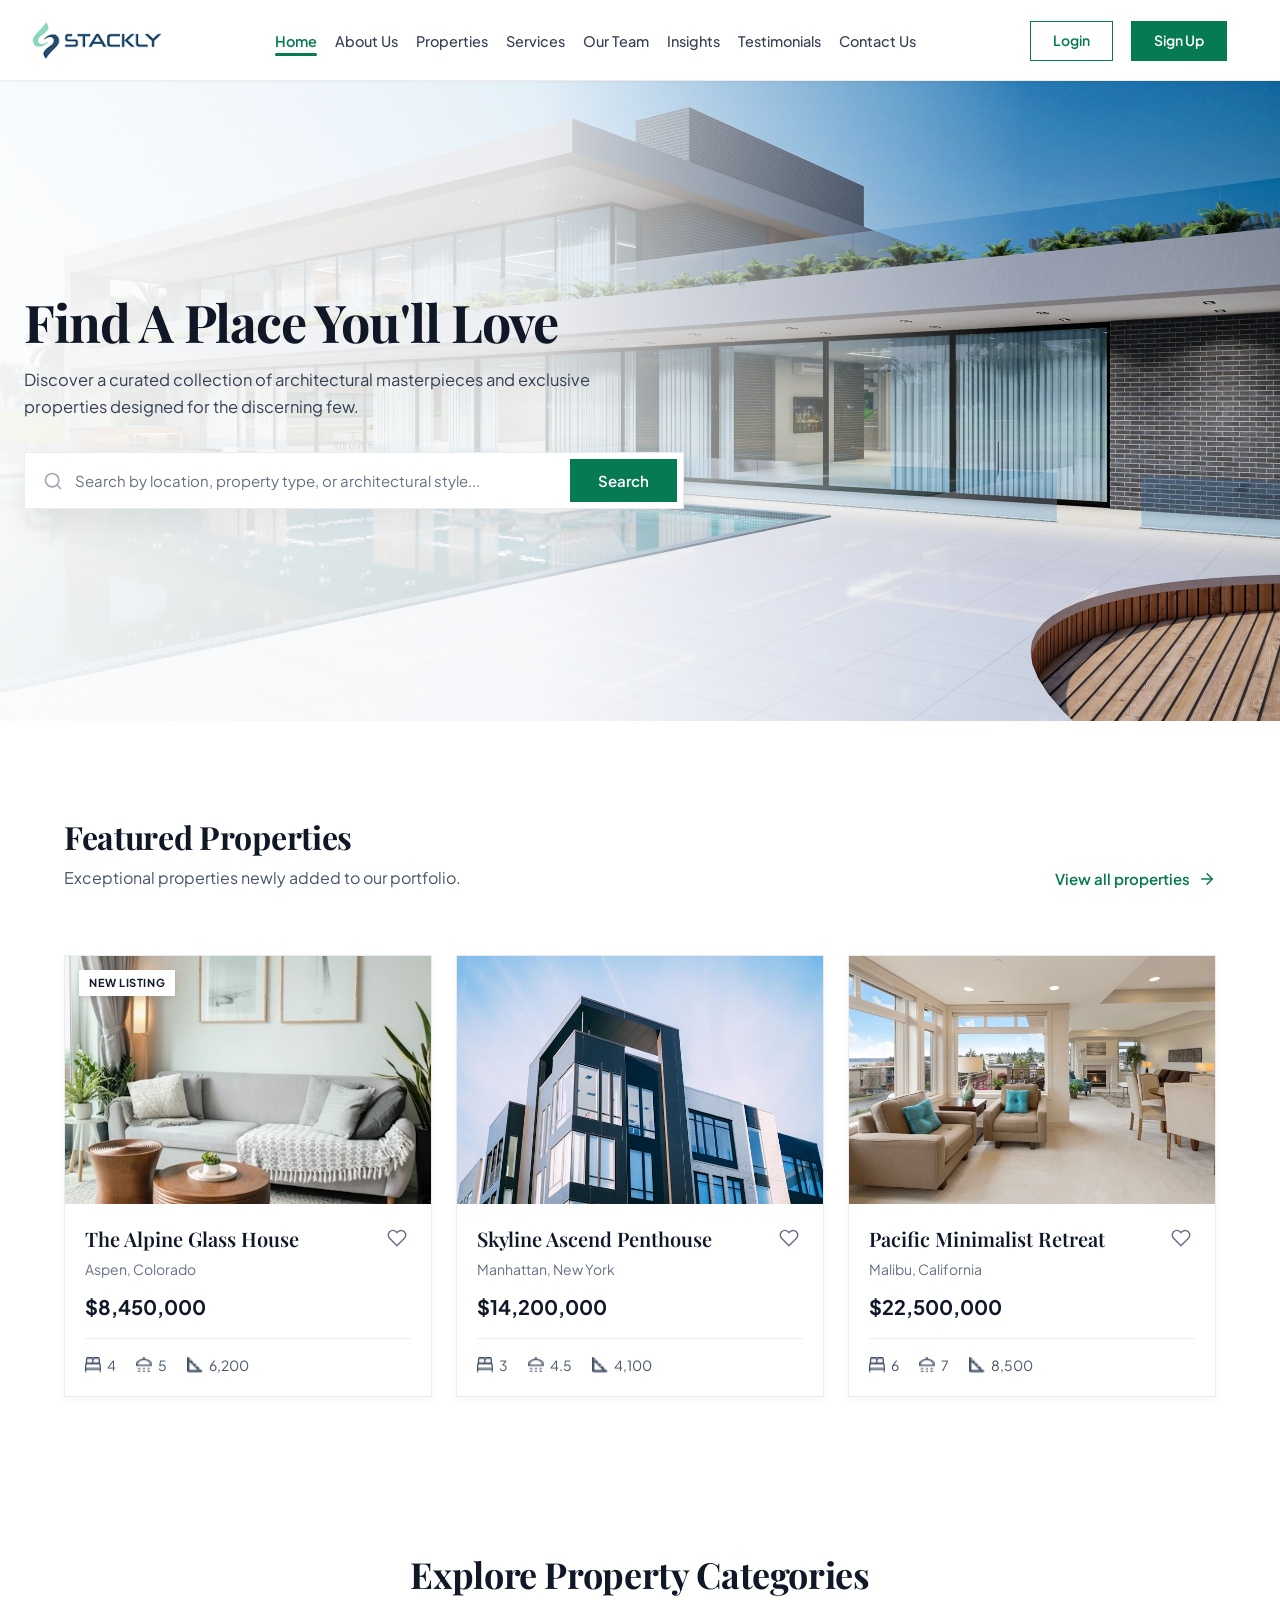
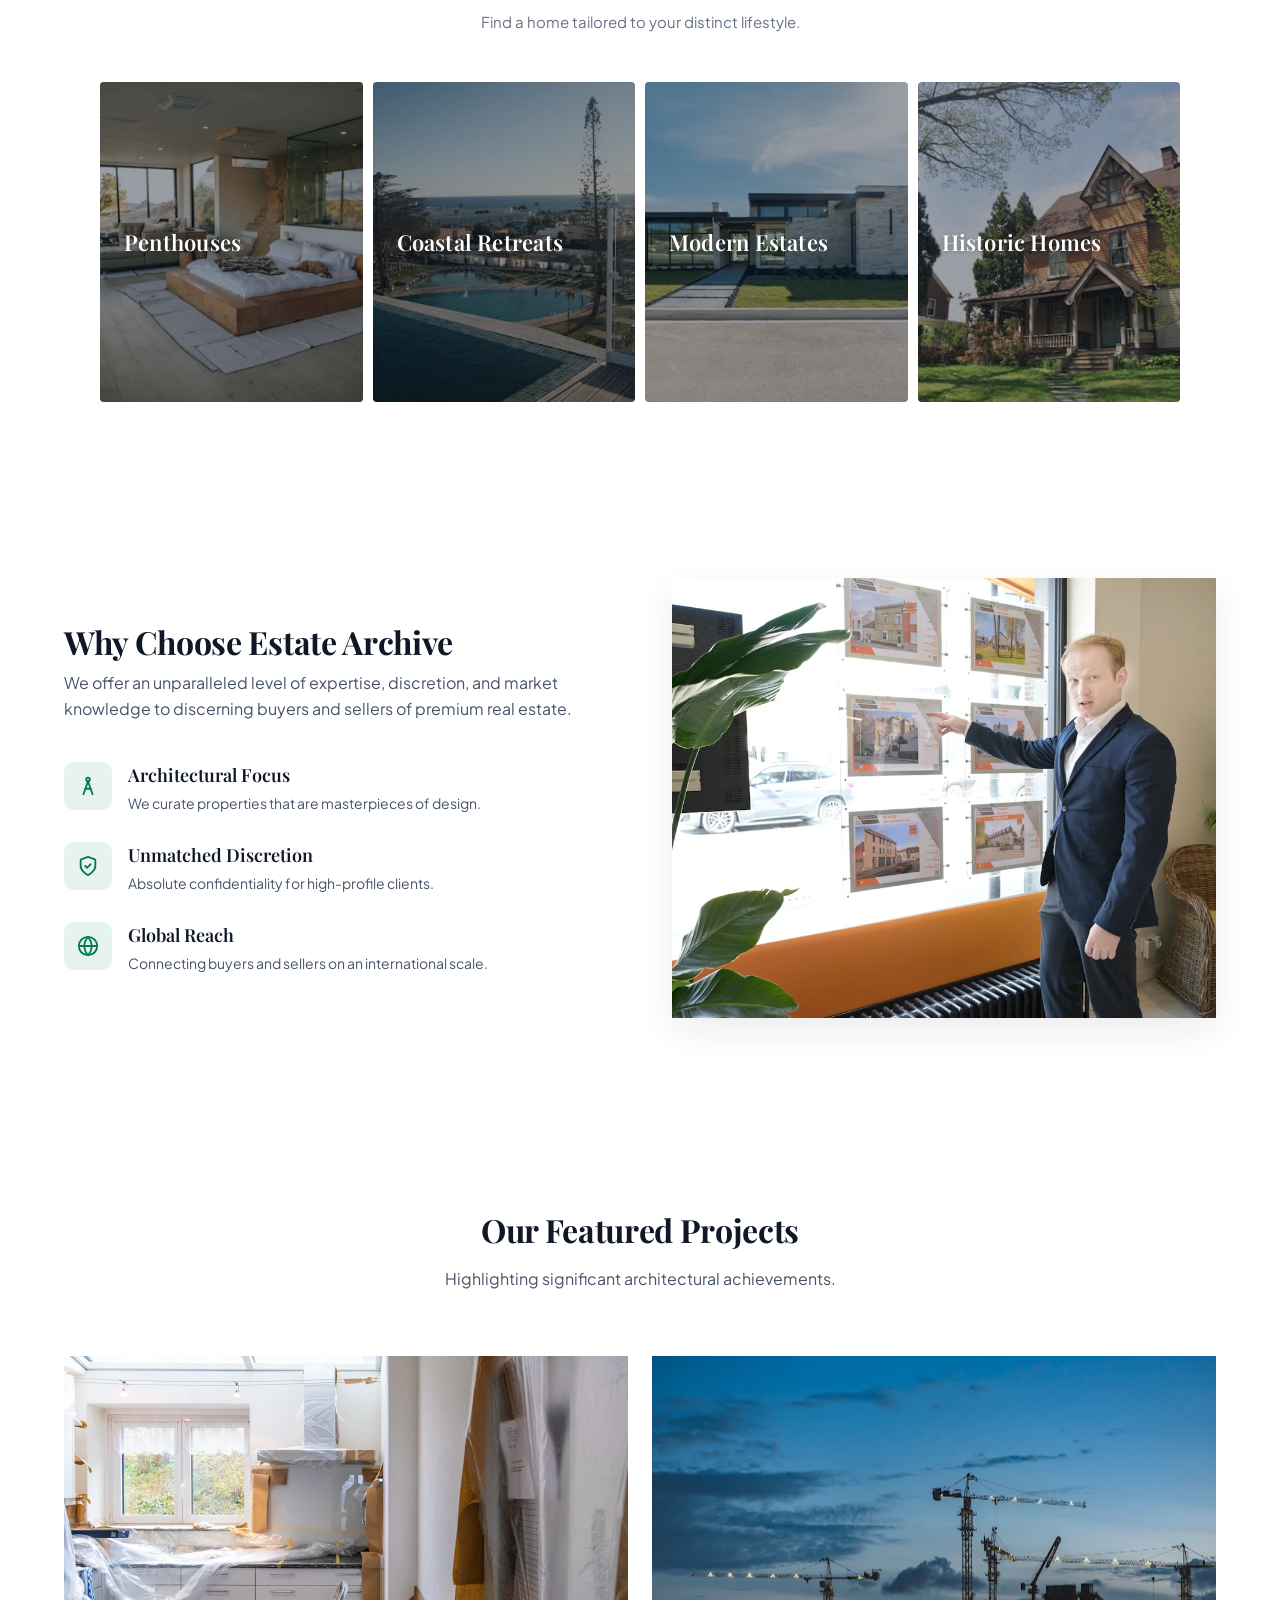
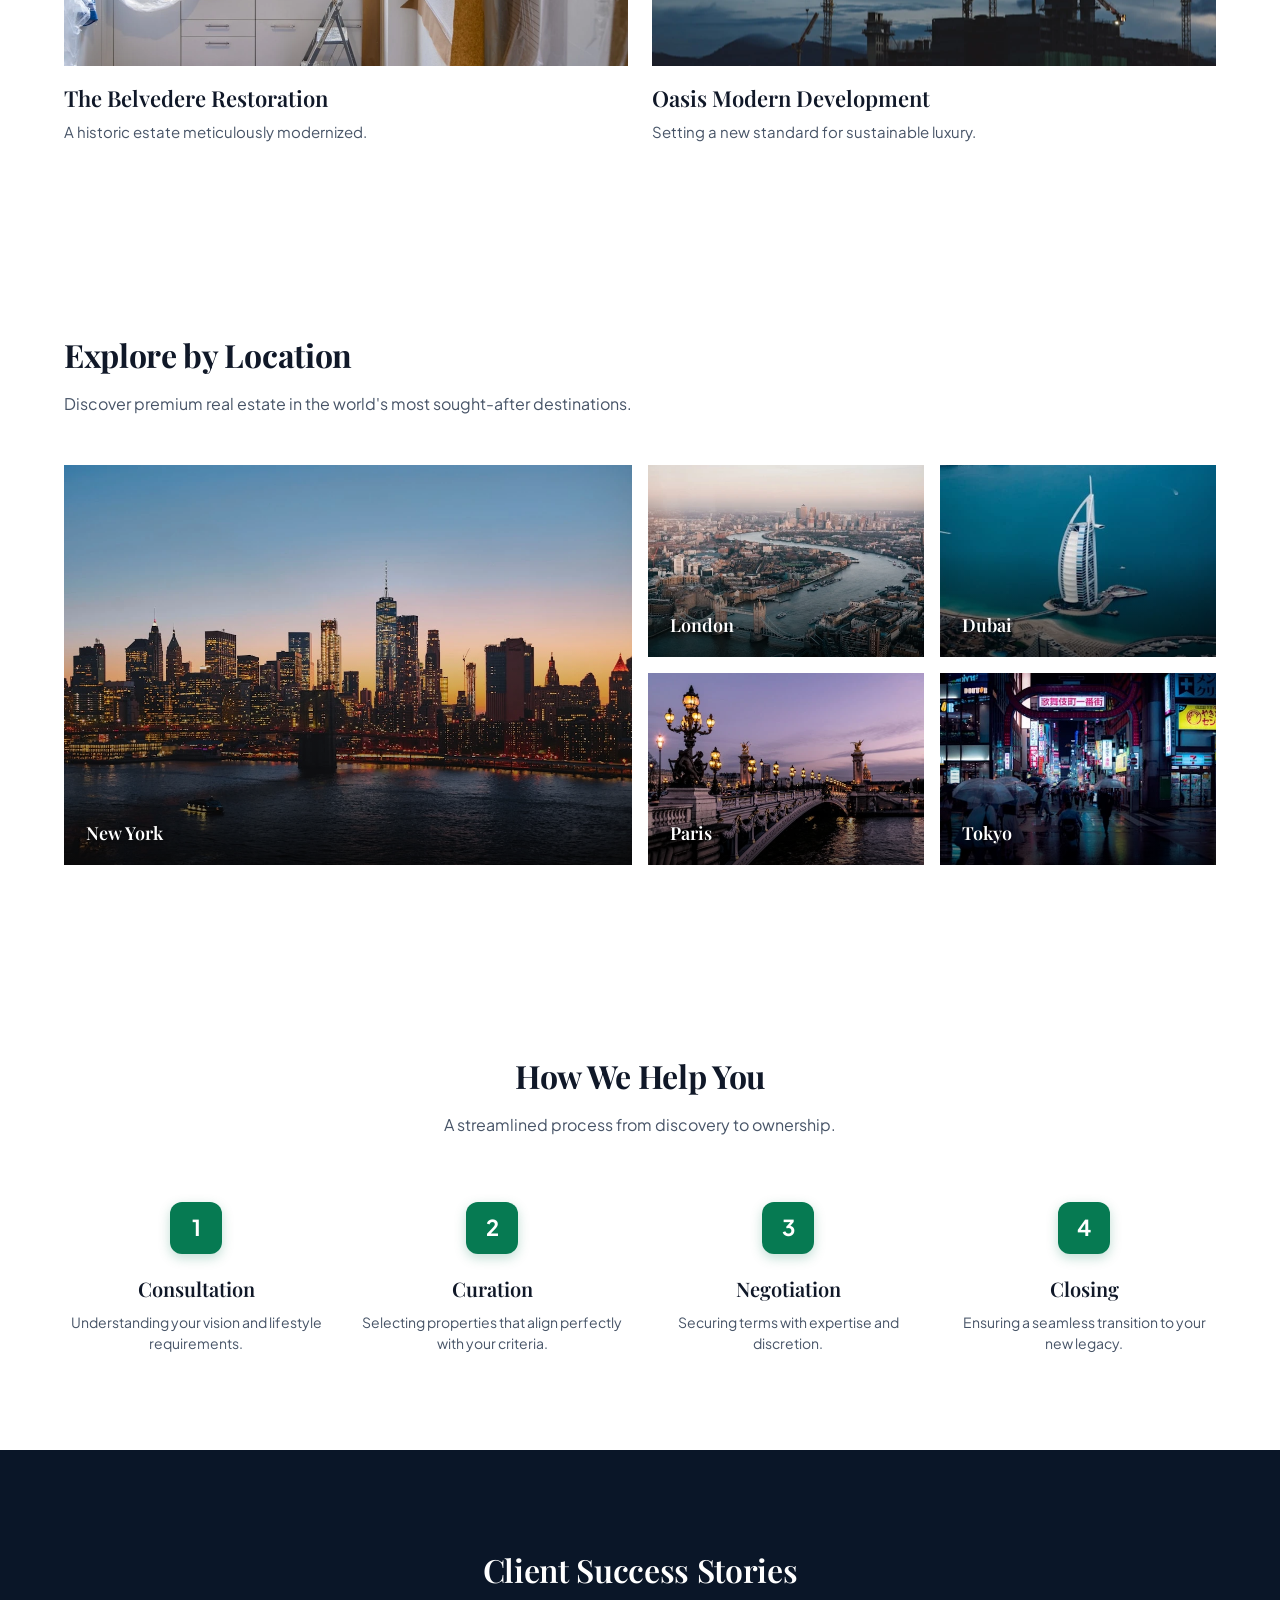
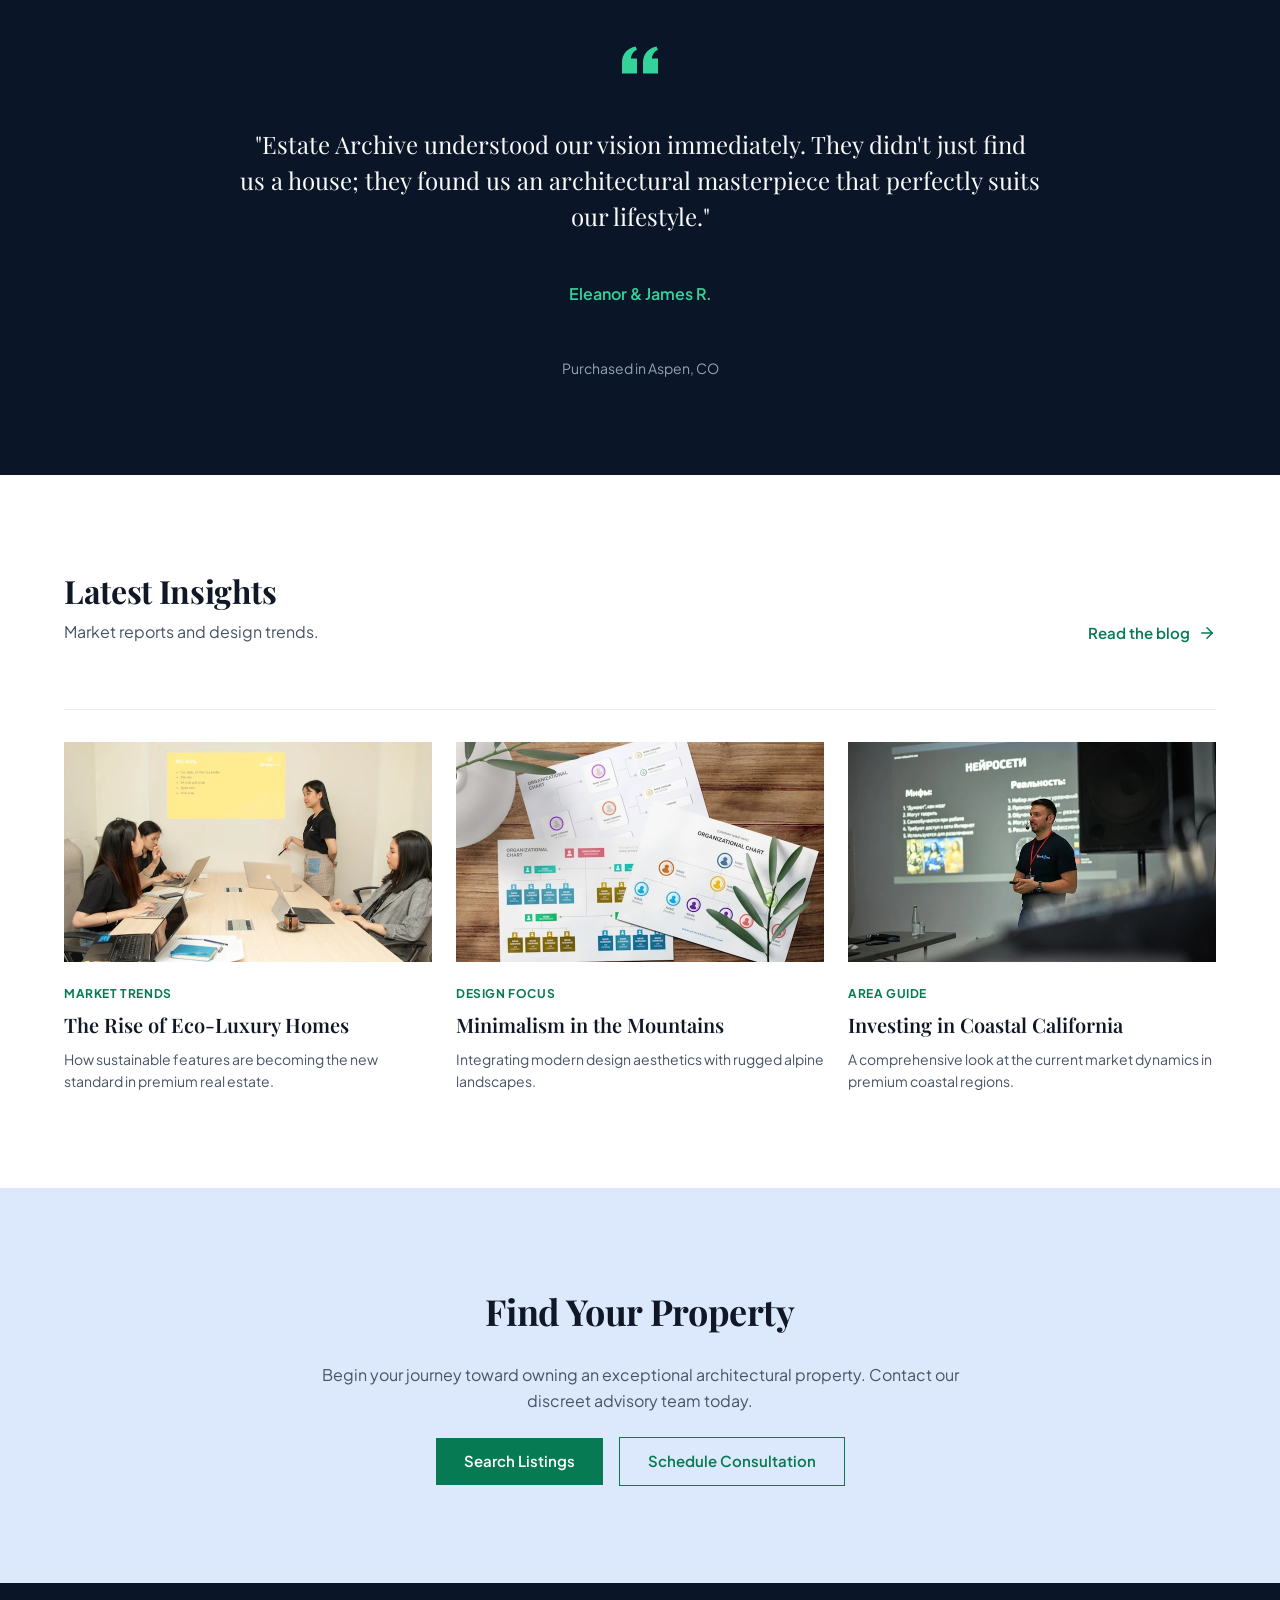
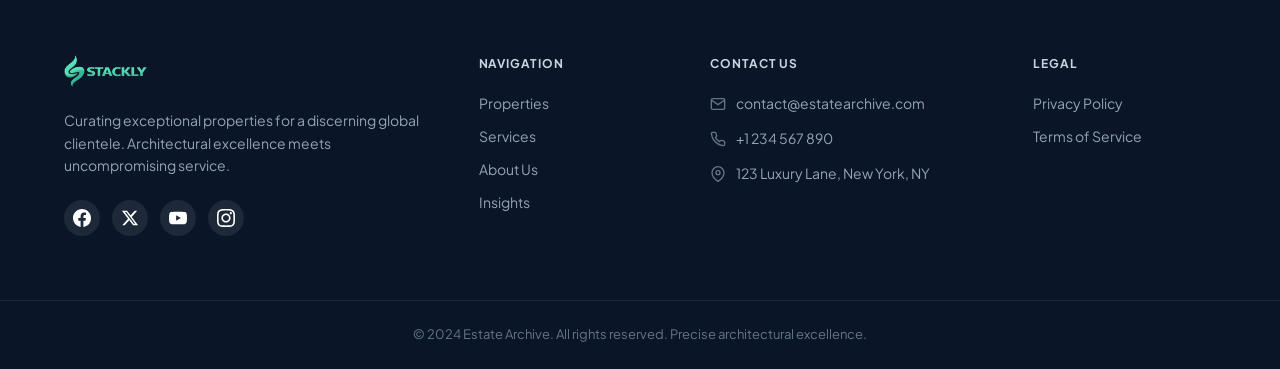
==== commit de9119a4: "Your second update message1" ====
--- a/index.html
+++ b/index.html
@@ -429,7 +429,9 @@
     <section class="testimonial-section">
       <div class="testimonial-container">
         <h2 class="testimonial-heading">Client Success Stories</h2>
-        <div class="quote-icon">99</div>
+        <div class="quote-icon">
+          <svg width="36" height="36" viewBox="0 0 24 24" fill="var(--color-mint, #34D399)"><path d="M14.017 21v-7.391c0-5.704 3.731-9.57 8.983-10.609l.995 2.151c-2.432.917-3.995 3.638-3.995 5.849h4v10h-9.983zm-14.017 0v-7.391c0-5.704 3.748-9.57 9-10.609l.996 2.151c-2.433.917-3.996 3.638-3.996 5.849h3.983v10h-9.983z"/></svg>
+        </div>
         <blockquote class="quote-text">
           "Estate Archive understood our vision immediately. They didn't just find us a house; they found us an architectural masterpiece that perfectly suits our lifestyle."
         </blockquote>
@@ -523,7 +525,7 @@
       <div class="footer-grid">
         <!-- Brand Column -->
         <div class="footer-brand-col">
-          <a href="#" class="footer-logo-link">
+          <a href="index.html" class="footer-logo-link">
             <img src="Home.img/logo_stackly_teal.webp" alt="STACKLY Logo" class="footer-logo">
           </a>
           <p class="footer-brand-desc">
@@ -549,10 +551,10 @@
         <div class="footer-nav-col">
           <h4 class="footer-heading">Navigation</h4>
           <ul class="footer-link-list">
-            <li><a href="#">Properties</a></li>
-            <li><a href="#">Services</a></li>
-            <li><a href="#">About</a></li>
-            <li><a href="#">Blog</a></li>
+            <li><a href="properties.html">Properties</a></li>
+            <li><a href="services.html">Services</a></li>
+            <li><a href="about.html">About Us</a></li>
+            <li><a href="insights.html">Insights</a></li>
           </ul>
         </div>
 
@@ -579,8 +581,8 @@
         <div class="footer-legal-col">
           <h4 class="footer-heading">Legal</h4>
           <ul class="footer-link-list">
-            <li><a href="#">Privacy Policy</a></li>
-            <li><a href="#">Terms of Service</a></li>
+            <li><a href="404.html">Privacy Policy</a></li>
+            <li><a href="404.html">Terms of Service</a></li>
           </ul>
         </div>
       </div>
--- a/style.css
+++ b/style.css
@@ -294,6 +294,7 @@
   border-bottom: 1px solid var(--color-border);
   box-shadow: 0 1px 3px rgba(16, 24, 40, 0.04);
   height: 81px;
+  opacity: 1;
 }
 
 .header-container {
@@ -314,8 +315,9 @@
 
 .site-logo {
   width: 130px;
-  height: 37.63px;
+  height: 37.6315803527832px;
   object-fit: contain;
+  opacity: 1;
 }
 
 .nav-list {
@@ -323,6 +325,10 @@
   align-items: center;
   gap: 18px;
   height: 24px;
+  width: 705.739990234375px;
+  max-width: 705.74px;
+  justify-content: center;
+  opacity: 1;
 }
 
 .nav-link {
@@ -332,6 +338,7 @@
   padding: 2px 0;
   position: relative;
   transition: var(--transition);
+  white-space: nowrap;
 }
 
 .nav-link:hover {
@@ -358,7 +365,10 @@
   display: flex;
   align-items: center;
   gap: 18px;
+  width: 218px;
   height: 40px;
+  flex-shrink: 0;
+  opacity: 1;
 }
 
 .header-actions .btn {
@@ -1680,7 +1690,7 @@
 }
 
 .featured-insight-card:hover .featured-insight-img {
-  transform: scale(1.03);
+  transform: none !important;
 }
 
 .featured-insight-overlay {
@@ -4543,9 +4553,9 @@
 }
 
 .quote-icon {
-  font-family: var(--font-serif);
-  font-size: 36px;
-  font-weight: 700;
+  display: flex;
+  align-items: center;
+  justify-content: center;
   color: var(--color-mint);
   line-height: 1;
   margin-bottom: 0;
@@ -4629,7 +4639,7 @@
 }
 
 .home-insight-card:hover .home-insight-img {
-  transform: scale(1.04);
+  transform: none !important;
 }
 
 .home-insight-content {
@@ -5348,10 +5358,15 @@
 .leader-card:hover,
 .trend-card:hover,
 .service-card:hover,
-.expert-card:hover,
-.home-insight-card:hover {
+.expert-card:hover {
   transform: translateY(-6px) scale(1.01) !important;
   box-shadow: 0 16px 36px -8px rgba(15, 23, 42, 0.12) !important;
+}
+
+.home-insight-card:hover,
+.featured-insight-card:hover {
+  transform: none !important;
+  box-shadow: none !important;
 }
 
 /* Hero section should be immediately visible */
@@ -5458,8 +5473,9 @@
 }
 
 .loader-brand-logo {
-  height: 28px;
+  height: 48px;
   width: auto;
+  object-fit: contain;
 }
 
 .loader-text {
@@ -5470,13 +5486,6 @@
 }
 
 /* Navbar User Session Badge & Persistent State */
-body.user-logged-in .header-actions > a[href*="login.html"],
-body.user-logged-in .header-actions > a[href*="signup.html"],
-body.user-logged-in .nav-auth-buttons > a[href*="login.html"],
-body.user-logged-in .nav-auth-buttons > a[href*="signup.html"] {
-  display: none !important;
-}
-
 .user-navbar-session {
   display: flex;
   align-items: center;
@@ -6561,9 +6570,9 @@
 }
 
 /* ==========================================================================
-   MOBILE HAMBURGER MENU & ACTIVE LINK HIGHLIGHT (<= 992px)
-   ========================================================================== */
-@media (max-width: 992px) {
+   MOBILE FULL-COVER SCREEN OVERLAY MENU
+   ========================================================================== */
+@media (max-width: 768px) {
   /* FIXED TALLER MAIN SITE HEADER ON MOBILE */
   body {
     padding-top: 76px !important;
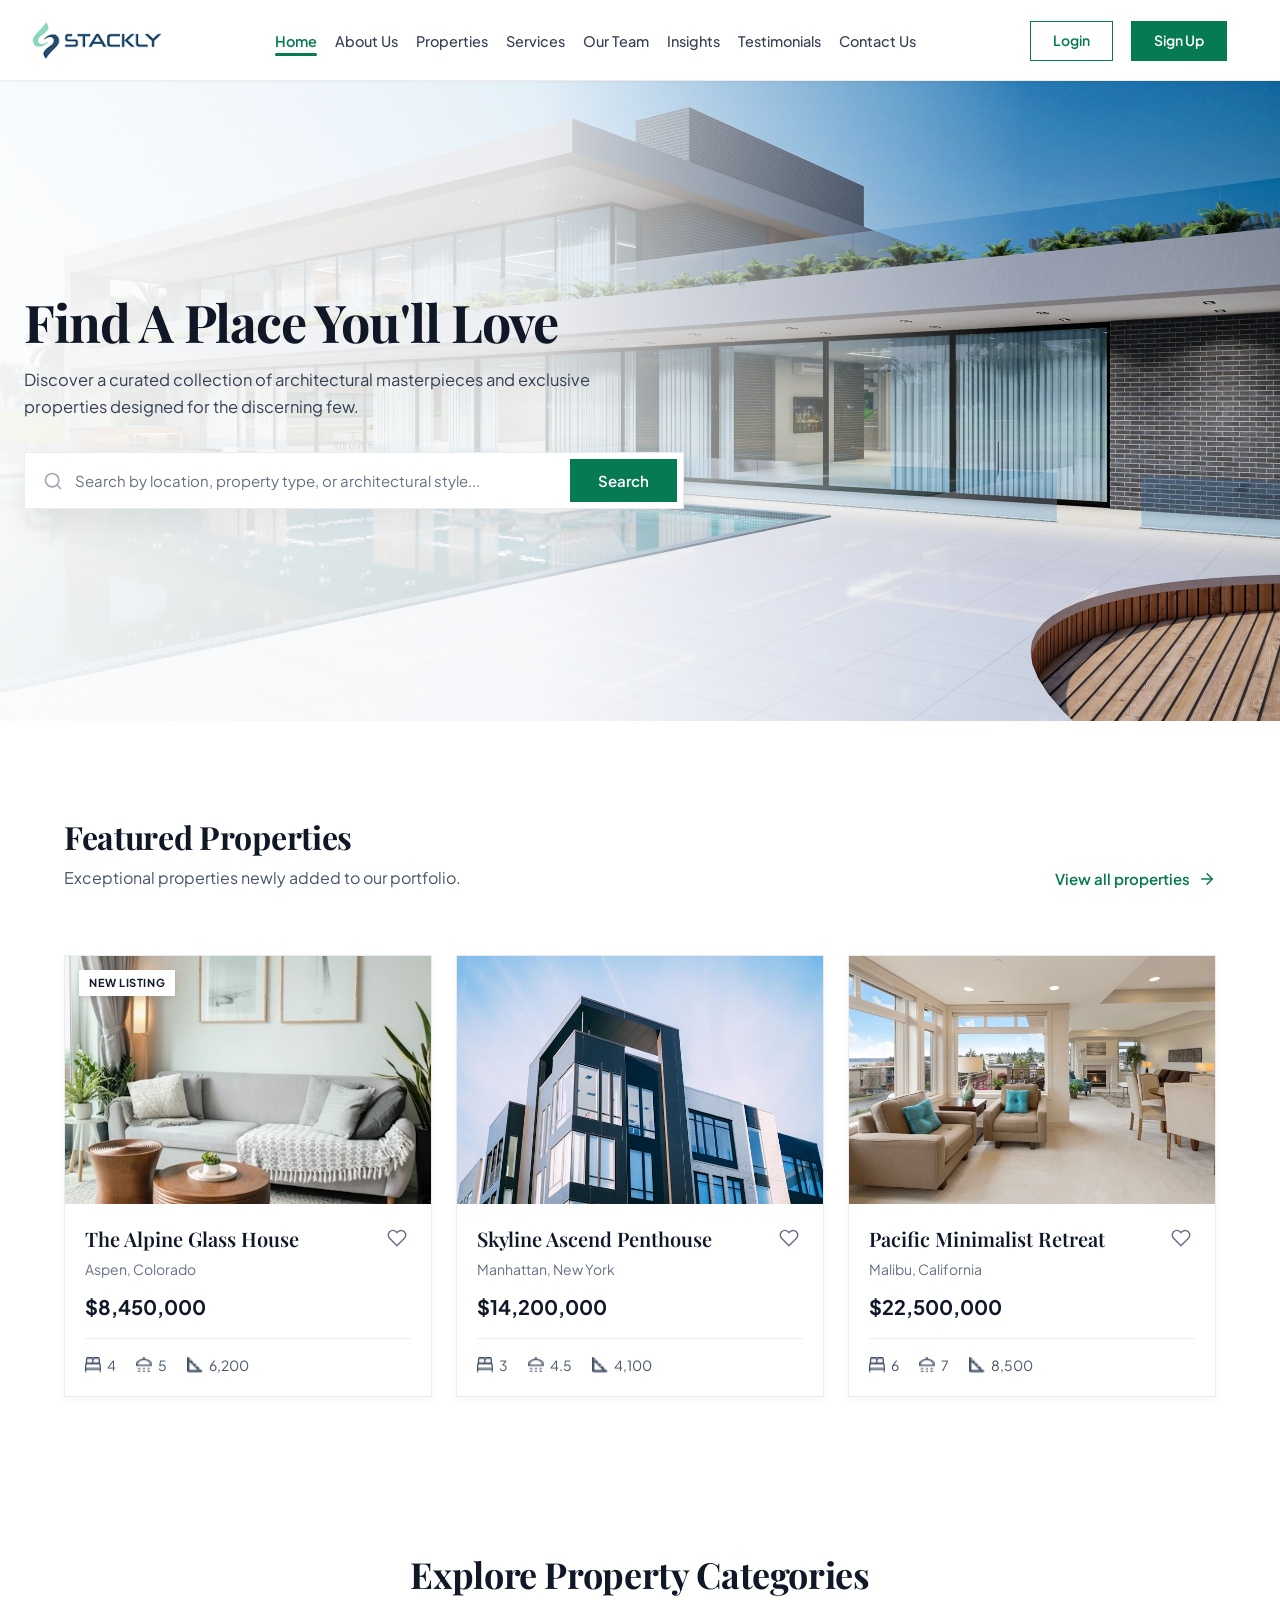
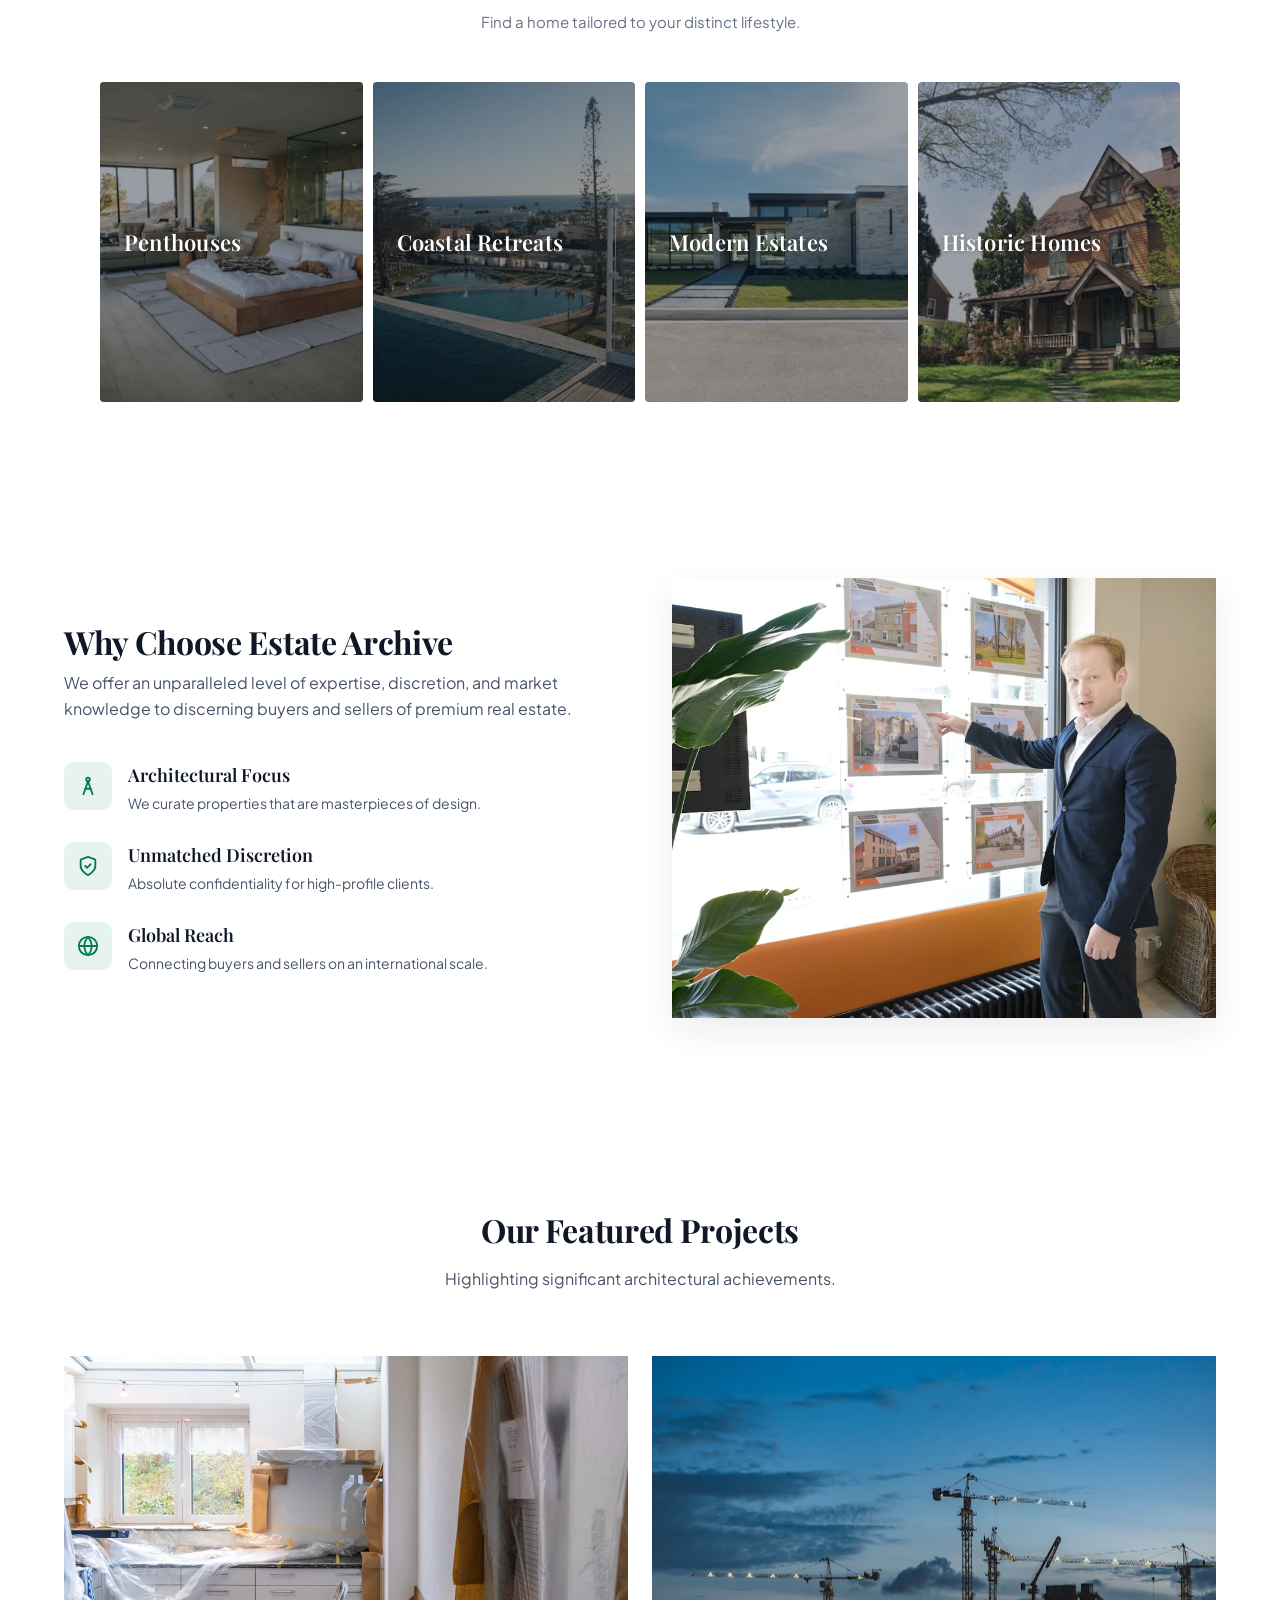
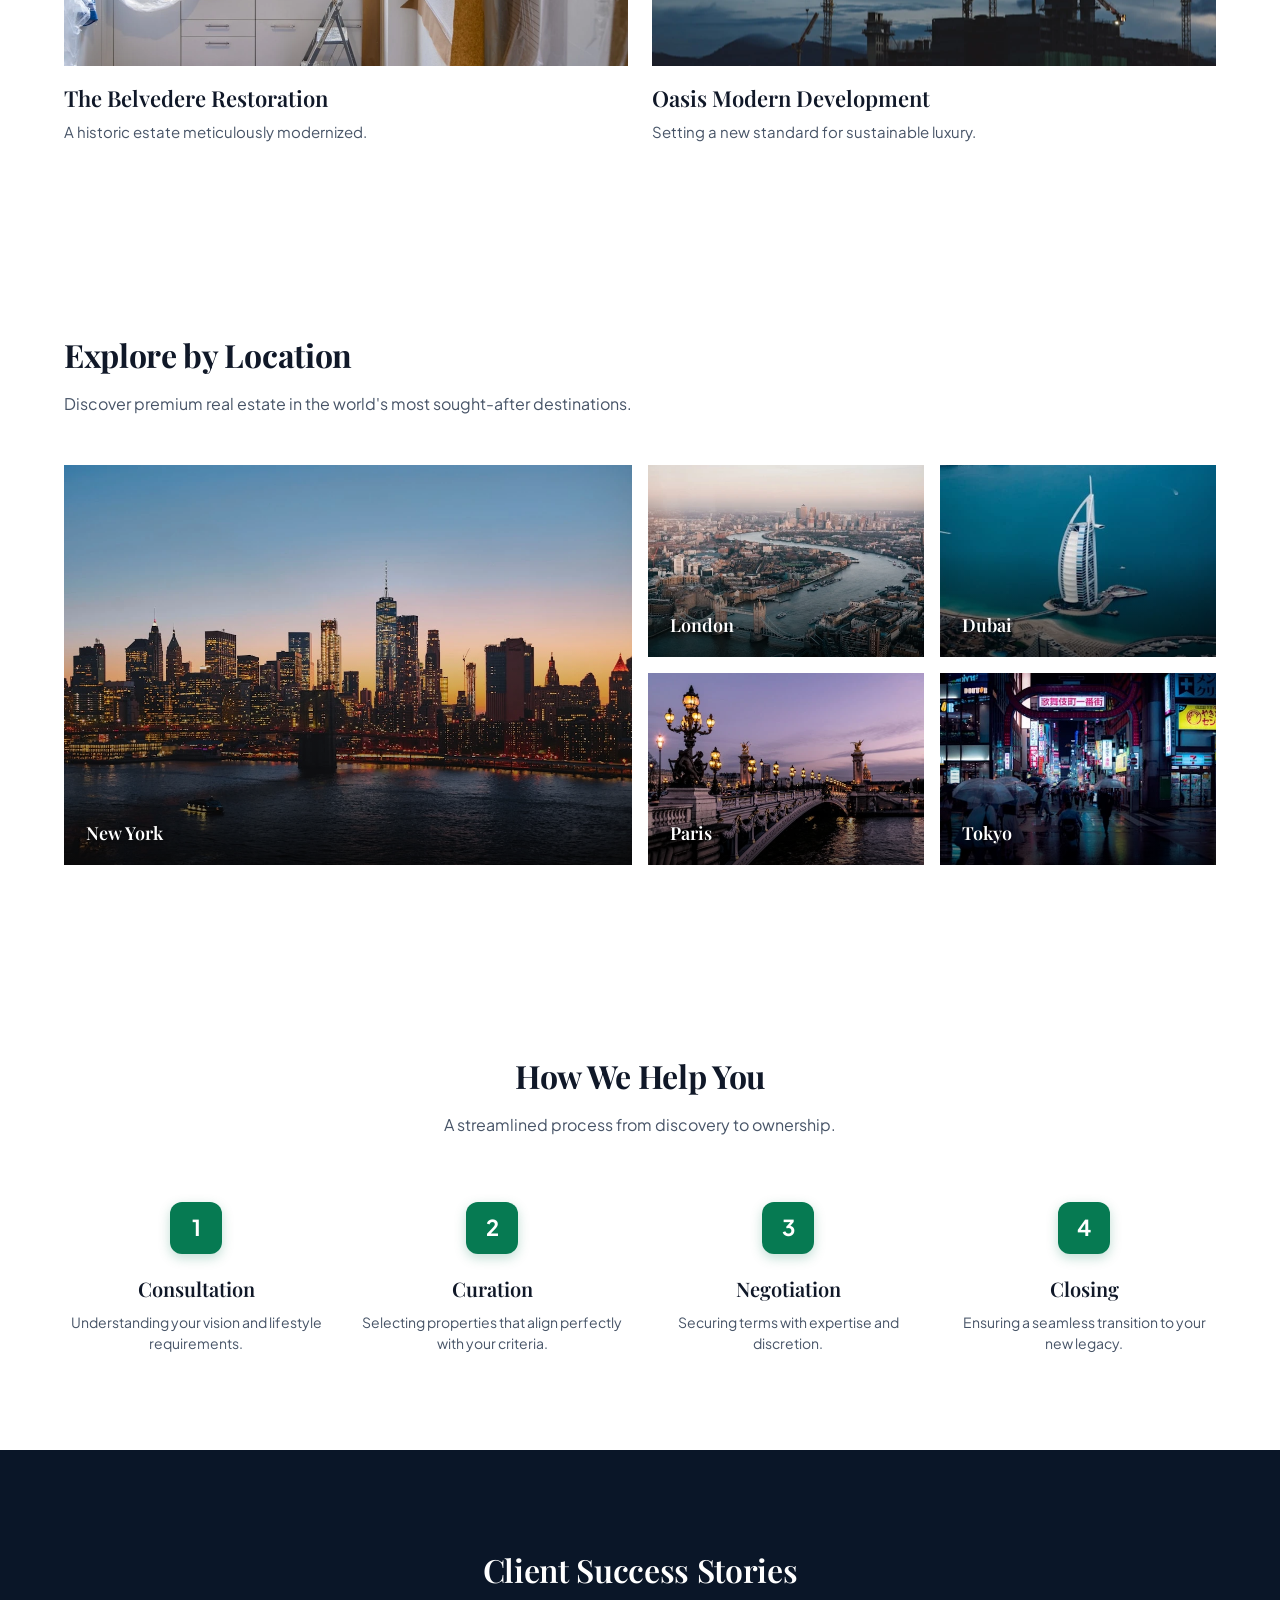
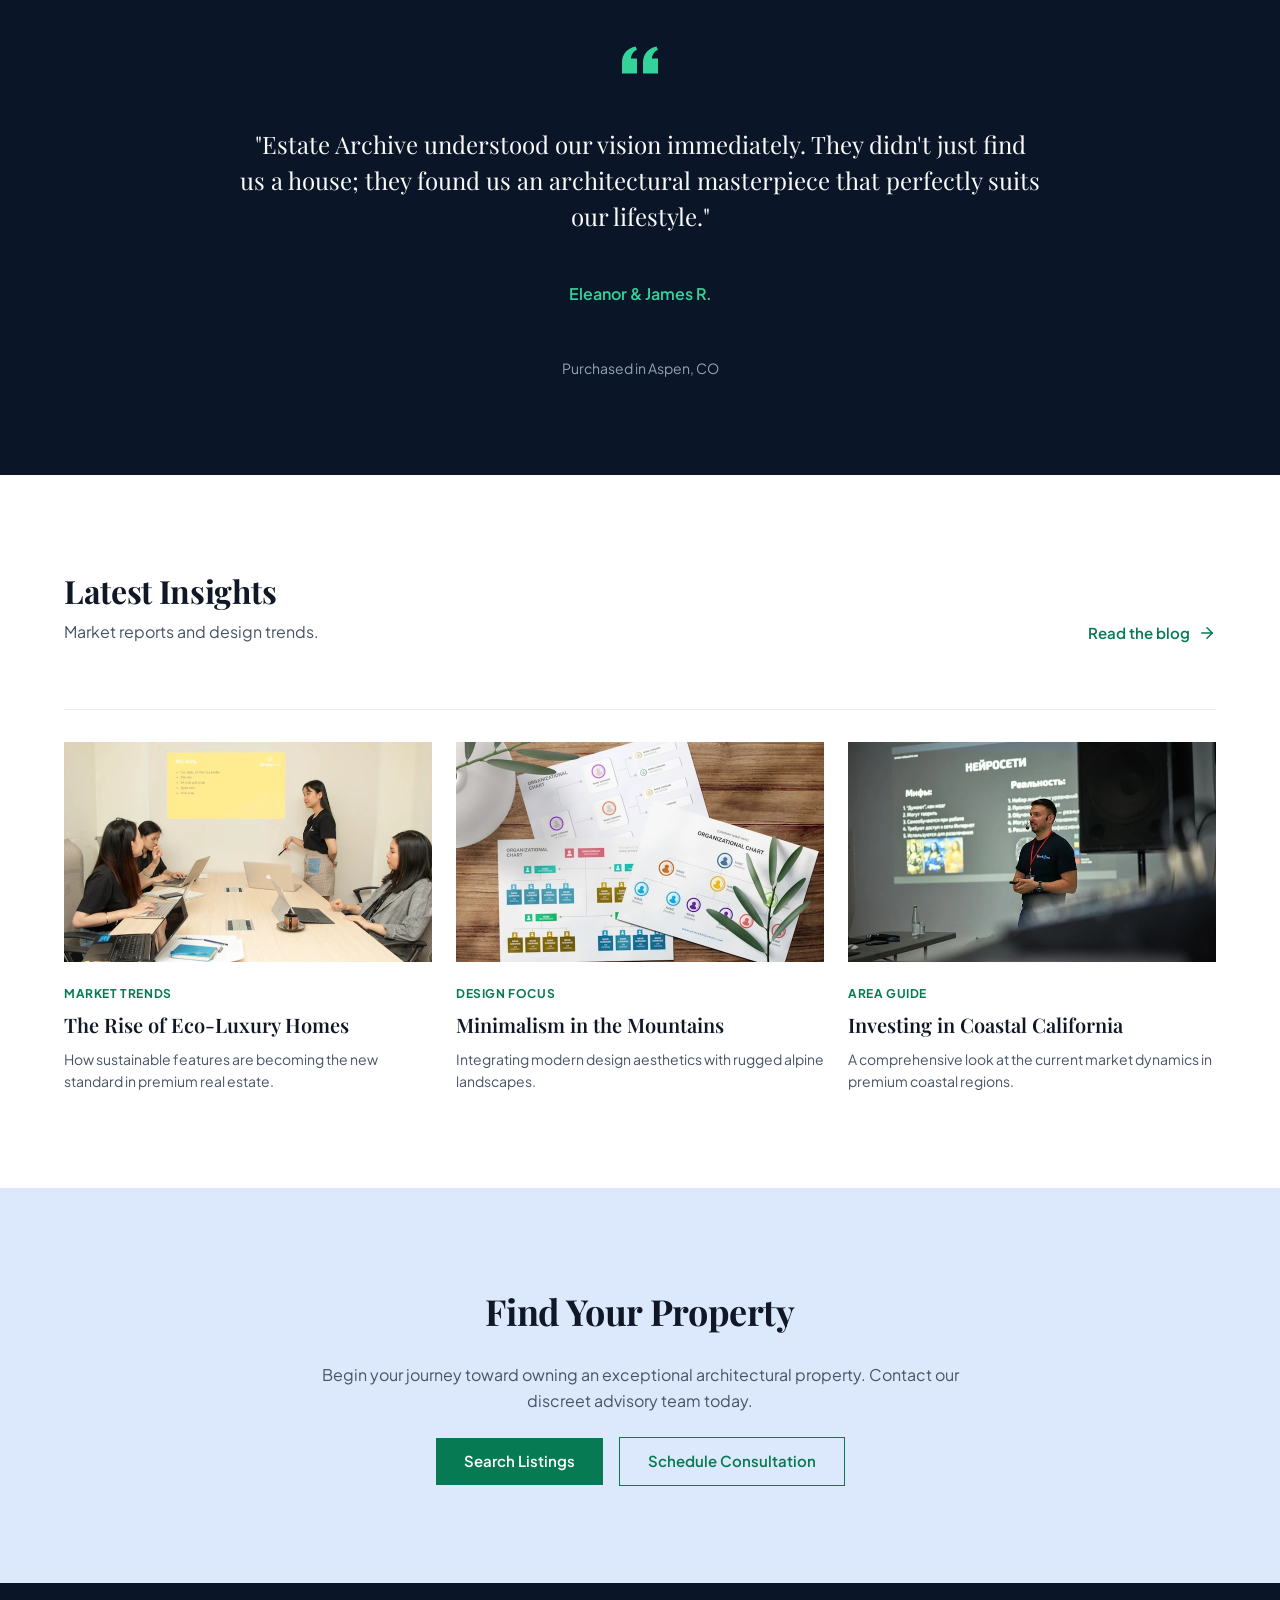
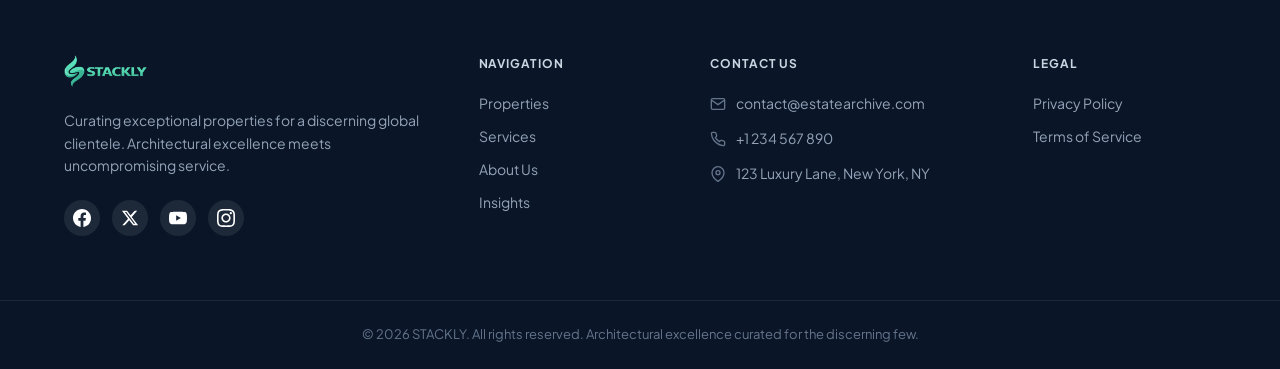
==== commit 036777d6: "Your second update message1" ====
--- a/index.html
+++ b/index.html
@@ -589,7 +589,7 @@
     </div>
 
     <div class="footer-bottom-bar">
-      <p>&copy; 2024 Estate Archive. All rights reserved. Precise architectural excellence.</p>
+      <p>&copy; 2026 STACKLY. All rights reserved. Architectural excellence curated for the discerning few.</p>
     </div>
   </footer>
 
